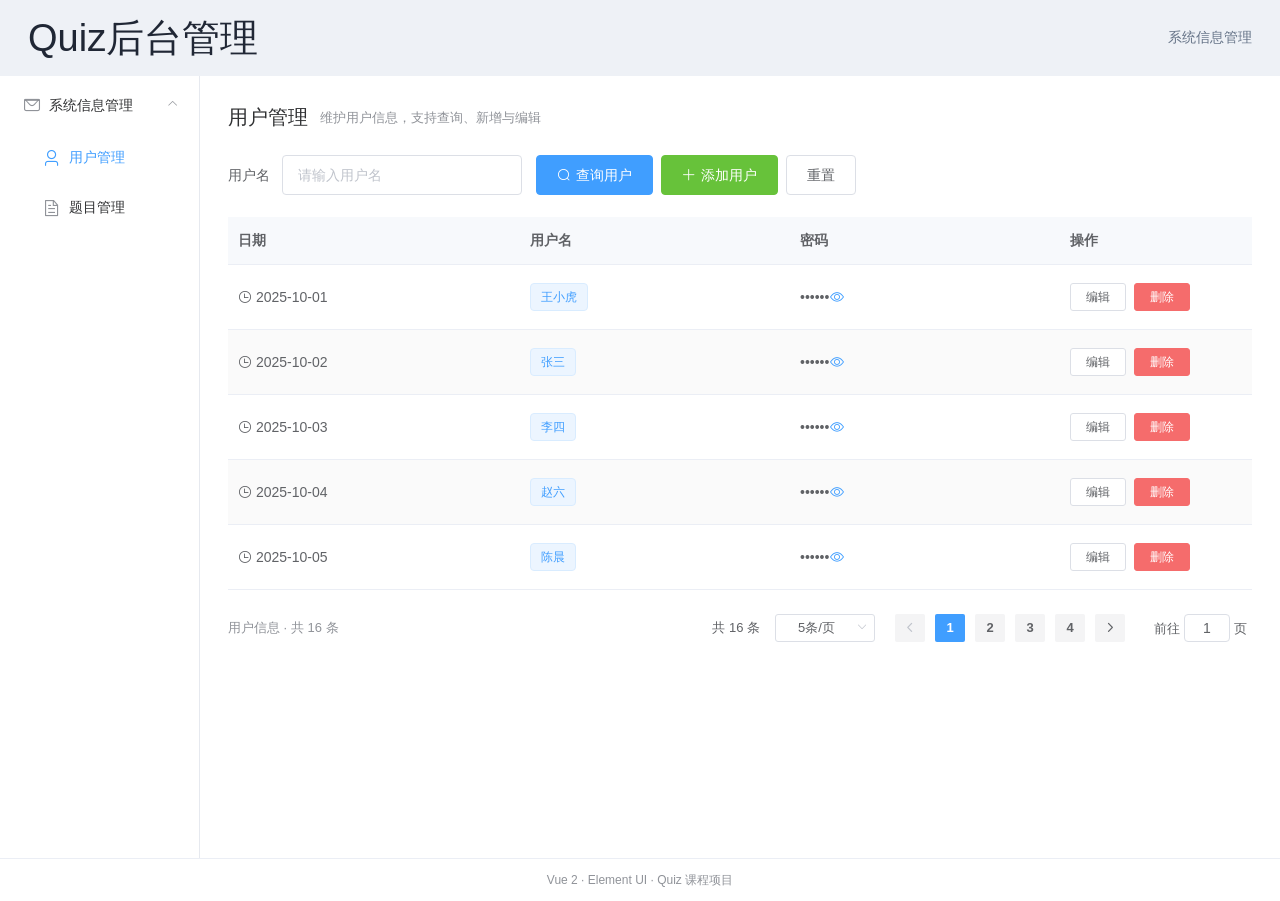
==== index.html @ 5f08a923 "Publish Quiz admin production build" ====
<!doctype html><html lang="zh-CN"><head><meta charset="utf-8"><meta name="viewport" content="width=device-width,initial-scale=1"><meta name="description" content="基于 Vue 2 与 Element UI 的 Quiz 后台管理课程项目"><title>Quiz后台管理</title><script defer="defer" src="js/chunk-vendors.cfb344a6.js"></script><script defer="defer" src="js/app.e6ddc2fd.js"></script><link href="css/chunk-vendors.77489a8d.css" rel="stylesheet"><link href="css/app.d2b51907.css" rel="stylesheet"></head><body><noscript>请开启 JavaScript 后使用 Quiz 后台管理。</noscript><div id="app"></div></body></html>
---- css/chunk-vendors.77489a8d.css ----
@font-face{font-family:element-icons;src:url(../fonts/element-icons.ff18efd1.woff) format("woff"),url(../fonts/element-icons.f1a45d74.ttf) format("truetype");font-weight:400;font-display:"auto";font-style:normal}[class*=" el-icon-"],[class^=el-icon-]{font-family:element-icons!important;speak:none;font-style:normal;font-weight:400;font-variant:normal;text-transform:none;line-height:1;vertical-align:baseline;display:inline-block;-webkit-font-smoothing:antialiased;-moz-osx-font-smoothing:grayscale}.el-icon-ice-cream-round:before{content:"\e6a0"}.el-icon-ice-cream-square:before{content:"\e6a3"}.el-icon-lollipop:before{content:"\e6a4"}.el-icon-potato-strips:before{content:"\e6a5"}.el-icon-milk-tea:before{content:"\e6a6"}.el-icon-ice-drink:before{content:"\e6a7"}.el-icon-ice-tea:before{content:"\e6a9"}.el-icon-coffee:before{content:"\e6aa"}.el-icon-orange:before{content:"\e6ab"}.el-icon-pear:before{content:"\e6ac"}.el-icon-apple:before{content:"\e6ad"}.el-icon-cherry:before{content:"\e6ae"}.el-icon-watermelon:before{content:"\e6af"}.el-icon-grape:before{content:"\e6b0"}.el-icon-refrigerator:before{content:"\e6b1"}.el-icon-goblet-square-full:before{content:"\e6b2"}.el-icon-goblet-square:before{content:"\e6b3"}.el-icon-goblet-full:before{content:"\e6b4"}.el-icon-goblet:before{content:"\e6b5"}.el-icon-cold-drink:before{content:"\e6b6"}.el-icon-coffee-cup:before{content:"\e6b8"}.el-icon-water-cup:before{content:"\e6b9"}.el-icon-hot-water:before{content:"\e6ba"}.el-icon-ice-cream:before{content:"\e6bb"}.el-icon-dessert:before{content:"\e6bc"}.el-icon-sugar:before{content:"\e6bd"}.el-icon-tableware:before{content:"\e6be"}.el-icon-burger:before{content:"\e6bf"}.el-icon-knife-fork:before{content:"\e6c1"}.el-icon-fork-spoon:before{content:"\e6c2"}.el-icon-chicken:before{content:"\e6c3"}.el-icon-food:before{content:"\e6c4"}.el-icon-dish-1:before{content:"\e6c5"}.el-icon-dish:before{content:"\e6c6"}.el-icon-moon-night:before{content:"\e6ee"}.el-icon-moon:before{content:"\e6f0"}.el-icon-cloudy-and-sunny:before{content:"\e6f1"}.el-icon-partly-cloudy:before{content:"\e6f2"}.el-icon-cloudy:before{content:"\e6f3"}.el-icon-sunny:before{content:"\e6f6"}.el-icon-sunset:before{content:"\e6f7"}.el-icon-sunrise-1:before{content:"\e6f8"}.el-icon-sunrise:before{content:"\e6f9"}.el-icon-heavy-rain:before{content:"\e6fa"}.el-icon-lightning:before{content:"\e6fb"}.el-icon-light-rain:before{content:"\e6fc"}.el-icon-wind-power:before{content:"\e6fd"}.el-icon-baseball:before{content:"\e712"}.el-icon-soccer:before{content:"\e713"}.el-icon-football:before{content:"\e715"}.el-icon-basketball:before{content:"\e716"}.el-icon-ship:before{content:"\e73f"}.el-icon-truck:before{content:"\e740"}.el-icon-bicycle:before{content:"\e741"}.el-icon-mobile-phone:before{content:"\e6d3"}.el-icon-service:before{content:"\e6d4"}.el-icon-key:before{content:"\e6e2"}.el-icon-unlock:before{content:"\e6e4"}.el-icon-lock:before{content:"\e6e5"}.el-icon-watch:before{content:"\e6fe"}.el-icon-watch-1:before{content:"\e6ff"}.el-icon-timer:before{content:"\e702"}.el-icon-alarm-clock:before{content:"\e703"}.el-icon-map-location:before{content:"\e704"}.el-icon-delete-location:before{content:"\e705"}.el-icon-add-location:before{content:"\e706"}.el-icon-location-information:before{content:"\e707"}.el-icon-location-outline:before{content:"\e708"}.el-icon-location:before{content:"\e79e"}.el-icon-place:before{content:"\e709"}.el-icon-discover:before{content:"\e70a"}.el-icon-first-aid-kit:before{content:"\e70b"}.el-icon-trophy-1:before{content:"\e70c"}.el-icon-trophy:before{content:"\e70d"}.el-icon-medal:before{content:"\e70e"}.el-icon-medal-1:before{content:"\e70f"}.el-icon-stopwatch:before{content:"\e710"}.el-icon-mic:before{content:"\e711"}.el-icon-copy-document:before{content:"\e718"}.el-icon-full-screen:before{content:"\e719"}.el-icon-switch-button:before{content:"\e71b"}.el-icon-aim:before{content:"\e71c"}.el-icon-crop:before{content:"\e71d"}.el-icon-odometer:before{content:"\e71e"}.el-icon-time:before{content:"\e71f"}.el-icon-bangzhu:before{content:"\e724"}.el-icon-close-notification:before{content:"\e726"}.el-icon-microphone:before{content:"\e727"}.el-icon-turn-off-microphone:before{content:"\e728"}.el-icon-position:before{content:"\e729"}.el-icon-postcard:before{content:"\e72a"}.el-icon-message:before{content:"\e72b"}.el-icon-chat-line-square:before{content:"\e72d"}.el-icon-chat-dot-square:before{content:"\e72e"}.el-icon-chat-dot-round:before{content:"\e72f"}.el-icon-chat-square:before{content:"\e730"}.el-icon-chat-line-round:before{content:"\e731"}.el-icon-chat-round:before{content:"\e732"}.el-icon-set-up:before{content:"\e733"}.el-icon-turn-off:before{content:"\e734"}.el-icon-open:before{content:"\e735"}.el-icon-connection:before{content:"\e736"}.el-icon-link:before{content:"\e737"}.el-icon-cpu:before{content:"\e738"}.el-icon-thumb:before{content:"\e739"}.el-icon-female:before{content:"\e73a"}.el-icon-male:before{content:"\e73b"}.el-icon-guide:before{content:"\e73c"}.el-icon-news:before{content:"\e73e"}.el-icon-price-tag:before{content:"\e744"}.el-icon-discount:before{content:"\e745"}.el-icon-wallet:before{content:"\e747"}.el-icon-coin:before{content:"\e748"}.el-icon-money:before{content:"\e749"}.el-icon-bank-card:before{content:"\e74a"}.el-icon-box:before{content:"\e74b"}.el-icon-present:before{content:"\e74c"}.el-icon-sell:before{content:"\e6d5"}.el-icon-sold-out:before{content:"\e6d6"}.el-icon-shopping-bag-2:before{content:"\e74d"}.el-icon-shopping-bag-1:before{content:"\e74e"}.el-icon-shopping-cart-2:before{content:"\e74f"}.el-icon-shopping-cart-1:before{content:"\e750"}.el-icon-shopping-cart-full:before{content:"\e751"}.el-icon-smoking:before{content:"\e752"}.el-icon-no-smoking:before{content:"\e753"}.el-icon-house:before{content:"\e754"}.el-icon-table-lamp:before{content:"\e755"}.el-icon-school:before{content:"\e756"}.el-icon-office-building:before{content:"\e757"}.el-icon-toilet-paper:before{content:"\e758"}.el-icon-notebook-2:before{content:"\e759"}.el-icon-notebook-1:before{content:"\e75a"}.el-icon-files:before{content:"\e75b"}.el-icon-collection:before{content:"\e75c"}.el-icon-receiving:before{content:"\e75d"}.el-icon-suitcase-1:before{content:"\e760"}.el-icon-suitcase:before{content:"\e761"}.el-icon-film:before{content:"\e763"}.el-icon-collection-tag:before{content:"\e765"}.el-icon-data-analysis:before{content:"\e766"}.el-icon-pie-chart:before{content:"\e767"}.el-icon-data-board:before{content:"\e768"}.el-icon-data-line:before{content:"\e76d"}.el-icon-reading:before{content:"\e769"}.el-icon-magic-stick:before{content:"\e76a"}.el-icon-coordinate:before{content:"\e76b"}.el-icon-mouse:before{content:"\e76c"}.el-icon-brush:before{content:"\e76e"}.el-icon-headset:before{content:"\e76f"}.el-icon-umbrella:before{content:"\e770"}.el-icon-scissors:before{content:"\e771"}.el-icon-mobile:before{content:"\e773"}.el-icon-attract:before{content:"\e774"}.el-icon-monitor:before{content:"\e775"}.el-icon-search:before{content:"\e778"}.el-icon-takeaway-box:before{content:"\e77a"}.el-icon-paperclip:before{content:"\e77d"}.el-icon-printer:before{content:"\e77e"}.el-icon-document-add:before{content:"\e782"}.el-icon-document:before{content:"\e785"}.el-icon-document-checked:before{content:"\e786"}.el-icon-document-copy:before{content:"\e787"}.el-icon-document-delete:before{content:"\e788"}.el-icon-document-remove:before{content:"\e789"}.el-icon-tickets:before{content:"\e78b"}.el-icon-folder-checked:before{content:"\e77f"}.el-icon-folder-delete:before{content:"\e780"}.el-icon-folder-remove:before{content:"\e781"}.el-icon-folder-add:before{content:"\e783"}.el-icon-folder-opened:before{content:"\e784"}.el-icon-folder:before{content:"\e78a"}.el-icon-edit-outline:before{content:"\e764"}.el-icon-edit:before{content:"\e78c"}.el-icon-date:before{content:"\e78e"}.el-icon-c-scale-to-original:before{content:"\e7c6"}.el-icon-view:before{content:"\e6ce"}.el-icon-loading:before{content:"\e6cf"}.el-icon-rank:before{content:"\e6d1"}.el-icon-sort-down:before{content:"\e7c4"}.el-icon-sort-up:before{content:"\e7c5"}.el-icon-sort:before{content:"\e6d2"}.el-icon-finished:before{content:"\e6cd"}.el-icon-refresh-left:before{content:"\e6c7"}.el-icon-refresh-right:before{content:"\e6c8"}.el-icon-refresh:before{content:"\e6d0"}.el-icon-video-play:before{content:"\e7c0"}.el-icon-video-pause:before{content:"\e7c1"}.el-icon-d-arrow-right:before{content:"\e6dc"}.el-icon-d-arrow-left:before{content:"\e6dd"}.el-icon-arrow-up:before{content:"\e6e1"}.el-icon-arrow-down:before{content:"\e6df"}.el-icon-arrow-right:before{content:"\e6e0"}.el-icon-arrow-left:before{content:"\e6de"}.el-icon-top-right:before{content:"\e6e7"}.el-icon-top-left:before{content:"\e6e8"}.el-icon-top:before{content:"\e6e6"}.el-icon-bottom:before{content:"\e6eb"}.el-icon-right:before{content:"\e6e9"}.el-icon-back:before{content:"\e6ea"}.el-icon-bottom-right:before{content:"\e6ec"}.el-icon-bottom-left:before{content:"\e6ed"}.el-icon-caret-top:before{content:"\e78f"}.el-icon-caret-bottom:before{content:"\e790"}.el-icon-caret-right:before{content:"\e791"}.el-icon-caret-left:before{content:"\e792"}.el-icon-d-caret:before{content:"\e79a"}.el-icon-share:before{content:"\e793"}.el-icon-menu:before{content:"\e798"}.el-icon-s-grid:before{content:"\e7a6"}.el-icon-s-check:before{content:"\e7a7"}.el-icon-s-data:before{content:"\e7a8"}.el-icon-s-opportunity:before{content:"\e7aa"}.el-icon-s-custom:before{content:"\e7ab"}.el-icon-s-claim:before{content:"\e7ad"}.el-icon-s-finance:before{content:"\e7ae"}.el-icon-s-comment:before{content:"\e7af"}.el-icon-s-flag:before{content:"\e7b0"}.el-icon-s-marketing:before{content:"\e7b1"}.el-icon-s-shop:before{content:"\e7b4"}.el-icon-s-open:before{content:"\e7b5"}.el-icon-s-management:before{content:"\e7b6"}.el-icon-s-ticket:before{content:"\e7b7"}.el-icon-s-release:before{content:"\e7b8"}.el-icon-s-home:before{content:"\e7b9"}.el-icon-s-promotion:before{content:"\e7ba"}.el-icon-s-operation:before{content:"\e7bb"}.el-icon-s-unfold:before{content:"\e7bc"}.el-icon-s-fold:before{content:"\e7a9"}.el-icon-s-platform:before{content:"\e7bd"}.el-icon-s-order:before{content:"\e7be"}.el-icon-s-cooperation:before{content:"\e7bf"}.el-icon-bell:before{content:"\e725"}.el-icon-message-solid:before{content:"\e799"}.el-icon-video-camera:before{content:"\e772"}.el-icon-video-camera-solid:before{content:"\e796"}.el-icon-camera:before{content:"\e779"}.el-icon-camera-solid:before{content:"\e79b"}.el-icon-download:before{content:"\e77c"}.el-icon-upload2:before{content:"\e77b"}.el-icon-upload:before{content:"\e7c3"}.el-icon-picture-outline-round:before{content:"\e75f"}.el-icon-picture-outline:before{content:"\e75e"}.el-icon-picture:before{content:"\e79f"}.el-icon-close:before{content:"\e6db"}.el-icon-check:before{content:"\e6da"}.el-icon-plus:before{content:"\e6d9"}.el-icon-minus:before{content:"\e6d8"}.el-icon-help:before{content:"\e73d"}.el-icon-s-help:before{content:"\e7b3"}.el-icon-circle-close:before{content:"\e78d"}.el-icon-circle-check:before{content:"\e720"}.el-icon-circle-plus-outline:before{content:"\e723"}.el-icon-remove-outline:before{content:"\e722"}.el-icon-zoom-out:before{content:"\e776"}.el-icon-zoom-in:before{content:"\e777"}.el-icon-error:before{content:"\e79d"}.el-icon-success:before{content:"\e79c"}.el-icon-circle-plus:before{content:"\e7a0"}.el-icon-remove:before{content:"\e7a2"}.el-icon-info:before{content:"\e7a1"}.el-icon-question:before{content:"\e7a4"}.el-icon-warning-outline:before{content:"\e6c9"}.el-icon-warning:before{content:"\e7a3"}.el-icon-goods:before{content:"\e7c2"}.el-icon-s-goods:before{content:"\e7b2"}.el-icon-star-off:before{content:"\e717"}.el-icon-star-on:before{content:"\e797"}.el-icon-more-outline:before{content:"\e6cc"}.el-icon-more:before{content:"\e794"}.el-icon-phone-outline:before{content:"\e6cb"}.el-icon-phone:before{content:"\e795"}.el-icon-user:before{content:"\e6e3"}.el-icon-user-solid:before{content:"\e7a5"}.el-icon-setting:before{content:"\e6ca"}.el-icon-s-tools:before{content:"\e7ac"}.el-icon-delete:before{content:"\e6d7"}.el-icon-delete-solid:before{content:"\e7c9"}.el-icon-eleme:before{content:"\e7c7"}.el-icon-platform-eleme:before{content:"\e7ca"}.el-icon-loading{animation:rotating 2s linear infinite}.el-icon--right{margin-left:5px}.el-icon--left{margin-right:5px}@keyframes rotating{0%{transform:rotate(0)}to{transform:rotate(1turn)}}.el-pagination{white-space:nowrap;padding:2px 5px;color:#303133;font-weight:700}.el-pagination:after,.el-pagination:before{display:table;content:""}.el-pagination:after{clear:both}.el-pagination button,.el-pagination span:not([class*=suffix]){display:inline-block;font-size:13px;min-width:35.5px;height:28px;line-height:28px;vertical-align:top;box-sizing:border-box}.el-pagination .el-input__inner{text-align:center;-moz-appearance:textfield;line-height:normal}.el-pagination .el-input__suffix{right:0;transform:scale(.8)}.el-pagination .el-select .el-input{width:100px;margin:0 5px}.el-pagination .el-select .el-input .el-input__inner{padding-right:25px;border-radius:3px}.el-pagination button{border:none;padding:0 6px;background:0 0}.el-pagination button:focus{outline:0}.el-pagination button:hover{color:#409eff}.el-pagination button:disabled{color:#c0c4cc;background-color:#fff;cursor:not-allowed}.el-pagination .btn-next,.el-pagination .btn-prev{background:50% no-repeat #fff;background-size:16px;cursor:pointer;margin:0;color:#303133}.el-pagination .btn-next .el-icon,.el-pagination .btn-prev .el-icon{display:block;font-size:12px;font-weight:700}.el-pagination .btn-prev{padding-right:12px}.el-pagination .btn-next{padding-left:12px}.el-pagination .el-pager li.disabled{color:#c0c4cc;cursor:not-allowed}.el-pager li,.el-pager li.btn-quicknext:hover,.el-pager li.btn-quickprev:hover{cursor:pointer}.el-pagination--small .btn-next,.el-pagination--small .btn-prev,.el-pagination--small .el-pager li,.el-pagination--small .el-pager li.btn-quicknext,.el-pagination--small .el-pager li.btn-quickprev,.el-pagination--small .el-pager li:last-child{border-color:transparent;font-size:12px;line-height:22px;height:22px;min-width:22px}.el-pagination--small .arrow.disabled{visibility:hidden}.el-pagination--small .more:before,.el-pagination--small li.more:before{line-height:24px}.el-pagination--small button,.el-pagination--small span:not([class*=suffix]){height:22px;line-height:22px}.el-pagination--small .el-pagination__editor,.el-pagination--small .el-pagination__editor.el-input .el-input__inner{height:22px}.el-pagination__sizes{margin:0 10px 0 0;font-weight:400;color:#606266}.el-pagination__sizes .el-input .el-input__inner{font-size:13px;padding-left:8px}.el-pagination__sizes .el-input .el-input__inner:hover{border-color:#409eff}.el-pagination__total{margin-right:10px;font-weight:400;color:#606266}.el-pagination__jump{margin-left:24px;font-weight:400;color:#606266}.el-pagination__jump .el-input__inner{padding:0 3px}.el-pagination__rightwrapper{float:right}.el-pagination__editor{line-height:18px;padding:0 2px;height:28px;text-align:center;margin:0 2px;box-sizing:border-box;border-radius:3px}.el-pager,.el-pagination.is-background .btn-next,.el-pagination.is-background .btn-prev{padding:0}.el-dialog,.el-pager li{-webkit-box-sizing:border-box}.el-pagination__editor.el-input{width:50px}.el-pagination__editor.el-input .el-input__inner{height:28px}.el-pagination__editor .el-input__inner::-webkit-inner-spin-button,.el-pagination__editor .el-input__inner::-webkit-outer-spin-button{-webkit-appearance:none;margin:0}.el-pagination.is-background .btn-next,.el-pagination.is-background .btn-prev,.el-pagination.is-background .el-pager li{margin:0 5px;background-color:#f4f4f5;color:#606266;min-width:30px;border-radius:2px}.el-pagination.is-background .btn-next.disabled,.el-pagination.is-background .btn-next:disabled,.el-pagination.is-background .btn-prev.disabled,.el-pagination.is-background .btn-prev:disabled,.el-pagination.is-background .el-pager li.disabled{color:#c0c4cc}.el-pagination.is-background .el-pager li:not(.disabled):hover{color:#409eff}.el-pagination.is-background .el-pager li:not(.disabled).active{background-color:#409eff;color:#fff}.el-pagination.is-background.el-pagination--small .btn-next,.el-pagination.is-background.el-pagination--small .btn-prev,.el-pagination.is-background.el-pagination--small .el-pager li{margin:0 3px;min-width:22px}.el-pager,.el-pager li{vertical-align:top;margin:0;display:inline-block}.el-pager{-webkit-user-select:none;-moz-user-select:none;user-select:none;list-style:none;font-size:0}.el-pager .more:before{line-height:30px}.el-pager li{padding:0 4px;background:#fff;font-size:13px;min-width:35.5px;height:28px;line-height:28px;box-sizing:border-box;text-align:center}.el-pager li.btn-quicknext,.el-pager li.btn-quickprev{line-height:28px;color:#303133}.el-pager li.btn-quicknext.disabled,.el-pager li.btn-quickprev.disabled{color:#c0c4cc}.el-pager li.active+li{border-left:0}.el-pager li:hover{color:#409eff}.el-pager li.active{color:#409eff;cursor:default}.el-dialog{position:relative;margin:0 auto 50px;background:#fff;border-radius:2px;box-shadow:0 1px 3px rgba(0,0,0,.3);box-sizing:border-box;width:50%}.el-dialog.is-fullscreen{width:100%;margin-top:0;margin-bottom:0;height:100%;overflow:auto}.el-dialog__wrapper{position:fixed;top:0;right:0;bottom:0;left:0;overflow:auto;margin:0}.el-dialog__header{padding:20px 20px 10px}.el-dialog__headerbtn{position:absolute;top:20px;right:20px;padding:0;background:0 0;border:none;outline:0;cursor:pointer;font-size:16px}.el-dialog__headerbtn .el-dialog__close{color:#909399}.el-dialog__headerbtn:focus .el-dialog__close,.el-dialog__headerbtn:hover .el-dialog__close{color:#409eff}.el-dialog__title{line-height:24px;font-size:18px;color:#303133}.el-dialog__body{padding:30px 20px;color:#606266;font-size:14px;word-break:break-all}.el-dialog__footer{padding:10px 20px 20px;text-align:right;box-sizing:border-box}.el-dialog--center{text-align:center}.el-dialog--center .el-dialog__body{text-align:initial;padding:25px 25px 30px}.el-dialog--center .el-dialog__footer{text-align:inherit}.dialog-fade-enter-active{animation:dialog-fade-in .3s}.dialog-fade-leave-active{animation:dialog-fade-out .3s}@keyframes dialog-fade-in{0%{transform:translate3d(0,-20px,0);opacity:0}to{transform:translateZ(0);opacity:1}}@keyframes dialog-fade-out{0%{transform:translateZ(0);opacity:1}to{transform:translate3d(0,-20px,0);opacity:0}}.el-autocomplete{position:relative;display:inline-block}.el-autocomplete-suggestion{margin:5px 0;box-shadow:0 2px 12px 0 rgba(0,0,0,.1);border-radius:4px;border:1px solid #e4e7ed;box-sizing:border-box;background-color:#fff}.el-autocomplete-suggestion__wrap{max-height:280px;padding:10px 0;box-sizing:border-box}.el-autocomplete-suggestion__list{margin:0;padding:0}.el-autocomplete-suggestion li{padding:0 20px;margin:0;line-height:34px;cursor:pointer;color:#606266;font-size:14px;list-style:none;white-space:nowrap;overflow:hidden;text-overflow:ellipsis}.el-autocomplete-suggestion li.highlighted,.el-autocomplete-suggestion li:hover{background-color:#f5f7fa}.el-autocomplete-suggestion li.divider{margin-top:6px;border-top:1px solid #000}.el-autocomplete-suggestion li.divider:last-child{margin-bottom:-6px}.el-autocomplete-suggestion.is-loading li{text-align:center;height:100px;line-height:100px;font-size:20px;color:#999}.el-autocomplete-suggestion.is-loading li:after{display:inline-block;content:"";height:100%;vertical-align:middle}.el-autocomplete-suggestion.is-loading li:hover{background-color:#fff}.el-autocomplete-suggestion.is-loading .el-icon-loading{vertical-align:middle}.el-dropdown{display:inline-block;position:relative;color:#606266;font-size:14px}.el-dropdown .el-button-group{display:block}.el-dropdown .el-button-group .el-button{float:none}.el-dropdown .el-dropdown__caret-button{padding-left:5px;padding-right:5px;position:relative;border-left:none}.el-dropdown .el-dropdown__caret-button:before{content:"";position:absolute;display:block;width:1px;top:5px;bottom:5px;left:0;background:hsla(0,0%,100%,.5)}.el-dropdown .el-dropdown__caret-button.el-button--default:before{background:rgba(220,223,230,.5)}.el-dropdown .el-dropdown__caret-button:hover:not(.is-disabled):before{top:0;bottom:0}.el-dropdown .el-dropdown__caret-button .el-dropdown__icon{padding-left:0}.el-dropdown__icon{font-size:12px;margin:0 3px}.el-dropdown .el-dropdown-selfdefine:focus:active,.el-dropdown .el-dropdown-selfdefine:focus:not(.focusing){outline-width:0}.el-dropdown [disabled]{cursor:not-allowed;color:#bbb}.el-dropdown-menu{position:absolute;top:0;left:0;z-index:10;padding:10px 0;margin:5px 0;background-color:#fff;border:1px solid #ebeef5;border-radius:4px;box-shadow:0 2px 12px 0 rgba(0,0,0,.1)}.el-dropdown-menu__item,.el-menu-item{font-size:14px;padding:0 20px;cursor:pointer}.el-dropdown-menu__item{list-style:none;line-height:36px;margin:0;color:#606266;outline:0}.el-dropdown-menu__item:focus,.el-dropdown-menu__item:not(.is-disabled):hover{background-color:#ecf5ff;color:#66b1ff}.el-dropdown-menu__item i{margin-right:5px}.el-dropdown-menu__item--divided{position:relative;margin-top:6px;border-top:1px solid #ebeef5}.el-dropdown-menu__item--divided:before{content:"";height:6px;display:block;margin:0 -20px;background-color:#fff}.el-dropdown-menu__item.is-disabled{cursor:default;color:#bbb;pointer-events:none}.el-dropdown-menu--medium{padding:6px 0}.el-dropdown-menu--medium .el-dropdown-menu__item{line-height:30px;padding:0 17px;font-size:14px}.el-dropdown-menu--medium .el-dropdown-menu__item.el-dropdown-menu__item--divided{margin-top:6px}.el-dropdown-menu--medium .el-dropdown-menu__item.el-dropdown-menu__item--divided:before{height:6px;margin:0 -17px}.el-dropdown-menu--small{padding:6px 0}.el-dropdown-menu--small .el-dropdown-menu__item{line-height:27px;padding:0 15px;font-size:13px}.el-dropdown-menu--small .el-dropdown-menu__item.el-dropdown-menu__item--divided{margin-top:4px}.el-dropdown-menu--small .el-dropdown-menu__item.el-dropdown-menu__item--divided:before{height:4px;margin:0 -15px}.el-dropdown-menu--mini{padding:3px 0}.el-dropdown-menu--mini .el-dropdown-menu__item{line-height:24px;padding:0 10px;font-size:12px}.el-dropdown-menu--mini .el-dropdown-menu__item.el-dropdown-menu__item--divided{margin-top:3px}.el-dropdown-menu--mini .el-dropdown-menu__item.el-dropdown-menu__item--divided:before{height:3px;margin:0 -10px}.el-menu{border-right:1px solid #e6e6e6;list-style:none;position:relative;margin:0;padding-left:0}.el-menu,.el-menu--horizontal>.el-menu-item:not(.is-disabled):focus,.el-menu--horizontal>.el-menu-item:not(.is-disabled):hover,.el-menu--horizontal>.el-submenu .el-submenu__title:hover{background-color:#fff}.el-menu:after,.el-menu:before{display:table;content:""}.el-breadcrumb__item:last-child .el-breadcrumb__separator,.el-menu--collapse>.el-menu-item .el-submenu__icon-arrow,.el-menu--collapse>.el-submenu>.el-submenu__title .el-submenu__icon-arrow{display:none}.el-menu:after{clear:both}.el-menu.el-menu--horizontal{border-bottom:1px solid #e6e6e6}.el-menu--horizontal{border-right:none}.el-menu--horizontal>.el-menu-item{float:left;height:60px;line-height:60px;margin:0;border-bottom:2px solid transparent;color:#909399}.el-menu--horizontal>.el-menu-item a,.el-menu--horizontal>.el-menu-item a:hover{color:inherit}.el-menu--horizontal>.el-submenu{float:left}.el-menu--horizontal>.el-submenu:focus,.el-menu--horizontal>.el-submenu:hover{outline:0}.el-menu--horizontal>.el-submenu:focus .el-submenu__title,.el-menu--horizontal>.el-submenu:hover .el-submenu__title{color:#303133}.el-menu--horizontal>.el-submenu.is-active .el-submenu__title{border-bottom:2px solid #409eff;color:#303133}.el-menu--horizontal>.el-submenu .el-submenu__title{height:60px;line-height:60px;border-bottom:2px solid transparent;color:#909399}.el-menu--horizontal>.el-submenu .el-submenu__icon-arrow{position:static;vertical-align:middle;margin-left:8px;margin-top:-3px}.el-menu--collapse .el-submenu,.el-menu-item{position:relative}.el-menu--horizontal .el-menu .el-menu-item,.el-menu--horizontal .el-menu .el-submenu__title{background-color:#fff;float:none;height:36px;line-height:36px;padding:0 10px;color:#909399}.el-menu--horizontal .el-menu .el-menu-item.is-active,.el-menu--horizontal .el-menu .el-submenu.is-active>.el-submenu__title{color:#303133}.el-menu--horizontal .el-menu-item:not(.is-disabled):focus,.el-menu--horizontal .el-menu-item:not(.is-disabled):hover{outline:0;color:#303133}.el-menu--horizontal>.el-menu-item.is-active{border-bottom:2px solid #409eff;color:#303133}.el-menu--collapse{width:64px}.el-menu--collapse>.el-menu-item [class^=el-icon-],.el-menu--collapse>.el-submenu>.el-submenu__title [class^=el-icon-]{margin:0;vertical-align:middle;width:24px;text-align:center}.el-menu--collapse>.el-menu-item span,.el-menu--collapse>.el-submenu>.el-submenu__title span{height:0;width:0;overflow:hidden;visibility:hidden;display:inline-block}.el-menu-item,.el-submenu__title{height:56px;line-height:56px;list-style:none}.el-menu--collapse>.el-menu-item.is-active i{color:inherit}.el-menu--collapse .el-menu .el-submenu{min-width:200px}.el-menu--collapse .el-submenu .el-menu{position:absolute;margin-left:5px;top:0;left:100%;z-index:10;border:1px solid #e4e7ed;border-radius:2px;box-shadow:0 2px 12px 0 rgba(0,0,0,.1)}.el-menu--collapse .el-submenu.is-opened>.el-submenu__title .el-submenu__icon-arrow{transform:none}.el-menu--popup{z-index:100;min-width:200px;border:none;padding:5px 0;border-radius:2px;box-shadow:0 2px 12px 0 rgba(0,0,0,.1)}.el-menu--popup-bottom-start{margin-top:5px}.el-menu--popup-right-start{margin-left:5px;margin-right:5px}.el-menu-item{color:#303133;transition:border-color .3s,background-color .3s,color .3s;box-sizing:border-box;white-space:nowrap}.el-radio-button__inner,.el-submenu__title{-webkit-box-sizing:border-box;position:relative;white-space:nowrap}.el-menu-item *{vertical-align:middle}.el-menu-item i{color:#909399}.el-menu-item:focus,.el-menu-item:hover{outline:0;background-color:#ecf5ff}.el-menu-item.is-disabled{opacity:.25;cursor:not-allowed;background:0 0!important}.el-menu-item [class^=el-icon-]{margin-right:5px;width:24px;text-align:center;font-size:18px;vertical-align:middle}.el-menu-item.is-active{color:#409eff}.el-menu-item.is-active i{color:inherit}.el-submenu{list-style:none;margin:0;padding-left:0}.el-submenu__title{font-size:14px;color:#303133;padding:0 20px;cursor:pointer;transition:border-color .3s,background-color .3s,color .3s;box-sizing:border-box}.el-submenu__title *{vertical-align:middle}.el-submenu__title i{color:#909399}.el-submenu__title:focus,.el-submenu__title:hover{outline:0;background-color:#ecf5ff}.el-submenu__title.is-disabled{opacity:.25;cursor:not-allowed;background:0 0!important}.el-submenu__title:hover{background-color:#ecf5ff}.el-submenu .el-menu{border:none}.el-submenu .el-menu-item{height:50px;line-height:50px;padding:0 45px;min-width:200px}.el-submenu__icon-arrow{position:absolute;top:50%;right:20px;margin-top:-7px;transition:transform .3s;font-size:12px}.el-submenu.is-active .el-submenu__title{border-bottom-color:#409eff}.el-submenu.is-opened>.el-submenu__title .el-submenu__icon-arrow{transform:rotate(180deg)}.el-submenu.is-disabled .el-menu-item,.el-submenu.is-disabled .el-submenu__title{opacity:.25;cursor:not-allowed;background:0 0!important}.el-submenu [class^=el-icon-]{vertical-align:middle;margin-right:5px;width:24px;text-align:center;font-size:18px}.el-menu-item-group>ul{padding:0}.el-menu-item-group__title{padding:7px 0 7px 20px;line-height:normal;font-size:12px;color:#909399}.el-radio-button__inner,.el-radio-group{display:inline-block;line-height:1;vertical-align:middle}.horizontal-collapse-transition .el-submenu__title .el-submenu__icon-arrow{transition:.2s;opacity:0}.el-radio-group{font-size:0}.el-radio-button{position:relative;display:inline-block;outline:0}.el-radio-button__inner{background:#fff;border:1px solid #dcdfe6;font-weight:500;border-left:0;color:#606266;-webkit-appearance:none;text-align:center;box-sizing:border-box;outline:0;margin:0;cursor:pointer;transition:all .3s cubic-bezier(.645,.045,.355,1);padding:12px 20px;font-size:14px;border-radius:0}.el-radio-button__inner.is-round{padding:12px 20px}.el-radio-button__inner:hover{color:#409eff}.el-radio-button__inner [class*=el-icon-]{line-height:.9}.el-radio-button__inner [class*=el-icon-]+span{margin-left:5px}.el-radio-button:first-child .el-radio-button__inner{border-left:1px solid #dcdfe6;border-radius:4px 0 0 4px;box-shadow:none!important}.el-radio-button__orig-radio{opacity:0;outline:0;position:absolute;z-index:-1}.el-radio-button__orig-radio:checked+.el-radio-button__inner{color:#fff;background-color:#409eff;border-color:#409eff;box-shadow:-1px 0 0 0 #409eff}.el-radio-button__orig-radio:disabled+.el-radio-button__inner{color:#c0c4cc;cursor:not-allowed;background-image:none;background-color:#fff;border-color:#ebeef5;box-shadow:none}.el-radio-button__orig-radio:disabled:checked+.el-radio-button__inner{background-color:#f2f6fc}.el-radio-button:last-child .el-radio-button__inner{border-radius:0 4px 4px 0}.el-radio-button:first-child:last-child .el-radio-button__inner{border-radius:4px}.el-radio-button--medium .el-radio-button__inner{padding:10px 20px;font-size:14px;border-radius:0}.el-radio-button--medium .el-radio-button__inner.is-round{padding:10px 20px}.el-radio-button--small .el-radio-button__inner{padding:9px 15px;font-size:12px;border-radius:0}.el-radio-button--small .el-radio-button__inner.is-round{padding:9px 15px}.el-radio-button--mini .el-radio-button__inner{padding:7px 15px;font-size:12px;border-radius:0}.el-radio-button--mini .el-radio-button__inner.is-round{padding:7px 15px}.el-radio-button:focus:not(.is-focus):not(:active):not(.is-disabled){box-shadow:0 0 2px 2px #409eff}.el-picker-panel,.el-popover,.el-select-dropdown,.el-table-filter,.el-time-panel{-webkit-box-shadow:0 2px 12px 0 rgba(0,0,0,.1)}.el-switch{display:inline-flex;align-items:center;position:relative;font-size:14px;line-height:20px;height:20px;vertical-align:middle}.el-switch__core,.el-switch__label{display:inline-block;cursor:pointer}.el-switch.is-disabled .el-switch__core,.el-switch.is-disabled .el-switch__label{cursor:not-allowed}.el-switch__label{transition:.2s;height:20px;font-size:14px;font-weight:500;vertical-align:middle;color:#303133}.el-switch__label.is-active{color:#409eff}.el-switch__label--left{margin-right:10px}.el-switch__label--right{margin-left:10px}.el-switch__label *{line-height:1;font-size:14px;display:inline-block}.el-switch__input{position:absolute;width:0;height:0;opacity:0;margin:0}.el-switch__core{margin:0;position:relative;width:40px;height:20px;border:1px solid #dcdfe6;outline:0;border-radius:10px;box-sizing:border-box;background:#dcdfe6;transition:border-color .3s,background-color .3s;vertical-align:middle}.el-input__prefix,.el-input__suffix{-webkit-transition:all .3s;color:#c0c4cc}.el-switch__core:after{content:"";position:absolute;top:1px;left:1px;border-radius:100%;transition:all .3s;width:16px;height:16px;background-color:#fff}.el-switch.is-checked .el-switch__core{border-color:#409eff;background-color:#409eff}.el-switch.is-checked .el-switch__core:after{left:100%;margin-left:-17px}.el-switch.is-disabled{opacity:.6}.el-switch--wide .el-switch__label.el-switch__label--left span{left:10px}.el-switch--wide .el-switch__label.el-switch__label--right span{right:10px}.el-switch .label-fade-enter,.el-switch .label-fade-leave-active{opacity:0}.el-select-dropdown{position:absolute;z-index:1001;border:1px solid #e4e7ed;border-radius:4px;background-color:#fff;box-shadow:0 2px 12px 0 rgba(0,0,0,.1);box-sizing:border-box;margin:5px 0}.el-select-dropdown.is-multiple .el-select-dropdown__item{padding-right:40px}.el-select-dropdown.is-multiple .el-select-dropdown__item.selected{color:#409eff;background-color:#fff}.el-select-dropdown.is-multiple .el-select-dropdown__item.selected.hover{background-color:#f5f7fa}.el-select-dropdown.is-multiple .el-select-dropdown__item.selected:after{position:absolute;right:20px;font-family:element-icons;content:"\e6da";font-size:12px;font-weight:700;-webkit-font-smoothing:antialiased;-moz-osx-font-smoothing:grayscale}.el-select-dropdown .el-scrollbar.is-empty .el-select-dropdown__list{padding:0}.el-select-dropdown__empty{padding:10px 0;margin:0;text-align:center;color:#999;font-size:14px}.el-select-dropdown__wrap{max-height:274px}.el-select-dropdown__list{list-style:none;padding:6px 0;margin:0;box-sizing:border-box}.el-select-dropdown__item{font-size:14px;padding:0 20px;position:relative;white-space:nowrap;overflow:hidden;text-overflow:ellipsis;color:#606266;height:34px;line-height:34px;box-sizing:border-box;cursor:pointer}.el-select-dropdown__item.is-disabled{color:#c0c4cc;cursor:not-allowed}.el-select-dropdown__item.is-disabled:hover{background-color:#fff}.el-select-dropdown__item.hover,.el-select-dropdown__item:hover{background-color:#f5f7fa}.el-select-dropdown__item.selected{color:#409eff;font-weight:700}.el-select-group{margin:0;padding:0}.el-select-group__wrap{position:relative;list-style:none;margin:0;padding:0}.el-select-group__wrap:not(:last-of-type){padding-bottom:24px}.el-select-group__wrap:not(:last-of-type):after{content:"";position:absolute;display:block;left:20px;right:20px;bottom:12px;height:1px;background:#e4e7ed}.el-select-group__title{padding-left:20px;font-size:12px;color:#909399;line-height:30px}.el-select-group .el-select-dropdown__item{padding-left:20px}.el-select{display:inline-block;position:relative}.el-select .el-select__tags>span{display:contents}.el-select:hover .el-input__inner{border-color:#c0c4cc}.el-select .el-input__inner{cursor:pointer;padding-right:35px}.el-select .el-input__inner:focus{border-color:#409eff}.el-select .el-input .el-select__caret{color:#c0c4cc;font-size:14px;transition:transform .3s;transform:rotate(180deg);cursor:pointer}.el-select .el-input .el-select__caret.is-reverse{transform:rotate(0)}.el-select .el-input .el-select__caret.is-show-close{font-size:14px;text-align:center;transform:rotate(180deg);border-radius:100%;color:#c0c4cc;transition:color .2s cubic-bezier(.645,.045,.355,1)}.el-select .el-input .el-select__caret.is-show-close:hover{color:#909399}.el-select .el-input.is-disabled .el-input__inner{cursor:not-allowed}.el-select .el-input.is-disabled .el-input__inner:hover{border-color:#e4e7ed}.el-range-editor.is-active,.el-range-editor.is-active:hover,.el-select .el-input.is-focus .el-input__inner{border-color:#409eff}.el-select>.el-input{display:block}.el-select__input{border:none;outline:0;padding:0;margin-left:15px;color:#666;font-size:14px;-webkit-appearance:none;-moz-appearance:none;appearance:none;height:28px;background-color:transparent}.el-select__input.is-mini{height:14px}.el-select__close{cursor:pointer;position:absolute;top:8px;z-index:1000;right:25px;color:#c0c4cc;line-height:18px;font-size:14px}.el-select__close:hover{color:#909399}.el-select__tags{position:absolute;line-height:normal;white-space:normal;z-index:1;top:50%;transform:translateY(-50%);display:flex;align-items:center;flex-wrap:wrap}.el-select__tags-text{overflow:hidden;text-overflow:ellipsis}.el-select .el-tag{box-sizing:border-box;border-color:transparent;margin:2px 0 2px 6px;background-color:#f0f2f5;display:flex;max-width:100%;align-items:center}.el-select .el-tag__close.el-icon-close{background-color:#c0c4cc;top:0;color:#fff;flex-shrink:0}.el-select .el-tag__close.el-icon-close:hover{background-color:#909399}.el-table,.el-table__expanded-cell{background-color:#fff}.el-select .el-tag__close.el-icon-close:before{display:block;transform:translateY(.5px)}.el-table{position:relative;overflow:hidden;box-sizing:border-box;flex:1;width:100%;max-width:100%;font-size:14px;color:#606266}.el-table__empty-block{min-height:60px;text-align:center;width:100%;display:flex;justify-content:center;align-items:center}.el-table__empty-text{line-height:60px;width:50%;color:#909399}.el-table__expand-column .cell{padding:0;text-align:center}.el-table__expand-icon{position:relative;cursor:pointer;color:#666;font-size:12px;transition:transform .2s ease-in-out;height:20px}.el-table__expand-icon--expanded{transform:rotate(90deg)}.el-table__expand-icon>.el-icon{position:absolute;left:50%;top:50%;margin-left:-5px;margin-top:-5px}.el-table__expanded-cell[class*=cell]{padding:20px 50px}.el-table__expanded-cell:hover{background-color:transparent!important}.el-table__placeholder{display:inline-block;width:20px}.el-table__append-wrapper{overflow:hidden}.el-table--fit{border-right:0;border-bottom:0}.el-table--fit .el-table__cell.gutter{border-right-width:1px}.el-table--scrollable-x .el-table__body-wrapper{overflow-x:auto}.el-table--scrollable-y .el-table__body-wrapper{overflow-y:auto}.el-table thead{color:#909399;font-weight:500}.el-table thead.is-group th.el-table__cell{background:#f5f7fa}.el-table .el-table__cell{padding:12px 0;min-width:0;box-sizing:border-box;text-overflow:ellipsis;vertical-align:middle;position:relative;text-align:left}.el-table .el-table__cell.is-center{text-align:center}.el-table .el-table__cell.is-right{text-align:right}.el-table .el-table__cell.gutter{width:15px;border-right-width:0;border-bottom-width:0;padding:0}.el-table .el-table__cell.is-hidden>*{visibility:hidden}.el-table--medium .el-table__cell{padding:10px 0}.el-table--small{font-size:12px}.el-table--small .el-table__cell{padding:8px 0}.el-table--mini{font-size:12px}.el-table--mini .el-table__cell{padding:6px 0}.el-table tr{background-color:#fff}.el-table tr input[type=checkbox]{margin:0}.el-table td.el-table__cell,.el-table th.el-table__cell.is-leaf{border-bottom:1px solid #ebeef5}.el-table th.el-table__cell.is-sortable{cursor:pointer}.el-table th.el-table__cell{overflow:hidden;-webkit-user-select:none;-moz-user-select:none;user-select:none;background-color:#fff}.el-table th.el-table__cell>.cell{display:inline-block;box-sizing:border-box;position:relative;vertical-align:middle;padding-left:10px;padding-right:10px;width:100%}.el-table th.el-table__cell>.cell.highlight{color:#409eff}.el-table th.el-table__cell.required>div:before{display:inline-block;content:"";width:8px;height:8px;border-radius:50%;background:#ff4d51;margin-right:5px;vertical-align:middle}.el-table td.el-table__cell div{box-sizing:border-box}.el-date-table td,.el-table .cell,.el-table-filter{-webkit-box-sizing:border-box}.el-table td.el-table__cell.gutter{width:0}.el-table .cell{box-sizing:border-box;overflow:hidden;text-overflow:ellipsis;white-space:normal;word-break:break-all;line-height:23px;padding-left:10px;padding-right:10px}.el-table .cell.el-tooltip{white-space:nowrap;min-width:50px}.el-table--border,.el-table--group{border:1px solid #ebeef5}.el-table--border:after,.el-table--group:after,.el-table:before{content:"";position:absolute;background-color:#ebeef5;z-index:1}.el-table--border:after,.el-table--group:after{top:0;right:0;width:1px;height:100%}.el-table:before{left:0;bottom:0;width:100%;height:1px}.el-table--border{border-right:none;border-bottom:none}.el-table--border.el-loading-parent--relative{border-color:transparent}.el-table--border .el-table__cell,.el-table__body-wrapper .el-table--border.is-scrolling-left~.el-table__fixed{border-right:1px solid #ebeef5}.el-table--border .el-table__cell:first-child .cell{padding-left:10px}.el-table--border th.el-table__cell.gutter:last-of-type{border-bottom:1px solid #ebeef5;border-bottom-width:1px}.el-table--border th.el-table__cell,.el-table__fixed-right-patch{border-bottom:1px solid #ebeef5}.el-table--hidden{visibility:hidden}.el-table__fixed,.el-table__fixed-right{position:absolute;top:0;left:0;overflow-x:hidden;overflow-y:hidden;box-shadow:0 0 10px rgba(0,0,0,.12)}.el-table__fixed-right:before,.el-table__fixed:before{content:"";position:absolute;left:0;bottom:0;width:100%;height:1px;background-color:#ebeef5;z-index:4}.el-table__fixed-right-patch{position:absolute;top:-1px;right:0;background-color:#fff}.el-table__fixed-right{top:0;left:auto;right:0}.el-table__fixed-right .el-table__fixed-body-wrapper,.el-table__fixed-right .el-table__fixed-footer-wrapper,.el-table__fixed-right .el-table__fixed-header-wrapper{left:auto;right:0}.el-table__fixed-header-wrapper{position:absolute;left:0;top:0;z-index:3}.el-table__fixed-footer-wrapper{position:absolute;left:0;bottom:0;z-index:3}.el-table__fixed-footer-wrapper tbody td.el-table__cell{border-top:1px solid #ebeef5;background-color:#f5f7fa;color:#606266}.el-table__fixed-body-wrapper{position:absolute;left:0;top:37px;overflow:hidden;z-index:3}.el-table__body-wrapper,.el-table__footer-wrapper,.el-table__header-wrapper{width:100%}.el-table__footer-wrapper{margin-top:-1px}.el-table__footer-wrapper td.el-table__cell{border-top:1px solid #ebeef5}.el-table__body,.el-table__footer,.el-table__header{table-layout:fixed;border-collapse:separate}.el-table__footer-wrapper,.el-table__header-wrapper{overflow:hidden}.el-table__footer-wrapper tbody td.el-table__cell,.el-table__header-wrapper tbody td.el-table__cell{background-color:#f5f7fa;color:#606266}.el-table__body-wrapper{overflow:hidden;position:relative}.el-table__body-wrapper.is-scrolling-left~.el-table__fixed,.el-table__body-wrapper.is-scrolling-none~.el-table__fixed,.el-table__body-wrapper.is-scrolling-none~.el-table__fixed-right,.el-table__body-wrapper.is-scrolling-right~.el-table__fixed-right{box-shadow:none}.el-table__body-wrapper .el-table--border.is-scrolling-right~.el-table__fixed-right{border-left:1px solid #ebeef5}.el-table .caret-wrapper{display:inline-flex;flex-direction:column;align-items:center;height:34px;width:24px;vertical-align:middle;cursor:pointer;overflow:initial;position:relative}.el-table .sort-caret{width:0;height:0;border:5px solid transparent;position:absolute;left:7px}.el-table .sort-caret.ascending{border-bottom-color:#c0c4cc;top:5px}.el-table .sort-caret.descending{border-top-color:#c0c4cc;bottom:7px}.el-table .ascending .sort-caret.ascending{border-bottom-color:#409eff}.el-table .descending .sort-caret.descending{border-top-color:#409eff}.el-table .hidden-columns{visibility:hidden;position:absolute;z-index:-1}.el-table--striped .el-table__body tr.el-table__row--striped td.el-table__cell{background:#fafafa}.el-table--striped .el-table__body tr.el-table__row--striped.current-row td.el-table__cell,.el-table--striped .el-table__body tr.el-table__row--striped.selection-row td.el-table__cell{background-color:#ecf5ff}.el-table__body tr.hover-row.current-row>td.el-table__cell,.el-table__body tr.hover-row.el-table__row--striped.current-row>td.el-table__cell,.el-table__body tr.hover-row.el-table__row--striped.selection-row>td.el-table__cell,.el-table__body tr.hover-row.el-table__row--striped>td.el-table__cell,.el-table__body tr.hover-row.selection-row>td.el-table__cell,.el-table__body tr.hover-row>td.el-table__cell{background-color:#f5f7fa}.el-table__body tr.current-row>td.el-table__cell,.el-table__body tr.selection-row>td.el-table__cell{background-color:#ecf5ff}.el-table__column-resize-proxy{position:absolute;left:200px;top:0;bottom:0;width:0;border-left:1px solid #ebeef5;z-index:10}.el-table__column-filter-trigger{display:inline-block;line-height:34px;cursor:pointer}.el-table__column-filter-trigger i{color:#909399;font-size:12px;transform:scale(.75)}.el-table--enable-row-transition .el-table__body td.el-table__cell{transition:background-color .25s ease}.el-table--enable-row-hover .el-table__body tr:hover>td.el-table__cell{background-color:#f5f7fa}.el-table--fluid-height .el-table__fixed,.el-table--fluid-height .el-table__fixed-right{bottom:0;overflow:hidden}.el-table [class*=el-table__row--level] .el-table__expand-icon{display:inline-block;width:20px;line-height:20px;height:20px;text-align:center;margin-right:3px}.el-table-column--selection .cell{padding-left:14px;padding-right:14px}.el-table-filter{border:1px solid #ebeef5;border-radius:2px;background-color:#fff;box-shadow:0 2px 12px 0 rgba(0,0,0,.1);box-sizing:border-box;margin:2px 0}.el-table-filter__list{padding:5px 0;margin:0;list-style:none;min-width:100px}.el-table-filter__list-item{line-height:36px;padding:0 10px;cursor:pointer;font-size:14px}.el-table-filter__list-item:hover{background-color:#ecf5ff;color:#66b1ff}.el-table-filter__list-item.is-active{background-color:#409eff;color:#fff}.el-table-filter__content{min-width:100px}.el-table-filter__bottom{border-top:1px solid #ebeef5;padding:8px}.el-table-filter__bottom button{background:0 0;border:none;color:#606266;cursor:pointer;font-size:13px;padding:0 3px}.el-date-table td.in-range div,.el-date-table td.in-range div:hover,.el-date-table.is-week-mode .el-date-table__row.current div,.el-date-table.is-week-mode .el-date-table__row:hover div{background-color:#f2f6fc}.el-table-filter__bottom button:hover{color:#409eff}.el-table-filter__bottom button:focus{outline:0}.el-table-filter__bottom button.is-disabled{color:#c0c4cc;cursor:not-allowed}.el-table-filter__wrap{max-height:280px}.el-table-filter__checkbox-group{padding:10px}.el-table-filter__checkbox-group label.el-checkbox{display:block;margin-right:5px;margin-bottom:8px;margin-left:5px}.el-table-filter__checkbox-group .el-checkbox:last-child{margin-bottom:0}.el-date-table{font-size:12px;-webkit-user-select:none;-moz-user-select:none;user-select:none}.el-date-table.is-week-mode .el-date-table__row:hover td.available:hover{color:#606266}.el-date-table.is-week-mode .el-date-table__row:hover td:first-child div{margin-left:5px;border-top-left-radius:15px;border-bottom-left-radius:15px}.el-date-table.is-week-mode .el-date-table__row:hover td:last-child div{margin-right:5px;border-top-right-radius:15px;border-bottom-right-radius:15px}.el-date-table td{width:32px;height:30px;padding:4px 0;box-sizing:border-box;text-align:center;cursor:pointer;position:relative}.el-date-table td div{height:30px;padding:3px 0;box-sizing:border-box}.el-date-table td span{width:24px;height:24px;display:block;margin:0 auto;line-height:24px;position:absolute;left:50%;transform:translateX(-50%);border-radius:50%}.el-date-table td.next-month,.el-date-table td.prev-month{color:#c0c4cc}.el-date-table td.today{position:relative}.el-date-table td.today span{color:#409eff;font-weight:700}.el-date-table td.today.end-date span,.el-date-table td.today.start-date span{color:#fff}.el-date-table td.available:hover{color:#409eff}.el-date-table td.current:not(.disabled) span{color:#fff;background-color:#409eff}.el-date-table td.end-date div,.el-date-table td.start-date div{color:#fff}.el-date-table td.end-date span,.el-date-table td.start-date span{background-color:#409eff}.el-date-table td.start-date div{margin-left:5px;border-top-left-radius:15px;border-bottom-left-radius:15px}.el-date-table td.end-date div{margin-right:5px;border-top-right-radius:15px;border-bottom-right-radius:15px}.el-date-table td.disabled div{background-color:#f5f7fa;opacity:1;cursor:not-allowed;color:#c0c4cc}.el-date-table td.selected div{margin-left:5px;margin-right:5px;background-color:#f2f6fc;border-radius:15px}.el-date-table td.selected div:hover{background-color:#f2f6fc}.el-date-table td.selected span{background-color:#409eff;color:#fff;border-radius:15px}.el-date-table td.week{font-size:80%;color:#606266}.el-month-table,.el-year-table{font-size:12px;border-collapse:collapse}.el-date-table th{padding:5px;color:#606266;font-weight:400;border-bottom:1px solid #ebeef5}.el-month-table{margin:-1px}.el-month-table td{text-align:center;padding:8px 0;cursor:pointer}.el-month-table td div{height:48px;padding:6px 0;box-sizing:border-box}.el-month-table td.today .cell{color:#409eff;font-weight:700}.el-month-table td.today.end-date .cell,.el-month-table td.today.start-date .cell{color:#fff}.el-month-table td.disabled .cell{background-color:#f5f7fa;cursor:not-allowed;color:#c0c4cc}.el-month-table td.disabled .cell:hover{color:#c0c4cc}.el-month-table td .cell{width:60px;height:36px;display:block;line-height:36px;color:#606266;margin:0 auto;border-radius:18px}.el-month-table td .cell:hover{color:#409eff}.el-month-table td.in-range div,.el-month-table td.in-range div:hover{background-color:#f2f6fc}.el-month-table td.end-date div,.el-month-table td.start-date div{color:#fff}.el-month-table td.end-date .cell,.el-month-table td.start-date .cell{color:#fff;background-color:#409eff}.el-month-table td.start-date div{border-top-left-radius:24px;border-bottom-left-radius:24px}.el-month-table td.end-date div{border-top-right-radius:24px;border-bottom-right-radius:24px}.el-month-table td.current:not(.disabled) .cell{color:#409eff}.el-year-table{margin:-1px}.el-year-table .el-icon{color:#303133}.el-year-table td{text-align:center;padding:20px 3px;cursor:pointer}.el-year-table td.today .cell{color:#409eff;font-weight:700}.el-year-table td.disabled .cell{background-color:#f5f7fa;cursor:not-allowed;color:#c0c4cc}.el-year-table td.disabled .cell:hover{color:#c0c4cc}.el-year-table td .cell{width:48px;height:32px;display:block;line-height:32px;color:#606266;margin:0 auto}.el-year-table td .cell:hover,.el-year-table td.current:not(.disabled) .cell{color:#409eff}.el-date-range-picker{width:646px}.el-date-range-picker.has-sidebar{width:756px}.el-date-range-picker table{table-layout:fixed;width:100%}.el-date-range-picker .el-picker-panel__body{min-width:513px}.el-date-range-picker .el-picker-panel__content{margin:0}.el-date-range-picker__header{position:relative;text-align:center;height:28px}.el-date-range-picker__header [class*=arrow-left]{float:left}.el-date-range-picker__header [class*=arrow-right]{float:right}.el-date-range-picker__header div{font-size:16px;font-weight:500;margin-right:50px}.el-date-range-picker__content{float:left;width:50%;box-sizing:border-box;margin:0;padding:16px}.el-date-range-picker__content.is-left{border-right:1px solid #e4e4e4}.el-date-range-picker__content .el-date-range-picker__header div{margin-left:50px;margin-right:50px}.el-date-range-picker__editors-wrap{box-sizing:border-box;display:table-cell}.el-date-range-picker__editors-wrap.is-right{text-align:right}.el-date-range-picker__time-header{position:relative;border-bottom:1px solid #e4e4e4;font-size:12px;padding:8px 5px 5px;display:table;width:100%;box-sizing:border-box}.el-date-range-picker__time-header>.el-icon-arrow-right{font-size:20px;vertical-align:middle;display:table-cell;color:#303133}.el-date-range-picker__time-picker-wrap{position:relative;display:table-cell;padding:0 5px}.el-date-range-picker__time-picker-wrap .el-picker-panel{position:absolute;top:13px;right:0;z-index:1;background:#fff}.el-date-picker{width:322px}.el-date-picker.has-sidebar.has-time{width:434px}.el-date-picker.has-sidebar{width:438px}.el-date-picker.has-time .el-picker-panel__body-wrapper{position:relative}.el-date-picker .el-picker-panel__content{width:292px}.el-date-picker table{table-layout:fixed;width:100%}.el-date-picker__editor-wrap{position:relative;display:table-cell;padding:0 5px}.el-date-picker__time-header{position:relative;border-bottom:1px solid #e4e4e4;font-size:12px;padding:8px 5px 5px;display:table;width:100%;box-sizing:border-box}.el-date-picker__header{margin:12px;text-align:center}.el-date-picker__header--bordered{margin-bottom:0;padding-bottom:12px;border-bottom:1px solid #ebeef5}.el-date-picker__header--bordered+.el-picker-panel__content{margin-top:0}.el-date-picker__header-label{font-size:16px;font-weight:500;padding:0 5px;line-height:22px;text-align:center;cursor:pointer;color:#606266}.el-date-picker__header-label.active,.el-date-picker__header-label:hover{color:#409eff}.el-date-picker__prev-btn{float:left}.el-date-picker__next-btn{float:right}.el-date-picker__time-wrap{padding:10px;text-align:center}.el-date-picker__time-label{float:left;cursor:pointer;line-height:30px;margin-left:10px}.time-select{margin:5px 0;min-width:0}.time-select .el-picker-panel__content{max-height:200px;margin:0}.time-select-item{padding:8px 10px;font-size:14px;line-height:20px}.time-select-item.selected:not(.disabled){color:#409eff;font-weight:700}.time-select-item.disabled{color:#e4e7ed;cursor:not-allowed}.time-select-item:hover{background-color:#f5f7fa;font-weight:700;cursor:pointer}.el-date-editor{position:relative;display:inline-block;text-align:left}.el-date-editor.el-input,.el-date-editor.el-input__inner{width:220px}.el-date-editor--monthrange.el-input,.el-date-editor--monthrange.el-input__inner{width:300px}.el-date-editor--daterange.el-input,.el-date-editor--daterange.el-input__inner,.el-date-editor--timerange.el-input,.el-date-editor--timerange.el-input__inner{width:350px}.el-date-editor--datetimerange.el-input,.el-date-editor--datetimerange.el-input__inner{width:400px}.el-date-editor--dates .el-input__inner{text-overflow:ellipsis;white-space:nowrap}.el-date-editor .el-icon-circle-close{cursor:pointer}.el-date-editor .el-range__icon{font-size:14px;margin-left:-5px;color:#c0c4cc;float:left;line-height:32px}.el-date-editor .el-range-input{-webkit-appearance:none;-moz-appearance:none;appearance:none;border:none;outline:0;display:inline-block;height:100%;margin:0;padding:0;width:39%;text-align:center;font-size:14px;color:#606266}.el-date-editor .el-range-input::-moz-placeholder{color:#c0c4cc}.el-date-editor .el-range-input::placeholder{color:#c0c4cc}.el-date-editor .el-range-separator{display:inline-block;height:100%;padding:0 5px;margin:0;text-align:center;line-height:32px;font-size:14px;width:5%;color:#303133}.el-date-editor .el-range__close-icon{font-size:14px;color:#c0c4cc;width:25px;display:inline-block;float:right;line-height:32px}.el-range-editor.el-input__inner{display:inline-flex;align-items:center;padding:3px 10px}.el-range-editor .el-range-input{line-height:1}.el-range-editor--medium.el-input__inner{height:36px}.el-range-editor--medium .el-range-separator{line-height:28px;font-size:14px}.el-range-editor--medium .el-range-input{font-size:14px}.el-range-editor--medium .el-range__close-icon,.el-range-editor--medium .el-range__icon{line-height:28px}.el-range-editor--small.el-input__inner{height:32px}.el-range-editor--small .el-range-separator{line-height:24px;font-size:13px}.el-range-editor--small .el-range-input{font-size:13px}.el-range-editor--small .el-range__close-icon,.el-range-editor--small .el-range__icon{line-height:24px}.el-range-editor--mini.el-input__inner{height:28px}.el-range-editor--mini .el-range-separator{line-height:20px;font-size:12px}.el-range-editor--mini .el-range-input{font-size:12px}.el-range-editor--mini .el-range__close-icon,.el-range-editor--mini .el-range__icon{line-height:20px}.el-range-editor.is-disabled{background-color:#f5f7fa;border-color:#e4e7ed;color:#c0c4cc;cursor:not-allowed}.el-range-editor.is-disabled:focus,.el-range-editor.is-disabled:hover{border-color:#e4e7ed}.el-range-editor.is-disabled input{background-color:#f5f7fa;color:#c0c4cc;cursor:not-allowed}.el-range-editor.is-disabled input::-moz-placeholder{color:#c0c4cc}.el-range-editor.is-disabled input::placeholder{color:#c0c4cc}.el-range-editor.is-disabled .el-range-separator{color:#c0c4cc}.el-picker-panel{color:#606266;border:1px solid #e4e7ed;box-shadow:0 2px 12px 0 rgba(0,0,0,.1);background:#fff;border-radius:4px;line-height:30px;margin:5px 0}.el-picker-panel__body-wrapper:after,.el-picker-panel__body:after{content:"";display:table;clear:both}.el-picker-panel__content{position:relative;margin:15px}.el-picker-panel__footer{border-top:1px solid #e4e4e4;padding:4px;text-align:right;background-color:#fff;position:relative;font-size:0}.el-picker-panel__shortcut{display:block;width:100%;border:0;background-color:transparent;line-height:28px;font-size:14px;color:#606266;padding-left:12px;text-align:left;outline:0;cursor:pointer}.el-picker-panel__shortcut:hover{color:#409eff}.el-picker-panel__shortcut.active{background-color:#e6f1fe;color:#409eff}.el-picker-panel__btn{border:1px solid #dcdcdc;color:#333;line-height:24px;border-radius:2px;padding:0 20px;cursor:pointer;background-color:transparent;outline:0;font-size:12px}.el-picker-panel__btn[disabled]{color:#ccc;cursor:not-allowed}.el-picker-panel__icon-btn{font-size:12px;color:#303133;border:0;background:0 0;cursor:pointer;outline:0;margin-top:8px}.el-picker-panel__icon-btn:hover{color:#409eff}.el-picker-panel__icon-btn.is-disabled{color:#bbb}.el-picker-panel__icon-btn.is-disabled:hover{cursor:not-allowed}.el-picker-panel__link-btn{vertical-align:middle}.el-picker-panel [slot=sidebar],.el-picker-panel__sidebar{position:absolute;top:0;bottom:0;width:110px;border-right:1px solid #e4e4e4;box-sizing:border-box;padding-top:6px;background-color:#fff;overflow:auto}.el-picker-panel [slot=sidebar]+.el-picker-panel__body,.el-picker-panel__sidebar+.el-picker-panel__body{margin-left:110px}.el-time-spinner.has-seconds .el-time-spinner__wrapper{width:33.3%}.el-time-spinner__wrapper{max-height:190px;overflow:auto;display:inline-block;width:50%;vertical-align:top;position:relative}.el-time-spinner__wrapper .el-scrollbar__wrap:not(.el-scrollbar__wrap--hidden-default){padding-bottom:15px}.el-time-spinner__input.el-input .el-input__inner,.el-time-spinner__list{padding:0;text-align:center}.el-time-spinner__wrapper.is-arrow{box-sizing:border-box;text-align:center;overflow:hidden}.el-time-spinner__wrapper.is-arrow .el-time-spinner__list{transform:translateY(-32px)}.el-time-spinner__wrapper.is-arrow .el-time-spinner__item:hover:not(.disabled):not(.active){background:#fff;cursor:default}.el-time-spinner__arrow{font-size:12px;color:#909399;position:absolute;left:0;width:100%;z-index:1;text-align:center;height:30px;line-height:30px;cursor:pointer}.el-time-spinner__arrow:hover{color:#409eff}.el-time-spinner__arrow.el-icon-arrow-up{top:10px}.el-time-spinner__arrow.el-icon-arrow-down{bottom:10px}.el-time-spinner__input.el-input{width:70%}.el-time-spinner__list{margin:0;list-style:none}.el-time-spinner__list:after,.el-time-spinner__list:before{content:"";display:block;width:100%;height:80px}.el-time-spinner__item{height:32px;line-height:32px;font-size:12px;color:#606266}.el-time-spinner__item:hover:not(.disabled):not(.active){background:#f5f7fa;cursor:pointer}.el-time-spinner__item.active:not(.disabled){color:#303133;font-weight:700}.el-time-spinner__item.disabled{color:#c0c4cc;cursor:not-allowed}.el-time-panel{margin:5px 0;border:1px solid #e4e7ed;background-color:#fff;box-shadow:0 2px 12px 0 rgba(0,0,0,.1);border-radius:2px;position:absolute;width:180px;left:0;z-index:1000;-webkit-user-select:none;-moz-user-select:none;user-select:none;box-sizing:content-box}.el-time-panel__content{font-size:0;position:relative;overflow:hidden}.el-time-panel__content:after,.el-time-panel__content:before{content:"";top:50%;position:absolute;margin-top:-15px;height:32px;z-index:-1;left:0;right:0;box-sizing:border-box;padding-top:6px;text-align:left;border-top:1px solid #e4e7ed;border-bottom:1px solid #e4e7ed}.el-time-panel__content:after{left:50%;margin-left:12%;margin-right:12%}.el-time-panel__content:before{padding-left:50%;margin-right:12%;margin-left:12%}.el-time-panel__content.has-seconds:after{left:66.66667%}.el-time-panel__content.has-seconds:before{padding-left:33.33333%}.el-time-panel__footer{border-top:1px solid #e4e4e4;padding:4px;height:36px;line-height:25px;text-align:right;box-sizing:border-box}.el-time-panel__btn{border:none;line-height:28px;padding:0 5px;margin:0 5px;cursor:pointer;background-color:transparent;outline:0;font-size:12px;color:#303133}.el-time-panel__btn.confirm{font-weight:800;color:#409eff}.el-time-range-picker{width:354px;overflow:visible}.el-time-range-picker__content{position:relative;text-align:center;padding:10px}.el-time-range-picker__cell{box-sizing:border-box;margin:0;padding:4px 7px 7px;width:50%;display:inline-block}.el-time-range-picker__header{margin-bottom:5px;text-align:center;font-size:14px}.el-time-range-picker__body{border-radius:2px;border:1px solid #e4e7ed}.el-popover{position:absolute;background:#fff;min-width:150px;border-radius:4px;border:1px solid #ebeef5;padding:12px;z-index:2000;color:#606266;line-height:1.4;text-align:justify;font-size:14px;box-shadow:0 2px 12px 0 rgba(0,0,0,.1);word-break:break-all}.el-card.is-always-shadow,.el-card.is-hover-shadow:focus,.el-card.is-hover-shadow:hover,.el-cascader__dropdown,.el-color-picker__panel,.el-message-box,.el-notification{-webkit-box-shadow:0 2px 12px 0 rgba(0,0,0,.1)}.el-popover--plain{padding:18px 20px}.el-popover__title{color:#303133;font-size:16px;line-height:1;margin-bottom:12px}.el-popover:focus,.el-popover:focus:active,.el-popover__reference:focus:hover,.el-popover__reference:focus:not(.focusing){outline-width:0}.v-modal-enter{animation:v-modal-in .2s ease}.v-modal-leave{animation:v-modal-out .2s ease forwards}@keyframes v-modal-in{0%{opacity:0}}@keyframes v-modal-out{to{opacity:0}}.v-modal{position:fixed;left:0;top:0;width:100%;height:100%;opacity:.5;background:#000}.el-popup-parent--hidden{overflow:hidden}.el-message-box{display:inline-block;width:420px;padding-bottom:10px;vertical-align:middle;background-color:#fff;border-radius:4px;border:1px solid #ebeef5;font-size:18px;box-shadow:0 2px 12px 0 rgba(0,0,0,.1);text-align:left;overflow:hidden;backface-visibility:hidden}.el-message-box__wrapper{position:fixed;top:0;bottom:0;left:0;right:0;text-align:center}.el-message-box__wrapper:after{content:"";display:inline-block;height:100%;width:0;vertical-align:middle}.el-message-box__header{position:relative;padding:15px 15px 10px}.el-message-box__title{padding-left:0;margin-bottom:0;font-size:18px;line-height:1;color:#303133}.el-message-box__headerbtn{position:absolute;top:15px;right:15px;padding:0;border:none;outline:0;background:0 0;font-size:16px;cursor:pointer}.el-form-item.is-error .el-input__inner,.el-form-item.is-error .el-input__inner:focus,.el-form-item.is-error .el-textarea__inner,.el-form-item.is-error .el-textarea__inner:focus,.el-message-box__input input.invalid,.el-message-box__input input.invalid:focus{border-color:#f56c6c}.el-message-box__headerbtn .el-message-box__close{color:#909399}.el-message-box__headerbtn:focus .el-message-box__close,.el-message-box__headerbtn:hover .el-message-box__close{color:#409eff}.el-message-box__content{padding:10px 15px;color:#606266;font-size:14px}.el-message-box__container{position:relative}.el-message-box__input{padding-top:15px}.el-message-box__status{position:absolute;top:50%;transform:translateY(-50%);font-size:24px!important}.el-message-box__status:before{padding-left:1px}.el-message-box__status+.el-message-box__message{padding-left:36px;padding-right:12px}.el-message-box__status.el-icon-success{color:#67c23a}.el-message-box__status.el-icon-info{color:#909399}.el-message-box__status.el-icon-warning{color:#e6a23c}.el-message-box__status.el-icon-error{color:#f56c6c}.el-message-box__message{margin:0}.el-message-box__message p{margin:0;line-height:24px}.el-message-box__errormsg{color:#f56c6c;font-size:12px;min-height:18px;margin-top:2px}.el-message-box__btns{padding:5px 15px 0;text-align:right}.el-message-box__btns button:nth-child(2){margin-left:10px}.el-message-box__btns-reverse{flex-direction:row-reverse}.el-message-box--center{padding-bottom:30px}.el-message-box--center .el-message-box__header{padding-top:30px}.el-message-box--center .el-message-box__title{position:relative;display:flex;align-items:center;justify-content:center}.el-message-box--center .el-message-box__status{position:relative;top:auto;padding-right:5px;text-align:center;transform:translateY(-1px)}.el-message-box--center .el-message-box__message{margin-left:0}.el-message-box--center .el-message-box__btns,.el-message-box--center .el-message-box__content{text-align:center}.el-message-box--center .el-message-box__content{padding-left:27px;padding-right:27px}.msgbox-fade-enter-active{animation:msgbox-fade-in .3s}.msgbox-fade-leave-active{animation:msgbox-fade-out .3s}@keyframes msgbox-fade-in{0%{transform:translate3d(0,-20px,0);opacity:0}to{transform:translateZ(0);opacity:1}}@keyframes msgbox-fade-out{0%{transform:translateZ(0);opacity:1}to{transform:translate3d(0,-20px,0);opacity:0}}.el-breadcrumb{font-size:14px;line-height:1}.el-breadcrumb:after,.el-breadcrumb:before{display:table;content:""}.el-breadcrumb:after{clear:both}.el-breadcrumb__separator{margin:0 9px;font-weight:700;color:#c0c4cc}.el-breadcrumb__separator[class*=icon]{margin:0 6px;font-weight:400}.el-breadcrumb__item{float:left}.el-breadcrumb__inner{color:#606266}.el-breadcrumb__inner a,.el-breadcrumb__inner.is-link{font-weight:700;text-decoration:none;transition:color .2s cubic-bezier(.645,.045,.355,1);color:#303133}.el-breadcrumb__inner a:hover,.el-breadcrumb__inner.is-link:hover{color:#409eff;cursor:pointer}.el-breadcrumb__item:last-child .el-breadcrumb__inner,.el-breadcrumb__item:last-child .el-breadcrumb__inner a,.el-breadcrumb__item:last-child .el-breadcrumb__inner a:hover,.el-breadcrumb__item:last-child .el-breadcrumb__inner:hover{font-weight:400;color:#606266;cursor:text}.el-form--label-left .el-form-item__label{text-align:left}.el-form--label-top .el-form-item__label{float:none;display:inline-block;text-align:left;padding:0 0 10px}.el-form--inline .el-form-item{display:inline-block;margin-right:10px;vertical-align:top}.el-form--inline .el-form-item__label{float:none;display:inline-block}.el-form--inline .el-form-item__content{display:inline-block;vertical-align:top}.el-form--inline.el-form--label-top .el-form-item__content{display:block}.el-form-item{margin-bottom:22px}.el-form-item:after,.el-form-item:before{display:table;content:""}.el-form-item:after{clear:both}.el-form-item .el-form-item{margin-bottom:0}.el-form-item--mini.el-form-item,.el-form-item--small.el-form-item{margin-bottom:18px}.el-form-item .el-input__validateIcon{display:none}.el-form-item--medium .el-form-item__content,.el-form-item--medium .el-form-item__label{line-height:36px}.el-form-item--small .el-form-item__content,.el-form-item--small .el-form-item__label{line-height:32px}.el-form-item--small .el-form-item__error{padding-top:2px}.el-form-item--mini .el-form-item__content,.el-form-item--mini .el-form-item__label{line-height:28px}.el-form-item--mini .el-form-item__error{padding-top:1px}.el-form-item__label-wrap{float:left}.el-form-item__label-wrap .el-form-item__label{display:inline-block;float:none}.el-form-item__label{text-align:right;vertical-align:middle;float:left;font-size:14px;color:#606266;line-height:40px;padding:0 12px 0 0;box-sizing:border-box}.el-form-item__content{line-height:40px;position:relative;font-size:14px}.el-form-item__content:after,.el-form-item__content:before{display:table;content:""}.el-form-item__content:after{clear:both}.el-form-item__content .el-input-group{vertical-align:top}.el-form-item__error{color:#f56c6c;font-size:12px;line-height:1;padding-top:4px;position:absolute;top:100%;left:0}.el-form-item__error--inline{position:relative;top:auto;left:auto;display:inline-block;margin-left:10px}.el-form-item.is-required:not(.is-no-asterisk) .el-form-item__label-wrap>.el-form-item__label:before,.el-form-item.is-required:not(.is-no-asterisk)>.el-form-item__label:before{content:"*";color:#f56c6c;margin-right:4px}.el-form-item.is-error .el-input-group__append .el-input__inner,.el-form-item.is-error .el-input-group__prepend .el-input__inner{border-color:transparent}.el-form-item.is-error .el-input__validateIcon{color:#f56c6c}.el-form-item--feedback .el-input__validateIcon{display:inline-block}.el-tabs__header{padding:0;position:relative;margin:0 0 15px}.el-tabs__active-bar{position:absolute;bottom:0;left:0;height:2px;background-color:#409eff;z-index:1;transition:transform .3s cubic-bezier(.645,.045,.355,1);list-style:none}.el-tabs__new-tab{float:right;border:1px solid #d3dce6;height:18px;width:18px;line-height:18px;margin:12px 0 9px 10px;border-radius:3px;text-align:center;font-size:12px;color:#d3dce6;cursor:pointer;transition:all .15s}.el-tabs__new-tab .el-icon-plus{transform:scale(.8)}.el-tabs__new-tab:hover{color:#409eff}.el-tabs__nav-wrap{overflow:hidden;margin-bottom:-1px;position:relative}.el-tabs__nav-wrap:after{content:"";position:absolute;left:0;bottom:0;width:100%;height:2px;background-color:#e4e7ed;z-index:1}.el-tabs__nav-wrap.is-scrollable{padding:0 20px;box-sizing:border-box}.el-tabs__nav-scroll{overflow:hidden}.el-tabs__nav-next,.el-tabs__nav-prev{position:absolute;cursor:pointer;line-height:44px;font-size:12px;color:#909399}.el-tabs__nav-next{right:0}.el-tabs__nav-prev{left:0}.el-tabs__nav{white-space:nowrap;position:relative;transition:transform .3s;float:left;z-index:2}.el-tabs__nav.is-stretch{min-width:100%;display:flex}.el-tabs__nav.is-stretch>*{flex:1;text-align:center}.el-tabs__item{padding:0 20px;height:40px;box-sizing:border-box;line-height:40px;display:inline-block;list-style:none;font-size:14px;font-weight:500;color:#303133;position:relative}.el-tabs__item:focus,.el-tabs__item:focus:active{outline:0}.el-tabs__item:focus.is-active.is-focus:not(:active){box-shadow:inset 0 0 2px 2px #409eff;border-radius:3px}.el-tabs__item .el-icon-close{border-radius:50%;text-align:center;transition:all .3s cubic-bezier(.645,.045,.355,1);margin-left:5px}.el-tabs__item .el-icon-close:before{transform:scale(.9);display:inline-block}.el-tabs--card>.el-tabs__header .el-tabs__active-bar,.el-tabs--left.el-tabs--card .el-tabs__active-bar.is-left,.el-tabs--right.el-tabs--card .el-tabs__active-bar.is-right{display:none}.el-tabs__item .el-icon-close:hover{background-color:#c0c4cc;color:#fff}.el-tabs__item.is-active{color:#409eff}.el-tabs__item:hover{color:#409eff;cursor:pointer}.el-tabs__item.is-disabled{color:#c0c4cc;cursor:default}.el-tabs__content{overflow:hidden;position:relative}.el-tabs--card>.el-tabs__header{border-bottom:1px solid #e4e7ed}.el-tabs--card>.el-tabs__header .el-tabs__nav-wrap:after{content:none}.el-tabs--card>.el-tabs__header .el-tabs__nav{border:1px solid #e4e7ed;border-bottom:none;border-radius:4px 4px 0 0;box-sizing:border-box}.el-tabs--card>.el-tabs__header .el-tabs__item .el-icon-close{position:relative;font-size:12px;width:0;height:14px;vertical-align:middle;line-height:15px;overflow:hidden;top:-1px;right:-2px;transform-origin:100% 50%}.el-tabs--card>.el-tabs__header .el-tabs__item{border-bottom:1px solid transparent;border-left:1px solid #e4e7ed;transition:color .3s cubic-bezier(.645,.045,.355,1),padding .3s cubic-bezier(.645,.045,.355,1)}.el-tabs--card>.el-tabs__header .el-tabs__item:first-child{border-left:none}.el-tabs--card>.el-tabs__header .el-tabs__item.is-closable:hover{padding-left:13px;padding-right:13px}.el-tabs--card>.el-tabs__header .el-tabs__item.is-closable:hover .el-icon-close{width:14px}.el-tabs--card>.el-tabs__header .el-tabs__item.is-active{border-bottom-color:#fff}.el-tabs--card>.el-tabs__header .el-tabs__item.is-active.is-closable{padding-left:20px;padding-right:20px}.el-tabs--card>.el-tabs__header .el-tabs__item.is-active.is-closable .el-icon-close{width:14px}.el-tabs--border-card{background:#fff;border:1px solid #dcdfe6;box-shadow:0 2px 4px 0 rgba(0,0,0,.12),0 0 6px 0 rgba(0,0,0,.04)}.el-tabs--border-card>.el-tabs__content{padding:15px}.el-tabs--border-card>.el-tabs__header{background-color:#f5f7fa;border-bottom:1px solid #e4e7ed;margin:0}.el-tabs--border-card>.el-tabs__header .el-tabs__nav-wrap:after{content:none}.el-tabs--border-card>.el-tabs__header .el-tabs__item{transition:all .3s cubic-bezier(.645,.045,.355,1);border:1px solid transparent;margin-top:-1px;color:#909399}.el-tabs--border-card>.el-tabs__header .el-tabs__item+.el-tabs__item,.el-tabs--border-card>.el-tabs__header .el-tabs__item:first-child{margin-left:-1px}.el-col-offset-0,.el-tabs--border-card>.el-tabs__header .is-scrollable .el-tabs__item:first-child{margin-left:0}.el-tabs--border-card>.el-tabs__header .el-tabs__item.is-active{color:#409eff;background-color:#fff;border-right-color:#dcdfe6;border-left-color:#dcdfe6}.el-tabs--border-card>.el-tabs__header .el-tabs__item:not(.is-disabled):hover{color:#409eff}.el-tabs--border-card>.el-tabs__header .el-tabs__item.is-disabled{color:#c0c4cc}.el-tabs--bottom .el-tabs__item.is-bottom:nth-child(2),.el-tabs--bottom .el-tabs__item.is-top:nth-child(2),.el-tabs--top .el-tabs__item.is-bottom:nth-child(2),.el-tabs--top .el-tabs__item.is-top:nth-child(2){padding-left:0}.el-tabs--bottom .el-tabs__item.is-bottom:last-child,.el-tabs--bottom .el-tabs__item.is-top:last-child,.el-tabs--top .el-tabs__item.is-bottom:last-child,.el-tabs--top .el-tabs__item.is-top:last-child{padding-right:0}.el-cascader-menu:last-child .el-cascader-node,.el-tabs--bottom .el-tabs--left>.el-tabs__header .el-tabs__item:last-child,.el-tabs--bottom .el-tabs--right>.el-tabs__header .el-tabs__item:last-child,.el-tabs--bottom.el-tabs--border-card>.el-tabs__header .el-tabs__item:last-child,.el-tabs--bottom.el-tabs--card>.el-tabs__header .el-tabs__item:last-child,.el-tabs--top .el-tabs--left>.el-tabs__header .el-tabs__item:last-child,.el-tabs--top .el-tabs--right>.el-tabs__header .el-tabs__item:last-child,.el-tabs--top.el-tabs--border-card>.el-tabs__header .el-tabs__item:last-child,.el-tabs--top.el-tabs--card>.el-tabs__header .el-tabs__item:last-child{padding-right:20px}.el-tabs--bottom .el-tabs--left>.el-tabs__header .el-tabs__item:nth-child(2),.el-tabs--bottom .el-tabs--right>.el-tabs__header .el-tabs__item:nth-child(2),.el-tabs--bottom.el-tabs--border-card>.el-tabs__header .el-tabs__item:nth-child(2),.el-tabs--bottom.el-tabs--card>.el-tabs__header .el-tabs__item:nth-child(2),.el-tabs--top .el-tabs--left>.el-tabs__header .el-tabs__item:nth-child(2),.el-tabs--top .el-tabs--right>.el-tabs__header .el-tabs__item:nth-child(2),.el-tabs--top.el-tabs--border-card>.el-tabs__header .el-tabs__item:nth-child(2),.el-tabs--top.el-tabs--card>.el-tabs__header .el-tabs__item:nth-child(2){padding-left:20px}.el-tabs--bottom .el-tabs__header.is-bottom{margin-bottom:0;margin-top:10px}.el-tabs--bottom.el-tabs--border-card .el-tabs__header.is-bottom{border-bottom:0;border-top:1px solid #dcdfe6}.el-tabs--bottom.el-tabs--border-card .el-tabs__nav-wrap.is-bottom{margin-top:-1px;margin-bottom:0}.el-tabs--bottom.el-tabs--border-card .el-tabs__item.is-bottom:not(.is-active){border:1px solid transparent}.el-tabs--bottom.el-tabs--border-card .el-tabs__item.is-bottom{margin:0 -1px -1px}.el-tabs--left,.el-tabs--right{overflow:hidden}.el-tabs--left .el-tabs__header.is-left,.el-tabs--left .el-tabs__header.is-right,.el-tabs--left .el-tabs__nav-scroll,.el-tabs--left .el-tabs__nav-wrap.is-left,.el-tabs--left .el-tabs__nav-wrap.is-right,.el-tabs--right .el-tabs__header.is-left,.el-tabs--right .el-tabs__header.is-right,.el-tabs--right .el-tabs__nav-scroll,.el-tabs--right .el-tabs__nav-wrap.is-left,.el-tabs--right .el-tabs__nav-wrap.is-right{height:100%}.el-tabs--left .el-tabs__active-bar.is-left,.el-tabs--left .el-tabs__active-bar.is-right,.el-tabs--right .el-tabs__active-bar.is-left,.el-tabs--right .el-tabs__active-bar.is-right{top:0;bottom:auto;width:2px;height:auto}.el-tabs--left .el-tabs__nav-wrap.is-left,.el-tabs--left .el-tabs__nav-wrap.is-right,.el-tabs--right .el-tabs__nav-wrap.is-left,.el-tabs--right .el-tabs__nav-wrap.is-right{margin-bottom:0}.el-tabs--left .el-tabs__nav-wrap.is-left>.el-tabs__nav-next,.el-tabs--left .el-tabs__nav-wrap.is-left>.el-tabs__nav-prev,.el-tabs--left .el-tabs__nav-wrap.is-right>.el-tabs__nav-next,.el-tabs--left .el-tabs__nav-wrap.is-right>.el-tabs__nav-prev,.el-tabs--right .el-tabs__nav-wrap.is-left>.el-tabs__nav-next,.el-tabs--right .el-tabs__nav-wrap.is-left>.el-tabs__nav-prev,.el-tabs--right .el-tabs__nav-wrap.is-right>.el-tabs__nav-next,.el-tabs--right .el-tabs__nav-wrap.is-right>.el-tabs__nav-prev{height:30px;line-height:30px;width:100%;text-align:center;cursor:pointer}.el-tabs--left .el-tabs__nav-wrap.is-left>.el-tabs__nav-next i,.el-tabs--left .el-tabs__nav-wrap.is-left>.el-tabs__nav-prev i,.el-tabs--left .el-tabs__nav-wrap.is-right>.el-tabs__nav-next i,.el-tabs--left .el-tabs__nav-wrap.is-right>.el-tabs__nav-prev i,.el-tabs--right .el-tabs__nav-wrap.is-left>.el-tabs__nav-next i,.el-tabs--right .el-tabs__nav-wrap.is-left>.el-tabs__nav-prev i,.el-tabs--right .el-tabs__nav-wrap.is-right>.el-tabs__nav-next i,.el-tabs--right .el-tabs__nav-wrap.is-right>.el-tabs__nav-prev i{transform:rotate(90deg)}.el-tabs--left .el-tabs__nav-wrap.is-left>.el-tabs__nav-prev,.el-tabs--left .el-tabs__nav-wrap.is-right>.el-tabs__nav-prev,.el-tabs--right .el-tabs__nav-wrap.is-left>.el-tabs__nav-prev,.el-tabs--right .el-tabs__nav-wrap.is-right>.el-tabs__nav-prev{left:auto;top:0}.el-tabs--left .el-tabs__nav-wrap.is-left>.el-tabs__nav-next,.el-tabs--left .el-tabs__nav-wrap.is-right>.el-tabs__nav-next,.el-tabs--right .el-tabs__nav-wrap.is-left>.el-tabs__nav-next,.el-tabs--right .el-tabs__nav-wrap.is-right>.el-tabs__nav-next{right:auto;bottom:0}.el-tabs--left .el-tabs__active-bar.is-left,.el-tabs--left .el-tabs__nav-wrap.is-left:after{right:0;left:auto}.el-tabs--left .el-tabs__nav-wrap.is-left.is-scrollable,.el-tabs--left .el-tabs__nav-wrap.is-right.is-scrollable,.el-tabs--right .el-tabs__nav-wrap.is-left.is-scrollable,.el-tabs--right .el-tabs__nav-wrap.is-right.is-scrollable{padding:30px 0}.el-tabs--left .el-tabs__nav-wrap.is-left:after,.el-tabs--left .el-tabs__nav-wrap.is-right:after,.el-tabs--right .el-tabs__nav-wrap.is-left:after,.el-tabs--right .el-tabs__nav-wrap.is-right:after{height:100%;width:2px;bottom:auto;top:0}.el-tabs--left .el-tabs__nav.is-left,.el-tabs--left .el-tabs__nav.is-right,.el-tabs--right .el-tabs__nav.is-left,.el-tabs--right .el-tabs__nav.is-right{float:none}.el-tabs--left .el-tabs__item.is-left,.el-tabs--left .el-tabs__item.is-right,.el-tabs--right .el-tabs__item.is-left,.el-tabs--right .el-tabs__item.is-right{display:block}.el-tabs--left .el-tabs__header.is-left{float:left;margin-bottom:0;margin-right:10px}.el-button-group>.el-button:not(:last-child),.el-tabs--left .el-tabs__nav-wrap.is-left{margin-right:-1px}.el-tabs--left .el-tabs__item.is-left{text-align:right}.el-tabs--left.el-tabs--card .el-tabs__item.is-left{border-left:none;border-right:1px solid #e4e7ed;border-bottom:none;border-top:1px solid #e4e7ed;text-align:left}.el-tabs--left.el-tabs--card .el-tabs__item.is-left:first-child{border-right:1px solid #e4e7ed;border-top:none}.el-tabs--left.el-tabs--card .el-tabs__item.is-left.is-active{border:1px solid #e4e7ed;border-right-color:#fff;border-left:none;border-bottom:none}.el-tabs--left.el-tabs--card .el-tabs__item.is-left.is-active:first-child{border-top:none}.el-tabs--left.el-tabs--card .el-tabs__item.is-left.is-active:last-child{border-bottom:none}.el-tabs--left.el-tabs--card .el-tabs__nav{border-radius:4px 0 0 4px;border-bottom:1px solid #e4e7ed;border-right:none}.el-tabs--left.el-tabs--card .el-tabs__new-tab{float:none}.el-tabs--left.el-tabs--border-card .el-tabs__header.is-left{border-right:1px solid #dfe4ed}.el-tabs--left.el-tabs--border-card .el-tabs__item.is-left{border:1px solid transparent;margin:-1px 0 -1px -1px}.el-tabs--left.el-tabs--border-card .el-tabs__item.is-left.is-active{border-color:#d1dbe5 transparent}.el-tabs--right .el-tabs__header.is-right{float:right;margin-bottom:0;margin-left:10px}.el-tabs--right .el-tabs__nav-wrap.is-right{margin-left:-1px}.el-tabs--right .el-tabs__nav-wrap.is-right:after{left:0;right:auto}.el-tabs--right .el-tabs__active-bar.is-right{left:0}.el-tabs--right.el-tabs--card .el-tabs__item.is-right{border-bottom:none;border-top:1px solid #e4e7ed}.el-tabs--right.el-tabs--card .el-tabs__item.is-right:first-child{border-left:1px solid #e4e7ed;border-top:none}.el-tabs--right.el-tabs--card .el-tabs__item.is-right.is-active{border:1px solid #e4e7ed;border-left-color:#fff;border-right:none;border-bottom:none}.el-tabs--right.el-tabs--card .el-tabs__item.is-right.is-active:first-child{border-top:none}.el-tabs--right.el-tabs--card .el-tabs__item.is-right.is-active:last-child{border-bottom:none}.el-tabs--right.el-tabs--card .el-tabs__nav{border-radius:0 4px 4px 0;border-bottom:1px solid #e4e7ed;border-left:none}.el-tabs--right.el-tabs--border-card .el-tabs__header.is-right{border-left:1px solid #dfe4ed}.el-tabs--right.el-tabs--border-card .el-tabs__item.is-right{border:1px solid transparent;margin:-1px -1px -1px 0}.el-tabs--right.el-tabs--border-card .el-tabs__item.is-right.is-active{border-color:#d1dbe5 transparent}.slideInLeft-transition,.slideInRight-transition{display:inline-block}.slideInRight-enter{animation:slideInRight-enter .3s}.slideInRight-leave{position:absolute;left:0;right:0;animation:slideInRight-leave .3s}.slideInLeft-enter{animation:slideInLeft-enter .3s}.slideInLeft-leave{position:absolute;left:0;right:0;animation:slideInLeft-leave .3s}@keyframes slideInRight-enter{0%{opacity:0;transform-origin:0 0;transform:translateX(100%)}to{opacity:1;transform-origin:0 0;transform:translateX(0)}}@keyframes slideInRight-leave{0%{transform-origin:0 0;transform:translateX(0);opacity:1}to{transform-origin:0 0;transform:translateX(100%);opacity:0}}@keyframes slideInLeft-enter{0%{opacity:0;transform-origin:0 0;transform:translateX(-100%)}to{opacity:1;transform-origin:0 0;transform:translateX(0)}}@keyframes slideInLeft-leave{0%{transform-origin:0 0;transform:translateX(0);opacity:1}to{transform-origin:0 0;transform:translateX(-100%);opacity:0}}.el-tree{position:relative;cursor:default;background:#fff;color:#606266}.el-tree__empty-block{position:relative;min-height:60px;text-align:center;width:100%;height:100%}.el-tree__empty-text{position:absolute;left:50%;top:50%;transform:translate(-50%,-50%);color:#909399;font-size:14px}.el-tree__drop-indicator{position:absolute;left:0;right:0;height:1px;background-color:#409eff}.el-tree-node{white-space:nowrap;outline:0}.el-tree-node:focus>.el-tree-node__content{background-color:#f5f7fa}.el-tree-node.is-drop-inner>.el-tree-node__content .el-tree-node__label{background-color:#409eff;color:#fff}.el-tree-node__content:hover,.el-upload-list__item:hover{background-color:#f5f7fa}.el-tree-node__content{display:flex;align-items:center;height:26px;cursor:pointer}.el-tree-node__content>.el-tree-node__expand-icon{padding:6px}.el-tree-node__content>label.el-checkbox{margin-right:8px}.el-tree.is-dragging .el-tree-node__content{cursor:move}.el-tree.is-dragging .el-tree-node__content *{pointer-events:none}.el-tree.is-dragging.is-drop-not-allow .el-tree-node__content{cursor:not-allowed}.el-tree-node__expand-icon{cursor:pointer;color:#c0c4cc;font-size:12px;transform:rotate(0);transition:transform .3s ease-in-out}.el-tree-node__expand-icon.expanded{transform:rotate(90deg)}.el-tree-node__expand-icon.is-leaf{color:transparent;cursor:default}.el-tree-node__label{font-size:14px}.el-tree-node__loading-icon{margin-right:8px;font-size:14px;color:#c0c4cc}.el-tree-node>.el-tree-node__children{overflow:hidden;background-color:transparent}.el-tree-node.is-expanded>.el-tree-node__children{display:block}.el-tree--highlight-current .el-tree-node.is-current>.el-tree-node__content{background-color:#f0f7ff}.el-alert{width:100%;padding:8px 16px;margin:0;box-sizing:border-box;border-radius:4px;position:relative;background-color:#fff;overflow:hidden;opacity:1;display:flex;align-items:center;transition:opacity .2s}.el-alert.is-light .el-alert__closebtn{color:#c0c4cc}.el-alert.is-dark .el-alert__closebtn,.el-alert.is-dark .el-alert__description{color:#fff}.el-alert.is-center{justify-content:center}.el-alert--success.is-light{background-color:#f0f9eb;color:#67c23a}.el-alert--success.is-light .el-alert__description{color:#67c23a}.el-alert--success.is-dark{background-color:#67c23a;color:#fff}.el-alert--info.is-light{background-color:#f4f4f5;color:#909399}.el-alert--info.is-dark{background-color:#909399;color:#fff}.el-alert--info .el-alert__description{color:#909399}.el-alert--warning.is-light{background-color:#fdf6ec;color:#e6a23c}.el-alert--warning.is-light .el-alert__description{color:#e6a23c}.el-alert--warning.is-dark{background-color:#e6a23c;color:#fff}.el-alert--error.is-light{background-color:#fef0f0;color:#f56c6c}.el-alert--error.is-light .el-alert__description{color:#f56c6c}.el-alert--error.is-dark{background-color:#f56c6c;color:#fff}.el-alert__content{display:table-cell;padding:0 8px}.el-alert__icon{font-size:16px;width:16px}.el-alert__icon.is-big{font-size:28px;width:28px}.el-alert__title{font-size:13px;line-height:18px}.el-alert__title.is-bold{font-weight:700}.el-alert .el-alert__description{font-size:12px;margin:5px 0 0}.el-alert__closebtn{font-size:12px;opacity:1;position:absolute;top:12px;right:15px;cursor:pointer}.el-alert-fade-enter,.el-alert-fade-leave-active,.el-loading-fade-enter,.el-loading-fade-leave-active,.el-notification-fade-leave-active,.el-upload iframe{opacity:0}.el-carousel__arrow--right,.el-notification.right{right:16px}.el-alert__closebtn.is-customed{font-style:normal;font-size:13px;top:9px}.el-notification{display:flex;width:330px;padding:14px 26px 14px 13px;border-radius:8px;box-sizing:border-box;border:1px solid #ebeef5;position:fixed;background-color:#fff;box-shadow:0 2px 12px 0 rgba(0,0,0,.1);transition:opacity .3s,transform .3s,left .3s,right .3s,top .4s,bottom .3s;overflow:hidden}.el-notification.left{left:16px}.el-notification__group{margin-left:13px;margin-right:8px}.el-notification__title{font-weight:700;font-size:16px;color:#303133;margin:0}.el-notification__content{font-size:14px;line-height:21px;margin:6px 0 0;color:#606266;text-align:justify}.el-notification__content p{margin:0}.el-notification__icon{height:24px;width:24px;font-size:24px}.el-notification__closeBtn{position:absolute;top:18px;right:15px;cursor:pointer;color:#909399;font-size:16px}.el-notification__closeBtn:hover{color:#606266}.el-notification .el-icon-success{color:#67c23a}.el-notification .el-icon-error{color:#f56c6c}.el-notification .el-icon-info{color:#909399}.el-notification .el-icon-warning{color:#e6a23c}.el-notification-fade-enter.right{right:0;transform:translateX(100%)}.el-notification-fade-enter.left{left:0;transform:translateX(-100%)}.el-input-number{position:relative;display:inline-block;width:180px;line-height:38px}.el-input-number .el-input{display:block}.el-input-number .el-input__inner{-webkit-appearance:none;padding-left:50px;padding-right:50px;text-align:center}.el-input-number__decrease,.el-input-number__increase{position:absolute;z-index:1;top:1px;width:40px;height:auto;text-align:center;background:#f5f7fa;color:#606266;cursor:pointer;font-size:13px}.el-input-number__decrease:hover,.el-input-number__increase:hover{color:#409eff}.el-input-number__decrease:hover:not(.is-disabled)~.el-input .el-input__inner:not(.is-disabled),.el-input-number__increase:hover:not(.is-disabled)~.el-input .el-input__inner:not(.is-disabled){border-color:#409eff}.el-input-number__decrease.is-disabled,.el-input-number__increase.is-disabled{color:#c0c4cc;cursor:not-allowed}.el-input-number__increase{right:1px;border-radius:0 4px 4px 0;border-left:1px solid #dcdfe6}.el-input-number__decrease{left:1px;border-radius:4px 0 0 4px;border-right:1px solid #dcdfe6}.el-input-number.is-disabled .el-input-number__decrease,.el-input-number.is-disabled .el-input-number__increase{border-color:#e4e7ed;color:#e4e7ed}.el-input-number.is-disabled .el-input-number__decrease:hover,.el-input-number.is-disabled .el-input-number__increase:hover{color:#e4e7ed;cursor:not-allowed}.el-input-number--medium{width:200px;line-height:34px}.el-input-number--medium .el-input-number__decrease,.el-input-number--medium .el-input-number__increase{width:36px;font-size:14px}.el-input-number--medium .el-input__inner{padding-left:43px;padding-right:43px}.el-input-number--small{width:130px;line-height:30px}.el-input-number--small .el-input-number__decrease,.el-input-number--small .el-input-number__increase{width:32px;font-size:13px}.el-input-number--small .el-input-number__decrease [class*=el-icon],.el-input-number--small .el-input-number__increase [class*=el-icon]{transform:scale(.9)}.el-input-number--small .el-input__inner{padding-left:39px;padding-right:39px}.el-input-number--mini{width:130px;line-height:26px}.el-input-number--mini .el-input-number__decrease,.el-input-number--mini .el-input-number__increase{width:28px;font-size:12px}.el-input-number--mini .el-input-number__decrease [class*=el-icon],.el-input-number--mini .el-input-number__increase [class*=el-icon]{transform:scale(.8)}.el-input-number--mini .el-input__inner{padding-left:35px;padding-right:35px}.el-input-number.is-without-controls .el-input__inner{padding-left:15px;padding-right:15px}.el-input-number.is-controls-right .el-input__inner{padding-left:15px;padding-right:50px}.el-input-number.is-controls-right .el-input-number__decrease,.el-input-number.is-controls-right .el-input-number__increase{height:auto;line-height:19px}.el-input-number.is-controls-right .el-input-number__decrease [class*=el-icon],.el-input-number.is-controls-right .el-input-number__increase [class*=el-icon]{transform:scale(.8)}.el-input-number.is-controls-right .el-input-number__increase{border-radius:0 4px 0 0;border-bottom:1px solid #dcdfe6}.el-input-number.is-controls-right .el-input-number__decrease{right:1px;bottom:1px;top:auto;left:auto;border-right:none;border-left:1px solid #dcdfe6;border-radius:0 0 4px}.el-input-number.is-controls-right[class*=medium] [class*=decrease],.el-input-number.is-controls-right[class*=medium] [class*=increase]{line-height:17px}.el-input-number.is-controls-right[class*=small] [class*=decrease],.el-input-number.is-controls-right[class*=small] [class*=increase]{line-height:15px}.el-input-number.is-controls-right[class*=mini] [class*=decrease],.el-input-number.is-controls-right[class*=mini] [class*=increase]{line-height:13px}.el-tooltip:focus:hover,.el-tooltip:focus:not(.focusing){outline-width:0}.el-tooltip__popper{position:absolute;border-radius:4px;padding:10px;z-index:2000;font-size:12px;line-height:1.2;min-width:10px;word-wrap:break-word}.el-tooltip__popper .popper__arrow,.el-tooltip__popper .popper__arrow:after{position:absolute;display:block;width:0;height:0;border-color:transparent;border-style:solid}.el-tooltip__popper .popper__arrow{border-width:6px}.el-tooltip__popper .popper__arrow:after{content:" ";border-width:5px}.el-button-group:after,.el-button-group:before,.el-color-dropdown__main-wrapper:after,.el-link.is-underline:hover:after,.el-page-header__left:after,.el-progress-bar__inner:after,.el-row:after,.el-row:before,.el-slider:after,.el-slider:before,.el-slider__button-wrapper:after,.el-transfer-panel .el-transfer-panel__footer:after,.el-upload-cover:after,.el-upload-list--picture-card .el-upload-list__item-actions:after{content:""}.el-tooltip__popper[x-placement^=top]{margin-bottom:12px}.el-tooltip__popper[x-placement^=top] .popper__arrow{bottom:-6px;border-top-color:#303133;border-bottom-width:0}.el-tooltip__popper[x-placement^=top] .popper__arrow:after{bottom:1px;margin-left:-5px;border-top-color:#303133;border-bottom-width:0}.el-tooltip__popper[x-placement^=bottom]{margin-top:12px}.el-tooltip__popper[x-placement^=bottom] .popper__arrow{top:-6px;border-top-width:0;border-bottom-color:#303133}.el-tooltip__popper[x-placement^=bottom] .popper__arrow:after{top:1px;margin-left:-5px;border-top-width:0;border-bottom-color:#303133}.el-tooltip__popper[x-placement^=right]{margin-left:12px}.el-tooltip__popper[x-placement^=right] .popper__arrow{left:-6px;border-right-color:#303133;border-left-width:0}.el-tooltip__popper[x-placement^=right] .popper__arrow:after{bottom:-5px;left:1px;border-right-color:#303133;border-left-width:0}.el-tooltip__popper[x-placement^=left]{margin-right:12px}.el-tooltip__popper[x-placement^=left] .popper__arrow{right:-6px;border-right-width:0;border-left-color:#303133}.el-tooltip__popper[x-placement^=left] .popper__arrow:after{right:1px;bottom:-5px;margin-left:-5px;border-right-width:0;border-left-color:#303133}.el-tooltip__popper.is-dark{background:#303133;color:#fff}.el-tooltip__popper.is-light{background:#fff;border:1px solid #303133}.el-tooltip__popper.is-light[x-placement^=top] .popper__arrow{border-top-color:#303133}.el-tooltip__popper.is-light[x-placement^=top] .popper__arrow:after{border-top-color:#fff}.el-tooltip__popper.is-light[x-placement^=bottom] .popper__arrow{border-bottom-color:#303133}.el-tooltip__popper.is-light[x-placement^=bottom] .popper__arrow:after{border-bottom-color:#fff}.el-tooltip__popper.is-light[x-placement^=left] .popper__arrow{border-left-color:#303133}.el-tooltip__popper.is-light[x-placement^=left] .popper__arrow:after{border-left-color:#fff}.el-tooltip__popper.is-light[x-placement^=right] .popper__arrow{border-right-color:#303133}.el-tooltip__popper.is-light[x-placement^=right] .popper__arrow:after{border-right-color:#fff}.el-slider:after,.el-slider:before{display:table}.el-slider__button-wrapper .el-tooltip,.el-slider__button-wrapper:after{display:inline-block;vertical-align:middle}.el-slider:after{clear:both}.el-slider__runway{width:100%;height:6px;margin:16px 0;background-color:#e4e7ed;border-radius:3px;position:relative;cursor:pointer;vertical-align:middle}.el-slider__runway.show-input{margin-right:160px;width:auto}.el-slider__runway.disabled{cursor:default}.el-slider__runway.disabled .el-slider__bar{background-color:#c0c4cc}.el-slider__runway.disabled .el-slider__button{border-color:#c0c4cc}.el-slider__runway.disabled .el-slider__button-wrapper.dragging,.el-slider__runway.disabled .el-slider__button-wrapper.hover,.el-slider__runway.disabled .el-slider__button-wrapper:hover{cursor:not-allowed}.el-slider__runway.disabled .el-slider__button.dragging,.el-slider__runway.disabled .el-slider__button.hover,.el-slider__runway.disabled .el-slider__button:hover{transform:scale(1);cursor:not-allowed}.el-slider__button-wrapper,.el-slider__stop{-webkit-transform:translateX(-50%);position:absolute}.el-slider__input{float:right;margin-top:3px;width:130px}.el-slider__input.el-input-number--mini{margin-top:5px}.el-slider__input.el-input-number--medium{margin-top:0}.el-slider__input.el-input-number--large{margin-top:-2px}.el-slider__bar{height:6px;background-color:#409eff;border-top-left-radius:3px;border-bottom-left-radius:3px;position:absolute}.el-slider__button-wrapper{height:36px;width:36px;z-index:1001;top:-15px;transform:translateX(-50%);background-color:transparent;text-align:center;-webkit-user-select:none;-moz-user-select:none;user-select:none;line-height:normal}.el-image-viewer__btn,.el-slider__button,.el-step__icon-inner{-moz-user-select:none;-ms-user-select:none}.el-slider__button-wrapper:after{height:100%}.el-slider__button-wrapper.hover,.el-slider__button-wrapper:hover{cursor:grab}.el-slider__button-wrapper.dragging{cursor:grabbing}.el-slider__button{width:16px;height:16px;border:2px solid #409eff;background-color:#fff;border-radius:50%;transition:.2s;-webkit-user-select:none;-moz-user-select:none;user-select:none}.el-slider__button.dragging,.el-slider__button.hover,.el-slider__button:hover{transform:scale(1.2)}.el-slider__button.hover,.el-slider__button:hover{cursor:grab}.el-slider__button.dragging{cursor:grabbing}.el-slider__stop{height:6px;width:6px;border-radius:100%;background-color:#fff;transform:translateX(-50%)}.el-slider__marks{top:0;left:12px;width:18px;height:100%}.el-slider__marks-text{position:absolute;transform:translateX(-50%);font-size:14px;color:#909399;margin-top:15px}.el-slider.is-vertical{position:relative}.el-slider.is-vertical .el-slider__runway{width:6px;height:100%;margin:0 16px}.el-slider.is-vertical .el-slider__bar{width:6px;height:auto;border-radius:0 0 3px 3px}.el-slider.is-vertical .el-slider__button-wrapper{top:auto;left:-15px;transform:translateY(50%)}.el-slider.is-vertical .el-slider__stop{transform:translateY(50%)}.el-slider.is-vertical.el-slider--with-input{padding-bottom:58px}.el-slider.is-vertical.el-slider--with-input .el-slider__input{overflow:visible;float:none;position:absolute;bottom:22px;width:36px;margin-top:15px}.el-slider.is-vertical.el-slider--with-input .el-slider__input .el-input__inner{text-align:center;padding-left:5px;padding-right:5px}.el-slider.is-vertical.el-slider--with-input .el-slider__input .el-input-number__decrease,.el-slider.is-vertical.el-slider--with-input .el-slider__input .el-input-number__increase{top:32px;margin-top:-1px;border:1px solid #dcdfe6;line-height:20px;box-sizing:border-box;transition:border-color .2s cubic-bezier(.645,.045,.355,1)}.el-slider.is-vertical.el-slider--with-input .el-slider__input .el-input-number__decrease{width:18px;right:18px;border-bottom-left-radius:4px}.el-slider.is-vertical.el-slider--with-input .el-slider__input .el-input-number__increase{width:19px;border-bottom-right-radius:4px}.el-slider.is-vertical.el-slider--with-input .el-slider__input .el-input-number__increase~.el-input .el-input__inner{border-bottom-left-radius:0;border-bottom-right-radius:0}.el-slider.is-vertical.el-slider--with-input .el-slider__input:hover .el-input-number__decrease,.el-slider.is-vertical.el-slider--with-input .el-slider__input:hover .el-input-number__increase{border-color:#c0c4cc}.el-slider.is-vertical.el-slider--with-input .el-slider__input:active .el-input-number__decrease,.el-slider.is-vertical.el-slider--with-input .el-slider__input:active .el-input-number__increase{border-color:#409eff}.el-slider.is-vertical .el-slider__marks-text{margin-top:0;left:15px;transform:translateY(50%)}.el-loading-parent--relative{position:relative!important}.el-loading-parent--hidden{overflow:hidden!important}.el-loading-mask{position:absolute;z-index:2000;background-color:hsla(0,0%,100%,.9);margin:0;top:0;right:0;bottom:0;left:0;transition:opacity .3s}.el-loading-mask.is-fullscreen{position:fixed}.el-loading-mask.is-fullscreen .el-loading-spinner{margin-top:-25px}.el-loading-mask.is-fullscreen .el-loading-spinner .circular{height:50px;width:50px}.el-loading-spinner{top:50%;margin-top:-21px;width:100%;text-align:center;position:absolute}.el-col-pull-0,.el-col-pull-1,.el-col-pull-10,.el-col-pull-11,.el-col-pull-12,.el-col-pull-13,.el-col-pull-14,.el-col-pull-15,.el-col-pull-16,.el-col-pull-17,.el-col-pull-18,.el-col-pull-19,.el-col-pull-2,.el-col-pull-20,.el-col-pull-21,.el-col-pull-22,.el-col-pull-23,.el-col-pull-24,.el-col-pull-3,.el-col-pull-4,.el-col-pull-5,.el-col-pull-6,.el-col-pull-7,.el-col-pull-8,.el-col-pull-9,.el-col-push-0,.el-col-push-1,.el-col-push-10,.el-col-push-11,.el-col-push-12,.el-col-push-13,.el-col-push-14,.el-col-push-15,.el-col-push-16,.el-col-push-17,.el-col-push-18,.el-col-push-19,.el-col-push-2,.el-col-push-20,.el-col-push-21,.el-col-push-22,.el-col-push-23,.el-col-push-24,.el-col-push-3,.el-col-push-4,.el-col-push-5,.el-col-push-6,.el-col-push-7,.el-col-push-8,.el-col-push-9,.el-row,.el-upload-dragger,.el-upload-list__item{position:relative}.el-loading-spinner .el-loading-text{color:#409eff;margin:3px 0;font-size:14px}.el-loading-spinner .circular{height:42px;width:42px;animation:loading-rotate 2s linear infinite}.el-loading-spinner .path{animation:loading-dash 1.5s ease-in-out infinite;stroke-dasharray:90,150;stroke-dashoffset:0;stroke-width:2;stroke:#409eff;stroke-linecap:round}.el-loading-spinner i{color:#409eff}@keyframes loading-rotate{to{transform:rotate(1turn)}}@keyframes loading-dash{0%{stroke-dasharray:1,200;stroke-dashoffset:0}50%{stroke-dasharray:90,150;stroke-dashoffset:-40px}to{stroke-dasharray:90,150;stroke-dashoffset:-120px}}.el-row{box-sizing:border-box}.el-row:after,.el-row:before{display:table}.el-row:after{clear:both}.el-row--flex{display:flex}.el-col-0,.el-row--flex:after,.el-row--flex:before{display:none}.el-row--flex.is-justify-center{justify-content:center}.el-row--flex.is-justify-end{justify-content:flex-end}.el-row--flex.is-justify-space-between{justify-content:space-between}.el-row--flex.is-justify-space-around{justify-content:space-around}.el-row--flex.is-align-top{align-items:flex-start}.el-row--flex.is-align-middle{align-items:center}.el-row--flex.is-align-bottom{align-items:flex-end}[class*=el-col-]{float:left;box-sizing:border-box}.el-col-0{width:0}.el-col-pull-0{right:0}.el-col-push-0{left:0}.el-col-1{width:4.16667%}.el-col-offset-1{margin-left:4.16667%}.el-col-pull-1{right:4.16667%}.el-col-push-1{left:4.16667%}.el-col-2{width:8.33333%}.el-col-offset-2{margin-left:8.33333%}.el-col-pull-2{right:8.33333%}.el-col-push-2{left:8.33333%}.el-col-3{width:12.5%}.el-col-offset-3{margin-left:12.5%}.el-col-pull-3{right:12.5%}.el-col-push-3{left:12.5%}.el-col-4{width:16.66667%}.el-col-offset-4{margin-left:16.66667%}.el-col-pull-4{right:16.66667%}.el-col-push-4{left:16.66667%}.el-col-5{width:20.83333%}.el-col-offset-5{margin-left:20.83333%}.el-col-pull-5{right:20.83333%}.el-col-push-5{left:20.83333%}.el-col-6{width:25%}.el-col-offset-6{margin-left:25%}.el-col-pull-6{right:25%}.el-col-push-6{left:25%}.el-col-7{width:29.16667%}.el-col-offset-7{margin-left:29.16667%}.el-col-pull-7{right:29.16667%}.el-col-push-7{left:29.16667%}.el-col-8{width:33.33333%}.el-col-offset-8{margin-left:33.33333%}.el-col-pull-8{right:33.33333%}.el-col-push-8{left:33.33333%}.el-col-9{width:37.5%}.el-col-offset-9{margin-left:37.5%}.el-col-pull-9{right:37.5%}.el-col-push-9{left:37.5%}.el-col-10{width:41.66667%}.el-col-offset-10{margin-left:41.66667%}.el-col-pull-10{right:41.66667%}.el-col-push-10{left:41.66667%}.el-col-11{width:45.83333%}.el-col-offset-11{margin-left:45.83333%}.el-col-pull-11{right:45.83333%}.el-col-push-11{left:45.83333%}.el-col-12{width:50%}.el-col-offset-12{margin-left:50%}.el-col-pull-12{right:50%}.el-col-push-12{left:50%}.el-col-13{width:54.16667%}.el-col-offset-13{margin-left:54.16667%}.el-col-pull-13{right:54.16667%}.el-col-push-13{left:54.16667%}.el-col-14{width:58.33333%}.el-col-offset-14{margin-left:58.33333%}.el-col-pull-14{right:58.33333%}.el-col-push-14{left:58.33333%}.el-col-15{width:62.5%}.el-col-offset-15{margin-left:62.5%}.el-col-pull-15{right:62.5%}.el-col-push-15{left:62.5%}.el-col-16{width:66.66667%}.el-col-offset-16{margin-left:66.66667%}.el-col-pull-16{right:66.66667%}.el-col-push-16{left:66.66667%}.el-col-17{width:70.83333%}.el-col-offset-17{margin-left:70.83333%}.el-col-pull-17{right:70.83333%}.el-col-push-17{left:70.83333%}.el-col-18{width:75%}.el-col-offset-18{margin-left:75%}.el-col-pull-18{right:75%}.el-col-push-18{left:75%}.el-col-19{width:79.16667%}.el-col-offset-19{margin-left:79.16667%}.el-col-pull-19{right:79.16667%}.el-col-push-19{left:79.16667%}.el-col-20{width:83.33333%}.el-col-offset-20{margin-left:83.33333%}.el-col-pull-20{right:83.33333%}.el-col-push-20{left:83.33333%}.el-col-21{width:87.5%}.el-col-offset-21{margin-left:87.5%}.el-col-pull-21{right:87.5%}.el-col-push-21{left:87.5%}.el-col-22{width:91.66667%}.el-col-offset-22{margin-left:91.66667%}.el-col-pull-22{right:91.66667%}.el-col-push-22{left:91.66667%}.el-col-23{width:95.83333%}.el-col-offset-23{margin-left:95.83333%}.el-col-pull-23{right:95.83333%}.el-col-push-23{left:95.83333%}.el-col-24{width:100%}.el-col-offset-24{margin-left:100%}.el-col-pull-24{right:100%}.el-col-push-24{left:100%}@media only screen and (max-width:767px){.el-col-xs-0{display:none;width:0}.el-col-xs-offset-0{margin-left:0}.el-col-xs-pull-0{position:relative;right:0}.el-col-xs-push-0{position:relative;left:0}.el-col-xs-1{width:4.16667%}.el-col-xs-offset-1{margin-left:4.16667%}.el-col-xs-pull-1{position:relative;right:4.16667%}.el-col-xs-push-1{position:relative;left:4.16667%}.el-col-xs-2{width:8.33333%}.el-col-xs-offset-2{margin-left:8.33333%}.el-col-xs-pull-2{position:relative;right:8.33333%}.el-col-xs-push-2{position:relative;left:8.33333%}.el-col-xs-3{width:12.5%}.el-col-xs-offset-3{margin-left:12.5%}.el-col-xs-pull-3{position:relative;right:12.5%}.el-col-xs-push-3{position:relative;left:12.5%}.el-col-xs-4{width:16.66667%}.el-col-xs-offset-4{margin-left:16.66667%}.el-col-xs-pull-4{position:relative;right:16.66667%}.el-col-xs-push-4{position:relative;left:16.66667%}.el-col-xs-5{width:20.83333%}.el-col-xs-offset-5{margin-left:20.83333%}.el-col-xs-pull-5{position:relative;right:20.83333%}.el-col-xs-push-5{position:relative;left:20.83333%}.el-col-xs-6{width:25%}.el-col-xs-offset-6{margin-left:25%}.el-col-xs-pull-6{position:relative;right:25%}.el-col-xs-push-6{position:relative;left:25%}.el-col-xs-7{width:29.16667%}.el-col-xs-offset-7{margin-left:29.16667%}.el-col-xs-pull-7{position:relative;right:29.16667%}.el-col-xs-push-7{position:relative;left:29.16667%}.el-col-xs-8{width:33.33333%}.el-col-xs-offset-8{margin-left:33.33333%}.el-col-xs-pull-8{position:relative;right:33.33333%}.el-col-xs-push-8{position:relative;left:33.33333%}.el-col-xs-9{width:37.5%}.el-col-xs-offset-9{margin-left:37.5%}.el-col-xs-pull-9{position:relative;right:37.5%}.el-col-xs-push-9{position:relative;left:37.5%}.el-col-xs-10{width:41.66667%}.el-col-xs-offset-10{margin-left:41.66667%}.el-col-xs-pull-10{position:relative;right:41.66667%}.el-col-xs-push-10{position:relative;left:41.66667%}.el-col-xs-11{width:45.83333%}.el-col-xs-offset-11{margin-left:45.83333%}.el-col-xs-pull-11{position:relative;right:45.83333%}.el-col-xs-push-11{position:relative;left:45.83333%}.el-col-xs-12{width:50%}.el-col-xs-offset-12{margin-left:50%}.el-col-xs-pull-12{position:relative;right:50%}.el-col-xs-push-12{position:relative;left:50%}.el-col-xs-13{width:54.16667%}.el-col-xs-offset-13{margin-left:54.16667%}.el-col-xs-pull-13{position:relative;right:54.16667%}.el-col-xs-push-13{position:relative;left:54.16667%}.el-col-xs-14{width:58.33333%}.el-col-xs-offset-14{margin-left:58.33333%}.el-col-xs-pull-14{position:relative;right:58.33333%}.el-col-xs-push-14{position:relative;left:58.33333%}.el-col-xs-15{width:62.5%}.el-col-xs-offset-15{margin-left:62.5%}.el-col-xs-pull-15{position:relative;right:62.5%}.el-col-xs-push-15{position:relative;left:62.5%}.el-col-xs-16{width:66.66667%}.el-col-xs-offset-16{margin-left:66.66667%}.el-col-xs-pull-16{position:relative;right:66.66667%}.el-col-xs-push-16{position:relative;left:66.66667%}.el-col-xs-17{width:70.83333%}.el-col-xs-offset-17{margin-left:70.83333%}.el-col-xs-pull-17{position:relative;right:70.83333%}.el-col-xs-push-17{position:relative;left:70.83333%}.el-col-xs-18{width:75%}.el-col-xs-offset-18{margin-left:75%}.el-col-xs-pull-18{position:relative;right:75%}.el-col-xs-push-18{position:relative;left:75%}.el-col-xs-19{width:79.16667%}.el-col-xs-offset-19{margin-left:79.16667%}.el-col-xs-pull-19{position:relative;right:79.16667%}.el-col-xs-push-19{position:relative;left:79.16667%}.el-col-xs-20{width:83.33333%}.el-col-xs-offset-20{margin-left:83.33333%}.el-col-xs-pull-20{position:relative;right:83.33333%}.el-col-xs-push-20{position:relative;left:83.33333%}.el-col-xs-21{width:87.5%}.el-col-xs-offset-21{margin-left:87.5%}.el-col-xs-pull-21{position:relative;right:87.5%}.el-col-xs-push-21{position:relative;left:87.5%}.el-col-xs-22{width:91.66667%}.el-col-xs-offset-22{margin-left:91.66667%}.el-col-xs-pull-22{position:relative;right:91.66667%}.el-col-xs-push-22{position:relative;left:91.66667%}.el-col-xs-23{width:95.83333%}.el-col-xs-offset-23{margin-left:95.83333%}.el-col-xs-pull-23{position:relative;right:95.83333%}.el-col-xs-push-23{position:relative;left:95.83333%}.el-col-xs-24{width:100%}.el-col-xs-offset-24{margin-left:100%}.el-col-xs-pull-24{position:relative;right:100%}.el-col-xs-push-24{position:relative;left:100%}}@media only screen and (min-width:768px){.el-col-sm-0{display:none;width:0}.el-col-sm-offset-0{margin-left:0}.el-col-sm-pull-0{position:relative;right:0}.el-col-sm-push-0{position:relative;left:0}.el-col-sm-1{width:4.16667%}.el-col-sm-offset-1{margin-left:4.16667%}.el-col-sm-pull-1{position:relative;right:4.16667%}.el-col-sm-push-1{position:relative;left:4.16667%}.el-col-sm-2{width:8.33333%}.el-col-sm-offset-2{margin-left:8.33333%}.el-col-sm-pull-2{position:relative;right:8.33333%}.el-col-sm-push-2{position:relative;left:8.33333%}.el-col-sm-3{width:12.5%}.el-col-sm-offset-3{margin-left:12.5%}.el-col-sm-pull-3{position:relative;right:12.5%}.el-col-sm-push-3{position:relative;left:12.5%}.el-col-sm-4{width:16.66667%}.el-col-sm-offset-4{margin-left:16.66667%}.el-col-sm-pull-4{position:relative;right:16.66667%}.el-col-sm-push-4{position:relative;left:16.66667%}.el-col-sm-5{width:20.83333%}.el-col-sm-offset-5{margin-left:20.83333%}.el-col-sm-pull-5{position:relative;right:20.83333%}.el-col-sm-push-5{position:relative;left:20.83333%}.el-col-sm-6{width:25%}.el-col-sm-offset-6{margin-left:25%}.el-col-sm-pull-6{position:relative;right:25%}.el-col-sm-push-6{position:relative;left:25%}.el-col-sm-7{width:29.16667%}.el-col-sm-offset-7{margin-left:29.16667%}.el-col-sm-pull-7{position:relative;right:29.16667%}.el-col-sm-push-7{position:relative;left:29.16667%}.el-col-sm-8{width:33.33333%}.el-col-sm-offset-8{margin-left:33.33333%}.el-col-sm-pull-8{position:relative;right:33.33333%}.el-col-sm-push-8{position:relative;left:33.33333%}.el-col-sm-9{width:37.5%}.el-col-sm-offset-9{margin-left:37.5%}.el-col-sm-pull-9{position:relative;right:37.5%}.el-col-sm-push-9{position:relative;left:37.5%}.el-col-sm-10{width:41.66667%}.el-col-sm-offset-10{margin-left:41.66667%}.el-col-sm-pull-10{position:relative;right:41.66667%}.el-col-sm-push-10{position:relative;left:41.66667%}.el-col-sm-11{width:45.83333%}.el-col-sm-offset-11{margin-left:45.83333%}.el-col-sm-pull-11{position:relative;right:45.83333%}.el-col-sm-push-11{position:relative;left:45.83333%}.el-col-sm-12{width:50%}.el-col-sm-offset-12{margin-left:50%}.el-col-sm-pull-12{position:relative;right:50%}.el-col-sm-push-12{position:relative;left:50%}.el-col-sm-13{width:54.16667%}.el-col-sm-offset-13{margin-left:54.16667%}.el-col-sm-pull-13{position:relative;right:54.16667%}.el-col-sm-push-13{position:relative;left:54.16667%}.el-col-sm-14{width:58.33333%}.el-col-sm-offset-14{margin-left:58.33333%}.el-col-sm-pull-14{position:relative;right:58.33333%}.el-col-sm-push-14{position:relative;left:58.33333%}.el-col-sm-15{width:62.5%}.el-col-sm-offset-15{margin-left:62.5%}.el-col-sm-pull-15{position:relative;right:62.5%}.el-col-sm-push-15{position:relative;left:62.5%}.el-col-sm-16{width:66.66667%}.el-col-sm-offset-16{margin-left:66.66667%}.el-col-sm-pull-16{position:relative;right:66.66667%}.el-col-sm-push-16{position:relative;left:66.66667%}.el-col-sm-17{width:70.83333%}.el-col-sm-offset-17{margin-left:70.83333%}.el-col-sm-pull-17{position:relative;right:70.83333%}.el-col-sm-push-17{position:relative;left:70.83333%}.el-col-sm-18{width:75%}.el-col-sm-offset-18{margin-left:75%}.el-col-sm-pull-18{position:relative;right:75%}.el-col-sm-push-18{position:relative;left:75%}.el-col-sm-19{width:79.16667%}.el-col-sm-offset-19{margin-left:79.16667%}.el-col-sm-pull-19{position:relative;right:79.16667%}.el-col-sm-push-19{position:relative;left:79.16667%}.el-col-sm-20{width:83.33333%}.el-col-sm-offset-20{margin-left:83.33333%}.el-col-sm-pull-20{position:relative;right:83.33333%}.el-col-sm-push-20{position:relative;left:83.33333%}.el-col-sm-21{width:87.5%}.el-col-sm-offset-21{margin-left:87.5%}.el-col-sm-pull-21{position:relative;right:87.5%}.el-col-sm-push-21{position:relative;left:87.5%}.el-col-sm-22{width:91.66667%}.el-col-sm-offset-22{margin-left:91.66667%}.el-col-sm-pull-22{position:relative;right:91.66667%}.el-col-sm-push-22{position:relative;left:91.66667%}.el-col-sm-23{width:95.83333%}.el-col-sm-offset-23{margin-left:95.83333%}.el-col-sm-pull-23{position:relative;right:95.83333%}.el-col-sm-push-23{position:relative;left:95.83333%}.el-col-sm-24{width:100%}.el-col-sm-offset-24{margin-left:100%}.el-col-sm-pull-24{position:relative;right:100%}.el-col-sm-push-24{position:relative;left:100%}}@media only screen and (min-width:992px){.el-col-md-0{display:none;width:0}.el-col-md-offset-0{margin-left:0}.el-col-md-pull-0{position:relative;right:0}.el-col-md-push-0{position:relative;left:0}.el-col-md-1{width:4.16667%}.el-col-md-offset-1{margin-left:4.16667%}.el-col-md-pull-1{position:relative;right:4.16667%}.el-col-md-push-1{position:relative;left:4.16667%}.el-col-md-2{width:8.33333%}.el-col-md-offset-2{margin-left:8.33333%}.el-col-md-pull-2{position:relative;right:8.33333%}.el-col-md-push-2{position:relative;left:8.33333%}.el-col-md-3{width:12.5%}.el-col-md-offset-3{margin-left:12.5%}.el-col-md-pull-3{position:relative;right:12.5%}.el-col-md-push-3{position:relative;left:12.5%}.el-col-md-4{width:16.66667%}.el-col-md-offset-4{margin-left:16.66667%}.el-col-md-pull-4{position:relative;right:16.66667%}.el-col-md-push-4{position:relative;left:16.66667%}.el-col-md-5{width:20.83333%}.el-col-md-offset-5{margin-left:20.83333%}.el-col-md-pull-5{position:relative;right:20.83333%}.el-col-md-push-5{position:relative;left:20.83333%}.el-col-md-6{width:25%}.el-col-md-offset-6{margin-left:25%}.el-col-md-pull-6{position:relative;right:25%}.el-col-md-push-6{position:relative;left:25%}.el-col-md-7{width:29.16667%}.el-col-md-offset-7{margin-left:29.16667%}.el-col-md-pull-7{position:relative;right:29.16667%}.el-col-md-push-7{position:relative;left:29.16667%}.el-col-md-8{width:33.33333%}.el-col-md-offset-8{margin-left:33.33333%}.el-col-md-pull-8{position:relative;right:33.33333%}.el-col-md-push-8{position:relative;left:33.33333%}.el-col-md-9{width:37.5%}.el-col-md-offset-9{margin-left:37.5%}.el-col-md-pull-9{position:relative;right:37.5%}.el-col-md-push-9{position:relative;left:37.5%}.el-col-md-10{width:41.66667%}.el-col-md-offset-10{margin-left:41.66667%}.el-col-md-pull-10{position:relative;right:41.66667%}.el-col-md-push-10{position:relative;left:41.66667%}.el-col-md-11{width:45.83333%}.el-col-md-offset-11{margin-left:45.83333%}.el-col-md-pull-11{position:relative;right:45.83333%}.el-col-md-push-11{position:relative;left:45.83333%}.el-col-md-12{width:50%}.el-col-md-offset-12{margin-left:50%}.el-col-md-pull-12{position:relative;right:50%}.el-col-md-push-12{position:relative;left:50%}.el-col-md-13{width:54.16667%}.el-col-md-offset-13{margin-left:54.16667%}.el-col-md-pull-13{position:relative;right:54.16667%}.el-col-md-push-13{position:relative;left:54.16667%}.el-col-md-14{width:58.33333%}.el-col-md-offset-14{margin-left:58.33333%}.el-col-md-pull-14{position:relative;right:58.33333%}.el-col-md-push-14{position:relative;left:58.33333%}.el-col-md-15{width:62.5%}.el-col-md-offset-15{margin-left:62.5%}.el-col-md-pull-15{position:relative;right:62.5%}.el-col-md-push-15{position:relative;left:62.5%}.el-col-md-16{width:66.66667%}.el-col-md-offset-16{margin-left:66.66667%}.el-col-md-pull-16{position:relative;right:66.66667%}.el-col-md-push-16{position:relative;left:66.66667%}.el-col-md-17{width:70.83333%}.el-col-md-offset-17{margin-left:70.83333%}.el-col-md-pull-17{position:relative;right:70.83333%}.el-col-md-push-17{position:relative;left:70.83333%}.el-col-md-18{width:75%}.el-col-md-offset-18{margin-left:75%}.el-col-md-pull-18{position:relative;right:75%}.el-col-md-push-18{position:relative;left:75%}.el-col-md-19{width:79.16667%}.el-col-md-offset-19{margin-left:79.16667%}.el-col-md-pull-19{position:relative;right:79.16667%}.el-col-md-push-19{position:relative;left:79.16667%}.el-col-md-20{width:83.33333%}.el-col-md-offset-20{margin-left:83.33333%}.el-col-md-pull-20{position:relative;right:83.33333%}.el-col-md-push-20{position:relative;left:83.33333%}.el-col-md-21{width:87.5%}.el-col-md-offset-21{margin-left:87.5%}.el-col-md-pull-21{position:relative;right:87.5%}.el-col-md-push-21{position:relative;left:87.5%}.el-col-md-22{width:91.66667%}.el-col-md-offset-22{margin-left:91.66667%}.el-col-md-pull-22{position:relative;right:91.66667%}.el-col-md-push-22{position:relative;left:91.66667%}.el-col-md-23{width:95.83333%}.el-col-md-offset-23{margin-left:95.83333%}.el-col-md-pull-23{position:relative;right:95.83333%}.el-col-md-push-23{position:relative;left:95.83333%}.el-col-md-24{width:100%}.el-col-md-offset-24{margin-left:100%}.el-col-md-pull-24{position:relative;right:100%}.el-col-md-push-24{position:relative;left:100%}}@media only screen and (min-width:1200px){.el-col-lg-0{display:none;width:0}.el-col-lg-offset-0{margin-left:0}.el-col-lg-pull-0{position:relative;right:0}.el-col-lg-push-0{position:relative;left:0}.el-col-lg-1{width:4.16667%}.el-col-lg-offset-1{margin-left:4.16667%}.el-col-lg-pull-1{position:relative;right:4.16667%}.el-col-lg-push-1{position:relative;left:4.16667%}.el-col-lg-2{width:8.33333%}.el-col-lg-offset-2{margin-left:8.33333%}.el-col-lg-pull-2{position:relative;right:8.33333%}.el-col-lg-push-2{position:relative;left:8.33333%}.el-col-lg-3{width:12.5%}.el-col-lg-offset-3{margin-left:12.5%}.el-col-lg-pull-3{position:relative;right:12.5%}.el-col-lg-push-3{position:relative;left:12.5%}.el-col-lg-4{width:16.66667%}.el-col-lg-offset-4{margin-left:16.66667%}.el-col-lg-pull-4{position:relative;right:16.66667%}.el-col-lg-push-4{position:relative;left:16.66667%}.el-col-lg-5{width:20.83333%}.el-col-lg-offset-5{margin-left:20.83333%}.el-col-lg-pull-5{position:relative;right:20.83333%}.el-col-lg-push-5{position:relative;left:20.83333%}.el-col-lg-6{width:25%}.el-col-lg-offset-6{margin-left:25%}.el-col-lg-pull-6{position:relative;right:25%}.el-col-lg-push-6{position:relative;left:25%}.el-col-lg-7{width:29.16667%}.el-col-lg-offset-7{margin-left:29.16667%}.el-col-lg-pull-7{position:relative;right:29.16667%}.el-col-lg-push-7{position:relative;left:29.16667%}.el-col-lg-8{width:33.33333%}.el-col-lg-offset-8{margin-left:33.33333%}.el-col-lg-pull-8{position:relative;right:33.33333%}.el-col-lg-push-8{position:relative;left:33.33333%}.el-col-lg-9{width:37.5%}.el-col-lg-offset-9{margin-left:37.5%}.el-col-lg-pull-9{position:relative;right:37.5%}.el-col-lg-push-9{position:relative;left:37.5%}.el-col-lg-10{width:41.66667%}.el-col-lg-offset-10{margin-left:41.66667%}.el-col-lg-pull-10{position:relative;right:41.66667%}.el-col-lg-push-10{position:relative;left:41.66667%}.el-col-lg-11{width:45.83333%}.el-col-lg-offset-11{margin-left:45.83333%}.el-col-lg-pull-11{position:relative;right:45.83333%}.el-col-lg-push-11{position:relative;left:45.83333%}.el-col-lg-12{width:50%}.el-col-lg-offset-12{margin-left:50%}.el-col-lg-pull-12{position:relative;right:50%}.el-col-lg-push-12{position:relative;left:50%}.el-col-lg-13{width:54.16667%}.el-col-lg-offset-13{margin-left:54.16667%}.el-col-lg-pull-13{position:relative;right:54.16667%}.el-col-lg-push-13{position:relative;left:54.16667%}.el-col-lg-14{width:58.33333%}.el-col-lg-offset-14{margin-left:58.33333%}.el-col-lg-pull-14{position:relative;right:58.33333%}.el-col-lg-push-14{position:relative;left:58.33333%}.el-col-lg-15{width:62.5%}.el-col-lg-offset-15{margin-left:62.5%}.el-col-lg-pull-15{position:relative;right:62.5%}.el-col-lg-push-15{position:relative;left:62.5%}.el-col-lg-16{width:66.66667%}.el-col-lg-offset-16{margin-left:66.66667%}.el-col-lg-pull-16{position:relative;right:66.66667%}.el-col-lg-push-16{position:relative;left:66.66667%}.el-col-lg-17{width:70.83333%}.el-col-lg-offset-17{margin-left:70.83333%}.el-col-lg-pull-17{position:relative;right:70.83333%}.el-col-lg-push-17{position:relative;left:70.83333%}.el-col-lg-18{width:75%}.el-col-lg-offset-18{margin-left:75%}.el-col-lg-pull-18{position:relative;right:75%}.el-col-lg-push-18{position:relative;left:75%}.el-col-lg-19{width:79.16667%}.el-col-lg-offset-19{margin-left:79.16667%}.el-col-lg-pull-19{position:relative;right:79.16667%}.el-col-lg-push-19{position:relative;left:79.16667%}.el-col-lg-20{width:83.33333%}.el-col-lg-offset-20{margin-left:83.33333%}.el-col-lg-pull-20{position:relative;right:83.33333%}.el-col-lg-push-20{position:relative;left:83.33333%}.el-col-lg-21{width:87.5%}.el-col-lg-offset-21{margin-left:87.5%}.el-col-lg-pull-21{position:relative;right:87.5%}.el-col-lg-push-21{position:relative;left:87.5%}.el-col-lg-22{width:91.66667%}.el-col-lg-offset-22{margin-left:91.66667%}.el-col-lg-pull-22{position:relative;right:91.66667%}.el-col-lg-push-22{position:relative;left:91.66667%}.el-col-lg-23{width:95.83333%}.el-col-lg-offset-23{margin-left:95.83333%}.el-col-lg-pull-23{position:relative;right:95.83333%}.el-col-lg-push-23{position:relative;left:95.83333%}.el-col-lg-24{width:100%}.el-col-lg-offset-24{margin-left:100%}.el-col-lg-pull-24{position:relative;right:100%}.el-col-lg-push-24{position:relative;left:100%}}@media only screen and (min-width:1920px){.el-col-xl-0{display:none;width:0}.el-col-xl-offset-0{margin-left:0}.el-col-xl-pull-0{position:relative;right:0}.el-col-xl-push-0{position:relative;left:0}.el-col-xl-1{width:4.16667%}.el-col-xl-offset-1{margin-left:4.16667%}.el-col-xl-pull-1{position:relative;right:4.16667%}.el-col-xl-push-1{position:relative;left:4.16667%}.el-col-xl-2{width:8.33333%}.el-col-xl-offset-2{margin-left:8.33333%}.el-col-xl-pull-2{position:relative;right:8.33333%}.el-col-xl-push-2{position:relative;left:8.33333%}.el-col-xl-3{width:12.5%}.el-col-xl-offset-3{margin-left:12.5%}.el-col-xl-pull-3{position:relative;right:12.5%}.el-col-xl-push-3{position:relative;left:12.5%}.el-col-xl-4{width:16.66667%}.el-col-xl-offset-4{margin-left:16.66667%}.el-col-xl-pull-4{position:relative;right:16.66667%}.el-col-xl-push-4{position:relative;left:16.66667%}.el-col-xl-5{width:20.83333%}.el-col-xl-offset-5{margin-left:20.83333%}.el-col-xl-pull-5{position:relative;right:20.83333%}.el-col-xl-push-5{position:relative;left:20.83333%}.el-col-xl-6{width:25%}.el-col-xl-offset-6{margin-left:25%}.el-col-xl-pull-6{position:relative;right:25%}.el-col-xl-push-6{position:relative;left:25%}.el-col-xl-7{width:29.16667%}.el-col-xl-offset-7{margin-left:29.16667%}.el-col-xl-pull-7{position:relative;right:29.16667%}.el-col-xl-push-7{position:relative;left:29.16667%}.el-col-xl-8{width:33.33333%}.el-col-xl-offset-8{margin-left:33.33333%}.el-col-xl-pull-8{position:relative;right:33.33333%}.el-col-xl-push-8{position:relative;left:33.33333%}.el-col-xl-9{width:37.5%}.el-col-xl-offset-9{margin-left:37.5%}.el-col-xl-pull-9{position:relative;right:37.5%}.el-col-xl-push-9{position:relative;left:37.5%}.el-col-xl-10{width:41.66667%}.el-col-xl-offset-10{margin-left:41.66667%}.el-col-xl-pull-10{position:relative;right:41.66667%}.el-col-xl-push-10{position:relative;left:41.66667%}.el-col-xl-11{width:45.83333%}.el-col-xl-offset-11{margin-left:45.83333%}.el-col-xl-pull-11{position:relative;right:45.83333%}.el-col-xl-push-11{position:relative;left:45.83333%}.el-col-xl-12{width:50%}.el-col-xl-offset-12{margin-left:50%}.el-col-xl-pull-12{position:relative;right:50%}.el-col-xl-push-12{position:relative;left:50%}.el-col-xl-13{width:54.16667%}.el-col-xl-offset-13{margin-left:54.16667%}.el-col-xl-pull-13{position:relative;right:54.16667%}.el-col-xl-push-13{position:relative;left:54.16667%}.el-col-xl-14{width:58.33333%}.el-col-xl-offset-14{margin-left:58.33333%}.el-col-xl-pull-14{position:relative;right:58.33333%}.el-col-xl-push-14{position:relative;left:58.33333%}.el-col-xl-15{width:62.5%}.el-col-xl-offset-15{margin-left:62.5%}.el-col-xl-pull-15{position:relative;right:62.5%}.el-col-xl-push-15{position:relative;left:62.5%}.el-col-xl-16{width:66.66667%}.el-col-xl-offset-16{margin-left:66.66667%}.el-col-xl-pull-16{position:relative;right:66.66667%}.el-col-xl-push-16{position:relative;left:66.66667%}.el-col-xl-17{width:70.83333%}.el-col-xl-offset-17{margin-left:70.83333%}.el-col-xl-pull-17{position:relative;right:70.83333%}.el-col-xl-push-17{position:relative;left:70.83333%}.el-col-xl-18{width:75%}.el-col-xl-offset-18{margin-left:75%}.el-col-xl-pull-18{position:relative;right:75%}.el-col-xl-push-18{position:relative;left:75%}.el-col-xl-19{width:79.16667%}.el-col-xl-offset-19{margin-left:79.16667%}.el-col-xl-pull-19{position:relative;right:79.16667%}.el-col-xl-push-19{position:relative;left:79.16667%}.el-col-xl-20{width:83.33333%}.el-col-xl-offset-20{margin-left:83.33333%}.el-col-xl-pull-20{position:relative;right:83.33333%}.el-col-xl-push-20{position:relative;left:83.33333%}.el-col-xl-21{width:87.5%}.el-col-xl-offset-21{margin-left:87.5%}.el-col-xl-pull-21{position:relative;right:87.5%}.el-col-xl-push-21{position:relative;left:87.5%}.el-col-xl-22{width:91.66667%}.el-col-xl-offset-22{margin-left:91.66667%}.el-col-xl-pull-22{position:relative;right:91.66667%}.el-col-xl-push-22{position:relative;left:91.66667%}.el-col-xl-23{width:95.83333%}.el-col-xl-offset-23{margin-left:95.83333%}.el-col-xl-pull-23{position:relative;right:95.83333%}.el-col-xl-push-23{position:relative;left:95.83333%}.el-col-xl-24{width:100%}.el-col-xl-offset-24{margin-left:100%}.el-col-xl-pull-24{position:relative;right:100%}.el-col-xl-push-24{position:relative;left:100%}}.el-upload{display:inline-block;text-align:center;cursor:pointer;outline:0}.el-upload__input{display:none}.el-upload__tip{font-size:12px;color:#606266;margin-top:7px}.el-upload iframe{position:absolute;z-index:-1;top:0;left:0;filter:alpha(opacity=0)}.el-upload--picture-card{background-color:#fbfdff;border:1px dashed #c0ccda;border-radius:6px;box-sizing:border-box;width:148px;height:148px;cursor:pointer;line-height:146px;vertical-align:top}.el-upload--picture-card i{font-size:28px;color:#8c939d}.el-upload--picture-card:hover,.el-upload:focus{border-color:#409eff;color:#409eff}.el-upload:focus .el-upload-dragger{border-color:#409eff}.el-upload-dragger{background-color:#fff;border:1px dashed #d9d9d9;border-radius:6px;box-sizing:border-box;width:360px;height:180px;text-align:center;cursor:pointer;overflow:hidden}.el-upload-dragger .el-icon-upload{font-size:67px;color:#c0c4cc;margin:40px 0 16px;line-height:50px}.el-upload-dragger+.el-upload__tip{text-align:center}.el-upload-dragger~.el-upload__files{border-top:1px solid #dcdfe6;margin-top:7px;padding-top:5px}.el-upload-dragger .el-upload__text{color:#606266;font-size:14px;text-align:center}.el-upload-dragger .el-upload__text em{color:#409eff;font-style:normal}.el-upload-dragger:hover{border-color:#409eff}.el-upload-dragger.is-dragover{background-color:rgba(32,159,255,.06);border:2px dashed #409eff}.el-upload-list{margin:0;padding:0;list-style:none}.el-upload-list__item{transition:all .5s cubic-bezier(.55,0,.1,1);font-size:14px;color:#606266;line-height:1.8;margin-top:5px;box-sizing:border-box;border-radius:4px;width:100%}.el-upload-list__item .el-progress{position:absolute;top:20px;width:100%}.el-upload-list__item .el-progress__text{position:absolute;right:0;top:-13px}.el-upload-list__item .el-progress-bar{margin-right:0;padding-right:0}.el-upload-list__item:first-child{margin-top:10px}.el-upload-list__item .el-icon-upload-success{color:#67c23a}.el-upload-list__item .el-icon-close{display:none;position:absolute;top:5px;right:5px;cursor:pointer;opacity:.75;color:#606266}.el-upload-list__item .el-icon-close:hover{opacity:1}.el-upload-list__item .el-icon-close-tip{display:none;position:absolute;top:5px;right:5px;font-size:12px;cursor:pointer;opacity:1;color:#409eff}.el-upload-list__item:hover .el-icon-close{display:inline-block}.el-upload-list__item:hover .el-progress__text{display:none}.el-upload-list__item.is-success .el-upload-list__item-status-label{display:block}.el-upload-list__item.is-success .el-upload-list__item-name:focus,.el-upload-list__item.is-success .el-upload-list__item-name:hover{color:#409eff;cursor:pointer}.el-upload-list__item.is-success:focus:not(:hover) .el-icon-close-tip{display:inline-block}.el-upload-list__item.is-success:active,.el-upload-list__item.is-success:not(.focusing):focus{outline-width:0}.el-upload-list__item.is-success:active .el-icon-close-tip,.el-upload-list__item.is-success:focus .el-upload-list__item-status-label,.el-upload-list__item.is-success:hover .el-upload-list__item-status-label,.el-upload-list__item.is-success:not(.focusing):focus .el-icon-close-tip{display:none}.el-upload-list.is-disabled .el-upload-list__item:hover .el-upload-list__item-status-label{display:block}.el-upload-list__item-name{color:#606266;display:block;margin-right:40px;overflow:hidden;padding-left:4px;text-overflow:ellipsis;transition:color .3s;white-space:nowrap}.el-upload-list__item-name [class^=el-icon]{height:100%;margin-right:7px;color:#909399;line-height:inherit}.el-upload-list__item-status-label{position:absolute;right:5px;top:0;line-height:inherit;display:none}.el-upload-list__item-delete{position:absolute;right:10px;top:0;font-size:12px;color:#606266;display:none}.el-upload-list__item-delete:hover{color:#409eff}.el-upload-list--picture-card{margin:0;display:inline;vertical-align:top}.el-upload-list--picture-card .el-upload-list__item{overflow:hidden;background-color:#fff;border:1px solid #c0ccda;border-radius:6px;box-sizing:border-box;width:148px;height:148px;margin:0 8px 8px 0;display:inline-block}.el-upload-list--picture-card .el-upload-list__item .el-icon-check,.el-upload-list--picture-card .el-upload-list__item .el-icon-circle-check{color:#fff}.el-upload-list--picture-card .el-upload-list__item .el-icon-close,.el-upload-list--picture-card .el-upload-list__item:hover .el-upload-list__item-status-label{display:none}.el-upload-list--picture-card .el-upload-list__item:hover .el-progress__text{display:block}.el-upload-list--picture-card .el-upload-list__item-name{display:none}.el-upload-list--picture-card .el-upload-list__item-thumbnail{width:100%;height:100%}.el-upload-list--picture-card .el-upload-list__item-status-label{position:absolute;right:-15px;top:-6px;width:40px;height:24px;background:#13ce66;text-align:center;transform:rotate(45deg);box-shadow:0 0 1pc 1px rgba(0,0,0,.2)}.el-upload-list--picture-card .el-upload-list__item-status-label i{font-size:12px;margin-top:11px;transform:rotate(-45deg)}.el-upload-list--picture-card .el-upload-list__item-actions{position:absolute;width:100%;height:100%;left:0;top:0;cursor:default;text-align:center;color:#fff;opacity:0;font-size:20px;background-color:rgba(0,0,0,.5);transition:opacity .3s}.el-upload-list--picture-card .el-upload-list__item-actions:after{display:inline-block;height:100%;vertical-align:middle}.el-upload-list--picture-card .el-upload-list__item-actions span{display:none;cursor:pointer}.el-upload-list--picture-card .el-upload-list__item-actions span+span{margin-left:15px}.el-upload-list--picture-card .el-upload-list__item-actions .el-upload-list__item-delete{position:static;font-size:inherit;color:inherit}.el-upload-list--picture-card .el-upload-list__item-actions:hover{opacity:1}.el-upload-list--picture-card .el-upload-list__item-actions:hover span{display:inline-block}.el-upload-list--picture-card .el-progress{top:50%;left:50%;transform:translate(-50%,-50%);bottom:auto;width:126px}.el-upload-list--picture-card .el-progress .el-progress__text{top:50%}.el-upload-list--picture .el-upload-list__item{overflow:hidden;z-index:0;background-color:#fff;border:1px solid #c0ccda;border-radius:6px;box-sizing:border-box;margin-top:10px;padding:10px 10px 10px 90px;height:92px}.el-upload-list--picture .el-upload-list__item .el-icon-check,.el-upload-list--picture .el-upload-list__item .el-icon-circle-check{color:#fff}.el-upload-list--picture .el-upload-list__item:hover .el-upload-list__item-status-label{background:0 0;box-shadow:none;top:-2px;right:-12px}.el-upload-list--picture .el-upload-list__item:hover .el-progress__text{display:block}.el-upload-list--picture .el-upload-list__item.is-success .el-upload-list__item-name{line-height:70px;margin-top:0}.el-upload-list--picture .el-upload-list__item.is-success .el-upload-list__item-name i{display:none}.el-upload-list--picture .el-upload-list__item-thumbnail{vertical-align:middle;display:inline-block;width:70px;height:70px;float:left;position:relative;z-index:1;margin-left:-80px;background-color:#fff}.el-upload-list--picture .el-upload-list__item-name{display:block;margin-top:20px}.el-upload-list--picture .el-upload-list__item-name i{font-size:70px;line-height:1;position:absolute;left:9px;top:10px}.el-upload-list--picture .el-upload-list__item-status-label{position:absolute;right:-17px;top:-7px;width:46px;height:26px;background:#13ce66;text-align:center;transform:rotate(45deg);box-shadow:0 1px 1px #ccc}.el-upload-list--picture .el-upload-list__item-status-label i{font-size:12px;margin-top:12px;transform:rotate(-45deg)}.el-upload-list--picture .el-progress{position:relative;top:-7px}.el-upload-cover{position:absolute;left:0;top:0;width:100%;height:100%;overflow:hidden;z-index:10;cursor:default}.el-upload-cover:after{display:inline-block;height:100%;vertical-align:middle}.el-upload-cover img{display:block;width:100%;height:100%}.el-upload-cover__label{position:absolute;right:-15px;top:-6px;width:40px;height:24px;background:#13ce66;text-align:center;transform:rotate(45deg);box-shadow:0 0 1pc 1px rgba(0,0,0,.2)}.el-upload-cover__label i{font-size:12px;margin-top:11px;transform:rotate(-45deg);color:#fff}.el-upload-cover__progress{display:inline-block;vertical-align:middle;position:static;width:243px}.el-upload-cover__progress+.el-upload__inner{opacity:0}.el-upload-cover__content{position:absolute;top:0;left:0;width:100%;height:100%}.el-upload-cover__interact{position:absolute;bottom:0;left:0;width:100%;height:100%;background-color:rgba(0,0,0,.72);text-align:center}.el-upload-cover__interact .btn{display:inline-block;color:#fff;font-size:14px;cursor:pointer;vertical-align:middle;transition:transform .3s cubic-bezier(.23,1,.32,1),opacity .3s cubic-bezier(.23,1,.32,1);margin-top:60px}.el-upload-cover__interact .btn span{opacity:0;transition:opacity .15s linear}.el-upload-cover__interact .btn:not(:first-child){margin-left:35px}.el-upload-cover__interact .btn:hover{transform:translateY(-13px)}.el-upload-cover__interact .btn:hover span{opacity:1}.el-upload-cover__interact .btn i{color:#fff;display:block;font-size:24px;line-height:inherit;margin:0 auto 5px}.el-upload-cover__title{position:absolute;bottom:0;left:0;background-color:#fff;height:36px;width:100%;overflow:hidden;text-overflow:ellipsis;white-space:nowrap;font-weight:400;text-align:left;padding:0 10px;margin:0;line-height:36px;font-size:14px;color:#303133}.el-upload-cover+.el-upload__inner{opacity:0;position:relative;z-index:1}.el-progress{position:relative;line-height:1}.el-progress__text{font-size:14px;color:#606266;display:inline-block;vertical-align:middle;margin-left:10px;line-height:1}.el-progress__text i{vertical-align:middle;display:block}.el-progress--circle,.el-progress--dashboard{display:inline-block}.el-progress--circle .el-progress__text,.el-progress--dashboard .el-progress__text{position:absolute;top:50%;left:0;width:100%;text-align:center;margin:0;transform:translateY(-50%)}.el-progress--circle .el-progress__text i,.el-progress--dashboard .el-progress__text i{vertical-align:middle;display:inline-block}.el-progress--without-text .el-progress__text{display:none}.el-progress--without-text .el-progress-bar{padding-right:0;margin-right:0;display:block}.el-progress--text-inside .el-progress-bar{padding-right:0;margin-right:0}.el-progress.is-success .el-progress-bar__inner{background-color:#67c23a}.el-progress.is-success .el-progress__text{color:#67c23a}.el-progress.is-warning .el-progress-bar__inner{background-color:#e6a23c}.el-badge__content,.el-progress.is-exception .el-progress-bar__inner{background-color:#f56c6c}.el-progress.is-warning .el-progress__text{color:#e6a23c}.el-progress.is-exception .el-progress__text{color:#f56c6c}.el-progress-bar{padding-right:50px;display:inline-block;vertical-align:middle;width:100%;margin-right:-55px;box-sizing:border-box}.el-card__header,.el-message,.el-step__icon{-webkit-box-sizing:border-box}.el-progress-bar__outer{height:6px;border-radius:100px;background-color:#ebeef5;overflow:hidden;position:relative;vertical-align:middle}.el-progress-bar__inner{position:absolute;left:0;top:0;height:100%;background-color:#409eff;text-align:right;border-radius:100px;line-height:1;white-space:nowrap;transition:width .6s ease}.el-progress-bar__inner:after{display:inline-block;height:100%;vertical-align:middle}.el-progress-bar__innerText{display:inline-block;vertical-align:middle;color:#fff;font-size:12px;margin:0 5px}@keyframes progress{0%{background-position:0 0}to{background-position:32px 0}}.el-time-spinner{width:100%;white-space:nowrap}.el-spinner{display:inline-block;vertical-align:middle}.el-spinner-inner{animation:rotate 2s linear infinite;width:50px;height:50px}.el-spinner-inner .path{stroke:#ececec;stroke-linecap:round;animation:dash 1.5s ease-in-out infinite}@keyframes rotate{to{transform:rotate(1turn)}}@keyframes dash{0%{stroke-dasharray:1,150;stroke-dashoffset:0}50%{stroke-dasharray:90,150;stroke-dashoffset:-35}to{stroke-dasharray:90,150;stroke-dashoffset:-124}}.el-message{min-width:380px;box-sizing:border-box;border-radius:4px;border-width:1px;border-style:solid;border-color:#ebeef5;position:fixed;left:50%;top:20px;transform:translateX(-50%);background-color:#edf2fc;transition:opacity .3s,transform .4s,top .4s;overflow:hidden;padding:15px 15px 15px 20px;display:flex;align-items:center}.el-message.is-center{justify-content:center}.el-message.is-closable .el-message__content{padding-right:16px}.el-message p{margin:0}.el-message--info .el-message__content{color:#909399}.el-message--success{background-color:#f0f9eb;border-color:#e1f3d8}.el-message--success .el-message__content{color:#67c23a}.el-message--warning{background-color:#fdf6ec;border-color:#faecd8}.el-message--warning .el-message__content{color:#e6a23c}.el-message--error{background-color:#fef0f0;border-color:#fde2e2}.el-message--error .el-message__content{color:#f56c6c}.el-message__icon{margin-right:10px}.el-message__content{padding:0;font-size:14px;line-height:1}.el-message__content:focus{outline-width:0}.el-message__closeBtn{position:absolute;top:50%;right:15px;transform:translateY(-50%);cursor:pointer;color:#c0c4cc;font-size:16px}.el-message__closeBtn:focus{outline-width:0}.el-message__closeBtn:hover{color:#909399}.el-message .el-icon-success{color:#67c23a}.el-message .el-icon-error{color:#f56c6c}.el-message .el-icon-info{color:#909399}.el-message .el-icon-warning{color:#e6a23c}.el-message-fade-enter,.el-message-fade-leave-active{opacity:0;transform:translate(-50%,-100%)}.el-badge{position:relative;vertical-align:middle;display:inline-block}.el-badge__content{border-radius:10px;color:#fff;display:inline-block;font-size:12px;height:18px;line-height:18px;padding:0 6px;text-align:center;white-space:nowrap;border:1px solid #fff}.el-badge__content.is-fixed{position:absolute;top:0;right:10px;transform:translateY(-50%) translateX(100%)}.el-rate__icon,.el-rate__item{position:relative;display:inline-block}.el-badge__content.is-fixed.is-dot{right:5px}.el-badge__content.is-dot{height:8px;width:8px;padding:0;right:0;border-radius:50%}.el-badge__content--primary{background-color:#409eff}.el-badge__content--success{background-color:#67c23a}.el-badge__content--warning{background-color:#e6a23c}.el-badge__content--info{background-color:#909399}.el-badge__content--danger{background-color:#f56c6c}.el-card{border-radius:4px;border:1px solid #ebeef5;background-color:#fff;overflow:hidden;color:#303133;transition:.3s}.el-card.is-always-shadow,.el-card.is-hover-shadow:focus,.el-card.is-hover-shadow:hover{box-shadow:0 2px 12px 0 rgba(0,0,0,.1)}.el-card__header{padding:18px 20px;border-bottom:1px solid #ebeef5;box-sizing:border-box}.el-card__body,.el-main{padding:20px}.el-rate{height:20px;line-height:1}.el-rate:active,.el-rate:focus{outline-width:0}.el-rate__item{font-size:0;vertical-align:middle}.el-rate__icon{font-size:18px;margin-right:6px;color:#c0c4cc;transition:.3s}.el-rate__decimal,.el-rate__icon .path2{position:absolute;top:0;left:0}.el-rate__icon.hover{transform:scale(1.15)}.el-rate__decimal{display:inline-block;overflow:hidden}.el-step.is-vertical,.el-steps{display:-ms-flexbox}.el-rate__text{font-size:14px;vertical-align:middle}.el-steps{display:flex}.el-steps--simple{padding:13px 8%;border-radius:4px;background:#f5f7fa}.el-steps--horizontal{white-space:nowrap}.el-steps--vertical{height:100%;flex-flow:column}.el-step{position:relative;flex-shrink:1}.el-step:last-of-type .el-step__line{display:none}.el-step:last-of-type.is-flex{flex-basis:auto!important;flex-shrink:0;flex-grow:0}.el-step:last-of-type .el-step__description,.el-step:last-of-type .el-step__main{padding-right:0}.el-step__head{position:relative;width:100%}.el-step__head.is-process{color:#303133;border-color:#303133}.el-step__head.is-wait{color:#c0c4cc;border-color:#c0c4cc}.el-step__head.is-success{color:#67c23a;border-color:#67c23a}.el-step__head.is-error{color:#f56c6c;border-color:#f56c6c}.el-step__head.is-finish{color:#409eff;border-color:#409eff}.el-step__icon{position:relative;z-index:1;display:inline-flex;justify-content:center;align-items:center;width:24px;height:24px;font-size:14px;box-sizing:border-box;background:#fff;transition:.15s ease-out}.el-step.is-horizontal,.el-step__icon-inner{display:inline-block}.el-step__icon.is-text{border-radius:50%;border:2px solid;border-color:inherit}.el-step__icon.is-icon{width:40px}.el-step__icon-inner{-webkit-user-select:none;-moz-user-select:none;user-select:none;text-align:center;font-weight:700;line-height:1;color:inherit}.el-step__icon-inner[class*=el-icon]:not(.is-status){font-size:25px;font-weight:400}.el-step__icon-inner.is-status{transform:translateY(1px)}.el-step__line{position:absolute;border-color:inherit;background-color:#c0c4cc}.el-step__line-inner{display:block;border-width:1px;border-style:solid;border-color:inherit;transition:.15s ease-out;box-sizing:border-box;width:0;height:0}.el-step__main{white-space:normal;text-align:left}.el-step__title{font-size:16px;line-height:38px}.el-step__title.is-process{font-weight:700;color:#303133}.el-step__title.is-wait{color:#c0c4cc}.el-step__title.is-success{color:#67c23a}.el-step__title.is-error{color:#f56c6c}.el-step__title.is-finish{color:#409eff}.el-step__description{padding-right:10%;margin-top:-5px;font-size:12px;line-height:20px;font-weight:400}.el-step__description.is-process{color:#303133}.el-step__description.is-wait{color:#c0c4cc}.el-step__description.is-success{color:#67c23a}.el-step__description.is-error{color:#f56c6c}.el-step__description.is-finish{color:#409eff}.el-step.is-horizontal .el-step__line{height:2px;top:11px;left:0;right:0}.el-step.is-vertical{display:flex}.el-step.is-vertical .el-step__head{flex-grow:0;width:24px}.el-step.is-vertical .el-step__main{padding-left:10px;flex-grow:1}.el-step.is-vertical .el-step__title{line-height:24px;padding-bottom:8px}.el-step.is-vertical .el-step__line{width:2px;top:0;bottom:0;left:11px}.el-step.is-vertical .el-step__icon.is-icon{width:24px}.el-step.is-center .el-step__head,.el-step.is-center .el-step__main{text-align:center}.el-step.is-center .el-step__description{padding-left:20%;padding-right:20%}.el-step.is-center .el-step__line{left:50%;right:-50%}.el-step.is-simple{display:flex;align-items:center}.el-step.is-simple .el-step__head{width:auto;font-size:0;padding-right:10px}.el-step.is-simple .el-step__icon{background:0 0;width:16px;height:16px;font-size:12px}.el-step.is-simple .el-step__icon-inner[class*=el-icon]:not(.is-status){font-size:18px}.el-step.is-simple .el-step__icon-inner.is-status{transform:scale(.8) translateY(1px)}.el-step.is-simple .el-step__main{position:relative;display:flex;align-items:stretch;flex-grow:1}.el-step.is-simple .el-step__title{font-size:16px;line-height:20px}.el-step.is-simple:not(:last-of-type) .el-step__title{max-width:50%;word-break:break-all}.el-step.is-simple .el-step__arrow{flex-grow:1;display:flex;align-items:center;justify-content:center}.el-step.is-simple .el-step__arrow:after,.el-step.is-simple .el-step__arrow:before{content:"";display:inline-block;position:absolute;height:15px;width:1px;background:#c0c4cc}.el-step.is-simple .el-step__arrow:before{transform:rotate(-45deg) translateY(-4px);transform-origin:0 0}.el-step.is-simple .el-step__arrow:after{transform:rotate(45deg) translateY(4px);transform-origin:100% 100%}.el-step.is-simple:last-of-type .el-step__arrow{display:none}.el-carousel{position:relative}.el-carousel--horizontal{overflow-x:hidden}.el-carousel--vertical{overflow-y:hidden}.el-carousel__container{position:relative;height:300px}.el-carousel__arrow{border:none;outline:0;padding:0;margin:0;height:36px;width:36px;cursor:pointer;transition:.3s;border-radius:50%;background-color:rgba(31,45,61,.11);color:#fff;position:absolute;top:50%;z-index:10;transform:translateY(-50%);text-align:center;font-size:12px}.el-carousel__arrow--left{left:16px}.el-carousel__arrow:hover{background-color:rgba(31,45,61,.23)}.el-carousel__arrow i{cursor:pointer}.el-carousel__indicators{position:absolute;list-style:none;margin:0;padding:0;z-index:2}.el-carousel__indicators--horizontal{bottom:0;left:50%;transform:translateX(-50%)}.el-carousel__indicators--vertical{right:0;top:50%;transform:translateY(-50%)}.el-carousel__indicators--outside{bottom:26px;text-align:center;position:static;transform:none}.el-carousel__indicators--outside .el-carousel__indicator:hover button{opacity:.64}.el-carousel__indicators--outside button{background-color:#c0c4cc;opacity:.24}.el-carousel__indicators--labels{left:0;right:0;transform:none;text-align:center}.el-carousel__indicators--labels .el-carousel__button{height:auto;width:auto;padding:2px 18px;font-size:12px}.el-carousel__indicators--labels .el-carousel__indicator{padding:6px 4px}.el-carousel__indicator{background-color:transparent;cursor:pointer}.el-carousel__indicator:hover button{opacity:.72}.el-carousel__indicator--horizontal{display:inline-block;padding:12px 4px}.el-carousel__indicator--vertical{padding:4px 12px}.el-carousel__indicator--vertical .el-carousel__button{width:2px;height:15px}.el-carousel__indicator.is-active button{opacity:1}.el-carousel__button{display:block;opacity:.48;width:30px;height:2px;background-color:#fff;border:none;outline:0;padding:0;margin:0;cursor:pointer;transition:.3s}.el-carousel__item,.el-carousel__mask{height:100%;position:absolute;top:0;left:0}.carousel-arrow-left-enter,.carousel-arrow-left-leave-active{transform:translateY(-50%) translateX(-10px);opacity:0}.carousel-arrow-right-enter,.carousel-arrow-right-leave-active{transform:translateY(-50%) translateX(10px);opacity:0}.el-carousel__item{width:100%;display:inline-block;overflow:hidden;z-index:0}.el-carousel__item.is-active{z-index:2}.el-carousel__item--card,.el-carousel__item.is-animating{transition:transform .4s ease-in-out}.el-carousel__item--card{width:50%}.el-carousel__item--card.is-in-stage{cursor:pointer;z-index:1}.el-carousel__item--card.is-in-stage.is-hover .el-carousel__mask,.el-carousel__item--card.is-in-stage:hover .el-carousel__mask{opacity:.12}.el-carousel__item--card.is-active{z-index:2}.el-carousel__mask{width:100%;background-color:#fff;opacity:.24;transition:.2s}.fade-in-linear-enter-active,.fade-in-linear-leave-active{transition:opacity .2s linear}.fade-in-linear-enter,.fade-in-linear-leave,.fade-in-linear-leave-active{opacity:0}.el-fade-in-linear-enter-active,.el-fade-in-linear-leave-active{transition:opacity .2s linear}.el-fade-in-linear-enter,.el-fade-in-linear-leave,.el-fade-in-linear-leave-active{opacity:0}.el-fade-in-enter-active,.el-fade-in-leave-active{transition:all .3s cubic-bezier(.55,0,.1,1)}.el-fade-in-enter,.el-fade-in-leave-active{opacity:0}.el-zoom-in-center-enter-active,.el-zoom-in-center-leave-active{transition:all .3s cubic-bezier(.55,0,.1,1)}.el-zoom-in-center-enter,.el-zoom-in-center-leave-active{opacity:0;transform:scaleX(0)}.el-zoom-in-top-enter-active,.el-zoom-in-top-leave-active{opacity:1;transform:scaleY(1);transition:transform .3s cubic-bezier(.23,1,.32,1),opacity .3s cubic-bezier(.23,1,.32,1);transform-origin:center top}.el-zoom-in-top-enter,.el-zoom-in-top-leave-active{opacity:0;transform:scaleY(0)}.el-zoom-in-bottom-enter-active,.el-zoom-in-bottom-leave-active{opacity:1;transform:scaleY(1);transition:transform .3s cubic-bezier(.23,1,.32,1),opacity .3s cubic-bezier(.23,1,.32,1);transform-origin:center bottom}.el-zoom-in-bottom-enter,.el-zoom-in-bottom-leave-active{opacity:0;transform:scaleY(0)}.el-zoom-in-left-enter-active,.el-zoom-in-left-leave-active{opacity:1;transform:scale(1);transition:transform .3s cubic-bezier(.23,1,.32,1),opacity .3s cubic-bezier(.23,1,.32,1);transform-origin:top left}.el-zoom-in-left-enter,.el-zoom-in-left-leave-active{opacity:0;transform:scale(.45)}.collapse-transition{transition:height .3s ease-in-out,padding-top .3s ease-in-out,padding-bottom .3s ease-in-out}.horizontal-collapse-transition{transition:width .3s ease-in-out,padding-left .3s ease-in-out,padding-right .3s ease-in-out}.el-list-enter-active,.el-list-leave-active{transition:all 1s}.el-list-enter,.el-list-leave-active{opacity:0;transform:translateY(-30px)}.el-opacity-transition{transition:opacity .3s cubic-bezier(.55,0,.1,1)}.el-collapse{border-top:1px solid #ebeef5;border-bottom:1px solid #ebeef5}.el-collapse-item.is-disabled .el-collapse-item__header{color:#bbb;cursor:not-allowed}.el-collapse-item__header{display:flex;align-items:center;height:48px;line-height:48px;background-color:#fff;color:#303133;cursor:pointer;border-bottom:1px solid #ebeef5;font-size:13px;font-weight:500;transition:border-bottom-color .3s;outline:0}.el-collapse-item__arrow{margin:0 8px 0 auto;transition:transform .3s;font-weight:300}.el-collapse-item__arrow.is-active{transform:rotate(90deg)}.el-collapse-item__header.focusing:focus:not(:hover){color:#409eff}.el-collapse-item__header.is-active{border-bottom-color:transparent}.el-collapse-item__wrap{will-change:height;background-color:#fff;overflow:hidden;box-sizing:border-box;border-bottom:1px solid #ebeef5}.el-cascader__search-input,.el-cascader__tags,.el-tag{-webkit-box-sizing:border-box}.el-collapse-item__content{padding-bottom:25px;font-size:13px;color:#303133;line-height:1.769230769230769}.el-collapse-item:last-child{margin-bottom:-1px}.el-popper .popper__arrow,.el-popper .popper__arrow:after{position:absolute;display:block;width:0;height:0;border-color:transparent;border-style:solid}.el-cascader,.el-tag{display:inline-block}.el-popper .popper__arrow{border-width:6px;filter:drop-shadow(0 2px 12px rgba(0,0,0,.03))}.el-popper .popper__arrow:after{content:" ";border-width:6px}.el-popper[x-placement^=top]{margin-bottom:12px}.el-popper[x-placement^=top] .popper__arrow{bottom:-6px;left:50%;margin-right:3px;border-top-color:#ebeef5;border-bottom-width:0}.el-popper[x-placement^=top] .popper__arrow:after{bottom:1px;margin-left:-6px;border-top-color:#fff;border-bottom-width:0}.el-popper[x-placement^=bottom]{margin-top:12px}.el-popper[x-placement^=bottom] .popper__arrow{top:-6px;left:50%;margin-right:3px;border-top-width:0;border-bottom-color:#ebeef5}.el-popper[x-placement^=bottom] .popper__arrow:after{top:1px;margin-left:-6px;border-top-width:0;border-bottom-color:#fff}.el-popper[x-placement^=right]{margin-left:12px}.el-popper[x-placement^=right] .popper__arrow{top:50%;left:-6px;margin-bottom:3px;border-right-color:#ebeef5;border-left-width:0}.el-popper[x-placement^=right] .popper__arrow:after{bottom:-6px;left:1px;border-right-color:#fff;border-left-width:0}.el-popper[x-placement^=left]{margin-right:12px}.el-popper[x-placement^=left] .popper__arrow{top:50%;right:-6px;margin-bottom:3px;border-right-width:0;border-left-color:#ebeef5}.el-popper[x-placement^=left] .popper__arrow:after{right:1px;bottom:-6px;margin-left:-6px;border-right-width:0;border-left-color:#fff}.el-tag{background-color:#ecf5ff;border-color:#d9ecff;height:32px;padding:0 10px;line-height:30px;font-size:12px;color:#409eff;border-width:1px;border-style:solid;border-radius:4px;box-sizing:border-box;white-space:nowrap}.el-tag.is-hit{border-color:#409eff}.el-tag .el-tag__close{color:#409eff}.el-tag .el-tag__close:hover{color:#fff;background-color:#409eff}.el-tag.el-tag--info{background-color:#f4f4f5;border-color:#e9e9eb;color:#909399}.el-tag.el-tag--info.is-hit{border-color:#909399}.el-tag.el-tag--info .el-tag__close{color:#909399}.el-tag.el-tag--info .el-tag__close:hover{color:#fff;background-color:#909399}.el-tag.el-tag--success{background-color:#f0f9eb;border-color:#e1f3d8;color:#67c23a}.el-tag.el-tag--success.is-hit{border-color:#67c23a}.el-tag.el-tag--success .el-tag__close{color:#67c23a}.el-tag.el-tag--success .el-tag__close:hover{color:#fff;background-color:#67c23a}.el-tag.el-tag--warning{background-color:#fdf6ec;border-color:#faecd8;color:#e6a23c}.el-tag.el-tag--warning.is-hit{border-color:#e6a23c}.el-tag.el-tag--warning .el-tag__close{color:#e6a23c}.el-tag.el-tag--warning .el-tag__close:hover{color:#fff;background-color:#e6a23c}.el-tag.el-tag--danger{background-color:#fef0f0;border-color:#fde2e2;color:#f56c6c}.el-tag.el-tag--danger.is-hit{border-color:#f56c6c}.el-tag.el-tag--danger .el-tag__close{color:#f56c6c}.el-tag.el-tag--danger .el-tag__close:hover{color:#fff;background-color:#f56c6c}.el-tag .el-icon-close{border-radius:50%;text-align:center;position:relative;cursor:pointer;font-size:12px;height:16px;width:16px;line-height:16px;vertical-align:middle;top:-1px;right:-5px}.el-tag .el-icon-close:before{display:block}.el-tag--dark{background-color:#409eff;color:#fff}.el-tag--dark,.el-tag--dark.is-hit{border-color:#409eff}.el-tag--dark .el-tag__close{color:#fff}.el-tag--dark .el-tag__close:hover{color:#fff;background-color:#66b1ff}.el-tag--dark.el-tag--info{background-color:#909399;border-color:#909399;color:#fff}.el-tag--dark.el-tag--info.is-hit{border-color:#909399}.el-tag--dark.el-tag--info .el-tag__close{color:#fff}.el-tag--dark.el-tag--info .el-tag__close:hover{color:#fff;background-color:#a6a9ad}.el-tag--dark.el-tag--success{background-color:#67c23a;border-color:#67c23a;color:#fff}.el-tag--dark.el-tag--success.is-hit{border-color:#67c23a}.el-tag--dark.el-tag--success .el-tag__close{color:#fff}.el-tag--dark.el-tag--success .el-tag__close:hover{color:#fff;background-color:#85ce61}.el-tag--dark.el-tag--warning{background-color:#e6a23c;border-color:#e6a23c;color:#fff}.el-tag--dark.el-tag--warning.is-hit{border-color:#e6a23c}.el-tag--dark.el-tag--warning .el-tag__close{color:#fff}.el-tag--dark.el-tag--warning .el-tag__close:hover{color:#fff;background-color:#ebb563}.el-tag--dark.el-tag--danger{background-color:#f56c6c;border-color:#f56c6c;color:#fff}.el-tag--dark.el-tag--danger.is-hit{border-color:#f56c6c}.el-tag--dark.el-tag--danger .el-tag__close{color:#fff}.el-tag--dark.el-tag--danger .el-tag__close:hover{color:#fff;background-color:#f78989}.el-tag--plain{background-color:#fff;border-color:#b3d8ff;color:#409eff}.el-tag--plain.is-hit{border-color:#409eff}.el-tag--plain .el-tag__close{color:#409eff}.el-tag--plain .el-tag__close:hover{color:#fff;background-color:#409eff}.el-tag--plain.el-tag--info{background-color:#fff;border-color:#d3d4d6;color:#909399}.el-tag--plain.el-tag--info.is-hit{border-color:#909399}.el-tag--plain.el-tag--info .el-tag__close{color:#909399}.el-tag--plain.el-tag--info .el-tag__close:hover{color:#fff;background-color:#909399}.el-tag--plain.el-tag--success{background-color:#fff;border-color:#c2e7b0;color:#67c23a}.el-tag--plain.el-tag--success.is-hit{border-color:#67c23a}.el-tag--plain.el-tag--success .el-tag__close{color:#67c23a}.el-tag--plain.el-tag--success .el-tag__close:hover{color:#fff;background-color:#67c23a}.el-tag--plain.el-tag--warning{background-color:#fff;border-color:#f5dab1;color:#e6a23c}.el-tag--plain.el-tag--warning.is-hit{border-color:#e6a23c}.el-tag--plain.el-tag--warning .el-tag__close{color:#e6a23c}.el-tag--plain.el-tag--warning .el-tag__close:hover{color:#fff;background-color:#e6a23c}.el-tag--plain.el-tag--danger{background-color:#fff;border-color:#fbc4c4;color:#f56c6c}.el-tag--plain.el-tag--danger.is-hit{border-color:#f56c6c}.el-tag--plain.el-tag--danger .el-tag__close{color:#f56c6c}.el-tag--plain.el-tag--danger .el-tag__close:hover{color:#fff;background-color:#f56c6c}.el-tag--medium{height:28px;line-height:26px}.el-tag--medium .el-icon-close{transform:scale(.8)}.el-tag--small{height:24px;padding:0 8px;line-height:22px}.el-tag--small .el-icon-close{transform:scale(.8)}.el-tag--mini{height:20px;padding:0 5px;line-height:19px}.el-tag--mini .el-icon-close{margin-left:-3px;transform:scale(.7)}.el-cascader{position:relative;font-size:14px;line-height:40px}.el-cascader:not(.is-disabled):hover .el-input__inner{cursor:pointer;border-color:#c0c4cc}.el-cascader .el-input .el-input__inner:focus,.el-cascader .el-input.is-focus .el-input__inner{border-color:#409eff}.el-cascader .el-input{cursor:pointer}.el-cascader .el-input .el-input__inner{text-overflow:ellipsis}.el-cascader .el-input .el-icon-arrow-down{transition:transform .3s;font-size:14px}.el-cascader .el-input .el-icon-arrow-down.is-reverse{transform:rotate(180deg)}.el-cascader .el-input .el-icon-circle-close:hover{color:#909399}.el-cascader--medium{font-size:14px;line-height:36px}.el-cascader--small{font-size:13px;line-height:32px}.el-cascader--mini{font-size:12px;line-height:28px}.el-cascader.is-disabled .el-cascader__label{z-index:2;color:#c0c4cc}.el-cascader__dropdown{margin:5px 0;font-size:14px;background:#fff;border:1px solid #e4e7ed;border-radius:4px;box-shadow:0 2px 12px 0 rgba(0,0,0,.1)}.el-cascader__tags{position:absolute;left:0;right:30px;top:50%;transform:translateY(-50%);display:flex;flex-wrap:wrap;line-height:normal;text-align:left;box-sizing:border-box}.el-cascader__tags .el-tag{display:inline-flex;align-items:center;max-width:100%;margin:2px 0 2px 6px;text-overflow:ellipsis;background:#f0f2f5}.el-cascader__tags .el-tag:not(.is-hit){border-color:transparent}.el-cascader__tags .el-tag>span{flex:1;overflow:hidden;text-overflow:ellipsis}.el-cascader__tags .el-tag .el-icon-close{flex:none;background-color:#c0c4cc;color:#fff}.el-cascader__tags .el-tag .el-icon-close:hover{background-color:#909399}.el-cascader__suggestion-panel{border-radius:4px}.el-cascader__suggestion-list{max-height:204px;margin:0;padding:6px 0;font-size:14px;color:#606266;text-align:center}.el-cascader__suggestion-item{display:flex;justify-content:space-between;align-items:center;height:34px;padding:0 15px;text-align:left;outline:0;cursor:pointer}.el-cascader__suggestion-item:focus,.el-cascader__suggestion-item:hover{background:#f5f7fa}.el-cascader__suggestion-item.is-checked{color:#409eff;font-weight:700}.el-cascader__suggestion-item>span{margin-right:10px}.el-cascader__empty-text{margin:10px 0;color:#c0c4cc}.el-cascader__search-input{flex:1;height:24px;min-width:60px;margin:2px 0 2px 15px;padding:0;color:#606266;border:none;outline:0;box-sizing:border-box}.el-cascader__search-input::-moz-placeholder{color:#c0c4cc}.el-cascader__search-input::placeholder{color:#c0c4cc}.el-color-predefine{display:flex;font-size:12px;margin-top:8px;width:280px}.el-color-predefine__colors{display:flex;flex:1;flex-wrap:wrap}.el-color-predefine__color-selector{margin:0 0 8px 8px;width:20px;height:20px;border-radius:4px;cursor:pointer}.el-color-predefine__color-selector:nth-child(10n+1){margin-left:0}.el-color-predefine__color-selector.selected{box-shadow:0 0 3px 2px #409eff}.el-color-predefine__color-selector>div{display:flex;height:100%;border-radius:3px}.el-color-predefine__color-selector.is-alpha{background-image:url([data-uri])}.el-color-hue-slider{position:relative;box-sizing:border-box;width:280px;height:12px;background-color:red;padding:0 2px}.el-color-hue-slider__bar{position:relative;background:linear-gradient(90deg,red 0,#ff0 17%,#0f0 33%,#0ff 50%,#00f 67%,#f0f 83%,red);height:100%}.el-color-hue-slider__thumb{position:absolute;cursor:pointer;box-sizing:border-box;left:0;top:0;width:4px;height:100%;border-radius:1px;background:#fff;border:1px solid #f0f0f0;box-shadow:0 0 2px rgba(0,0,0,.6);z-index:1}.el-color-hue-slider.is-vertical{width:12px;height:180px;padding:2px 0}.el-color-hue-slider.is-vertical .el-color-hue-slider__bar{background:linear-gradient(180deg,red 0,#ff0 17%,#0f0 33%,#0ff 50%,#00f 67%,#f0f 83%,red)}.el-color-hue-slider.is-vertical .el-color-hue-slider__thumb{left:0;top:0;width:100%;height:4px}.el-color-svpanel{position:relative;width:280px;height:180px}.el-color-svpanel__black,.el-color-svpanel__white{position:absolute;top:0;left:0;right:0;bottom:0}.el-color-svpanel__white{background:linear-gradient(90deg,#fff,hsla(0,0%,100%,0))}.el-color-svpanel__black{background:linear-gradient(0deg,#000,transparent)}.el-color-svpanel__cursor{position:absolute}.el-color-svpanel__cursor>div{cursor:head;width:4px;height:4px;box-shadow:0 0 0 1.5px #fff,inset 0 0 1px 1px rgba(0,0,0,.3),0 0 1px 2px rgba(0,0,0,.4);border-radius:50%;transform:translate(-2px,-2px)}.el-color-alpha-slider{position:relative;box-sizing:border-box;width:280px;height:12px;background:url([data-uri])}.el-color-alpha-slider__bar{position:relative;background:linear-gradient(90deg,hsla(0,0%,100%,0) 0,#fff);height:100%}.el-color-alpha-slider__thumb{position:absolute;cursor:pointer;box-sizing:border-box;left:0;top:0;width:4px;height:100%;border-radius:1px;background:#fff;border:1px solid #f0f0f0;box-shadow:0 0 2px rgba(0,0,0,.6);z-index:1}.el-color-alpha-slider.is-vertical{width:20px;height:180px}.el-color-alpha-slider.is-vertical .el-color-alpha-slider__bar{background:linear-gradient(180deg,hsla(0,0%,100%,0) 0,#fff)}.el-color-alpha-slider.is-vertical .el-color-alpha-slider__thumb{left:0;top:0;width:100%;height:4px}.el-color-dropdown{width:300px}.el-color-dropdown__main-wrapper{margin-bottom:6px}.el-color-dropdown__main-wrapper:after{display:table;clear:both}.el-color-dropdown__btns{margin-top:6px;text-align:right}.el-color-dropdown__value{float:left;line-height:26px;font-size:12px;color:#000;width:160px}.el-color-dropdown__btn{border:1px solid #dcdcdc;color:#333;line-height:24px;border-radius:2px;padding:0 20px;cursor:pointer;background-color:transparent;outline:0;font-size:12px}.el-color-dropdown__btn[disabled]{color:#ccc;cursor:not-allowed}.el-color-dropdown__btn:hover{color:#409eff;border-color:#409eff}.el-color-dropdown__link-btn{cursor:pointer;color:#409eff;text-decoration:none;padding:15px;font-size:12px}.el-color-dropdown__link-btn:hover{color:tint(#409eff,20%)}.el-color-picker{display:inline-block;position:relative;line-height:normal;height:40px}.el-color-picker.is-disabled .el-color-picker__trigger{cursor:not-allowed}.el-color-picker--medium{height:36px}.el-color-picker--medium .el-color-picker__trigger{height:36px;width:36px}.el-color-picker--medium .el-color-picker__mask{height:34px;width:34px}.el-color-picker--small{height:32px}.el-color-picker--small .el-color-picker__trigger{height:32px;width:32px}.el-color-picker--small .el-color-picker__mask{height:30px;width:30px}.el-color-picker--small .el-color-picker__empty,.el-color-picker--small .el-color-picker__icon{transform:translate3d(-50%,-50%,0) scale(.8)}.el-color-picker--mini{height:28px}.el-color-picker--mini .el-color-picker__trigger{height:28px;width:28px}.el-color-picker--mini .el-color-picker__mask{height:26px;width:26px}.el-color-picker--mini .el-color-picker__empty,.el-color-picker--mini .el-color-picker__icon{transform:translate3d(-50%,-50%,0) scale(.8)}.el-color-picker__mask{height:38px;width:38px;border-radius:4px;position:absolute;top:1px;left:1px;z-index:1;cursor:not-allowed;background-color:hsla(0,0%,100%,.7)}.el-color-picker__trigger{display:inline-block;box-sizing:border-box;height:40px;width:40px;padding:4px;border:1px solid #e6e6e6;border-radius:4px;font-size:0;position:relative;cursor:pointer}.el-color-picker__color{position:relative;display:block;box-sizing:border-box;border:1px solid #999;border-radius:2px;width:100%;height:100%;text-align:center}.el-color-picker__icon,.el-input,.el-textarea{display:inline-block;width:100%}.el-color-picker__color.is-alpha{background-image:url([data-uri])}.el-color-picker__color-inner{position:absolute;left:0;top:0;right:0;bottom:0}.el-color-picker__empty{color:#999}.el-color-picker__empty,.el-color-picker__icon{font-size:12px;position:absolute;top:50%;left:50%;transform:translate3d(-50%,-50%,0)}.el-color-picker__icon{color:#fff;text-align:center}.el-input__prefix,.el-input__suffix{position:absolute;top:0;text-align:center}.el-color-picker__panel{position:absolute;z-index:10;padding:6px;box-sizing:content-box;background-color:#fff;border:1px solid #ebeef5;border-radius:4px;box-shadow:0 2px 12px 0 rgba(0,0,0,.1)}.el-input__inner,.el-textarea__inner,.el-transfer-panel{-webkit-box-sizing:border-box}.el-textarea{position:relative;vertical-align:bottom;font-size:14px}.el-textarea__inner{display:block;resize:vertical;padding:5px 15px;line-height:1.5;box-sizing:border-box;width:100%;font-size:inherit;color:#606266;background-color:#fff;background-image:none;border:1px solid #dcdfe6;border-radius:4px;transition:border-color .2s cubic-bezier(.645,.045,.355,1)}.el-textarea__inner::-moz-placeholder{color:#c0c4cc}.el-textarea__inner::placeholder{color:#c0c4cc}.el-textarea__inner:hover{border-color:#c0c4cc}.el-textarea__inner:focus{outline:0;border-color:#409eff}.el-textarea .el-input__count{color:#909399;background:#fff;position:absolute;font-size:12px;bottom:5px;right:10px}.el-textarea.is-disabled .el-textarea__inner{background-color:#f5f7fa;border-color:#e4e7ed;color:#c0c4cc;cursor:not-allowed}.el-textarea.is-disabled .el-textarea__inner::-moz-placeholder{color:#c0c4cc}.el-textarea.is-disabled .el-textarea__inner::placeholder{color:#c0c4cc}.el-textarea.is-exceed .el-textarea__inner{border-color:#f56c6c}.el-textarea.is-exceed .el-input__count{color:#f56c6c}.el-input{position:relative;font-size:14px}.el-input::-webkit-scrollbar{z-index:11;width:6px}.el-input::-webkit-scrollbar:horizontal{height:6px}.el-input::-webkit-scrollbar-thumb{border-radius:5px;width:6px;background:#b4bccc}.el-input::-webkit-scrollbar-corner,.el-input::-webkit-scrollbar-track{background:#fff}.el-input::-webkit-scrollbar-track-piece{background:#fff;width:6px}.el-input .el-input__clear{color:#c0c4cc;font-size:14px;cursor:pointer;transition:color .2s cubic-bezier(.645,.045,.355,1)}.el-input .el-input__clear:hover{color:#909399}.el-input .el-input__count{height:100%;display:inline-flex;align-items:center;color:#909399;font-size:12px}.el-input-group__append .el-button,.el-input-group__append .el-input,.el-input-group__prepend .el-button,.el-input-group__prepend .el-input,.el-input__inner{font-size:inherit}.el-input .el-input__count .el-input__count-inner{background:#fff;line-height:normal;display:inline-block;padding:0 5px}.el-input__inner{-webkit-appearance:none;background-color:#fff;background-image:none;border-radius:4px;border:1px solid #dcdfe6;box-sizing:border-box;color:#606266;display:inline-block;height:40px;line-height:40px;outline:0;padding:0 15px;transition:border-color .2s cubic-bezier(.645,.045,.355,1);width:100%}.el-input__inner::-ms-reveal{display:none}.el-input__inner::-moz-placeholder{color:#c0c4cc}.el-input__inner::placeholder{color:#c0c4cc}.el-input__inner:hover{border-color:#c0c4cc}.el-input.is-active .el-input__inner,.el-input__inner:focus{border-color:#409eff;outline:0}.el-input__suffix{height:100%;right:5px;transition:all .3s;pointer-events:none}.el-input__suffix-inner{pointer-events:all}.el-input__prefix{height:100%;left:5px;transition:all .3s}.el-input__icon{height:100%;width:25px;text-align:center;transition:all .3s;line-height:40px}.el-input__icon:after{content:"";height:100%;width:0;display:inline-block;vertical-align:middle}.el-input__validateIcon{pointer-events:none}.el-input.is-disabled .el-input__inner{background-color:#f5f7fa;border-color:#e4e7ed;color:#c0c4cc;cursor:not-allowed}.el-input.is-disabled .el-input__inner::-moz-placeholder{color:#c0c4cc}.el-input.is-disabled .el-input__inner::placeholder{color:#c0c4cc}.el-input.is-disabled .el-input__icon{cursor:not-allowed}.el-image-viewer__btn,.el-image__preview,.el-link,.el-transfer-panel__filter .el-icon-circle-close{cursor:pointer}.el-input.is-exceed .el-input__inner{border-color:#f56c6c}.el-input.is-exceed .el-input__suffix .el-input__count{color:#f56c6c}.el-input--suffix .el-input__inner{padding-right:30px}.el-input--prefix .el-input__inner{padding-left:30px}.el-input--medium{font-size:14px}.el-input--medium .el-input__inner{height:36px;line-height:36px}.el-input--medium .el-input__icon{line-height:36px}.el-input--small{font-size:13px}.el-input--small .el-input__inner{height:32px;line-height:32px}.el-input--small .el-input__icon{line-height:32px}.el-input--mini{font-size:12px}.el-input--mini .el-input__inner{height:28px;line-height:28px}.el-input--mini .el-input__icon{line-height:28px}.el-input-group{line-height:normal;display:inline-table;width:100%;border-collapse:separate;border-spacing:0}.el-input-group>.el-input__inner{vertical-align:middle;display:table-cell}.el-input-group__append,.el-input-group__prepend{background-color:#f5f7fa;color:#909399;vertical-align:middle;display:table-cell;position:relative;border:1px solid #dcdfe6;border-radius:4px;padding:0 20px;width:1px;white-space:nowrap}.el-input-group--append .el-input__inner,.el-input-group__prepend{border-top-right-radius:0;border-bottom-right-radius:0}.el-input-group__append:focus,.el-input-group__prepend:focus{outline:0}.el-input-group__append .el-button,.el-input-group__append .el-select,.el-input-group__prepend .el-button,.el-input-group__prepend .el-select{display:inline-block;margin:-10px -20px}.el-input-group__append button.el-button,.el-input-group__append div.el-select .el-input__inner,.el-input-group__append div.el-select:hover .el-input__inner,.el-input-group__prepend button.el-button,.el-input-group__prepend div.el-select .el-input__inner,.el-input-group__prepend div.el-select:hover .el-input__inner{border-color:transparent;background-color:transparent;color:inherit;border-top:0;border-bottom:0}.el-input-group__prepend{border-right:0}.el-input-group__append{border-left:0;border-top-left-radius:0;border-bottom-left-radius:0}.el-input-group--append .el-select .el-input.is-focus .el-input__inner,.el-input-group--prepend .el-select .el-input.is-focus .el-input__inner{border-color:transparent}.el-input-group--prepend .el-input__inner{border-top-left-radius:0;border-bottom-left-radius:0}.el-input__inner::-ms-clear{display:none;width:0;height:0}.el-transfer{font-size:14px}.el-transfer__buttons{display:inline-block;vertical-align:middle;padding:0 30px}.el-transfer__button{display:block;margin:0 auto;padding:10px;border-radius:50%;color:#fff;background-color:#409eff;font-size:0}.el-button-group>.el-button+.el-button,.el-transfer-panel__item+.el-transfer-panel__item,.el-transfer__button [class*=el-icon-]+span{margin-left:0}.el-divider__text,.el-image__error,.el-link,.el-timeline,.el-transfer__button i,.el-transfer__button span{font-size:14px}.el-transfer__button.is-with-texts{border-radius:4px}.el-transfer__button.is-disabled,.el-transfer__button.is-disabled:hover{border:1px solid #dcdfe6;background-color:#f5f7fa;color:#c0c4cc}.el-transfer__button:first-child{margin-bottom:10px}.el-transfer__button:nth-child(2){margin:0}.el-transfer-panel{border:1px solid #ebeef5;border-radius:4px;overflow:hidden;background:#fff;display:inline-block;vertical-align:middle;width:200px;max-height:100%;box-sizing:border-box;position:relative}.el-transfer-panel__body{height:246px}.el-transfer-panel__body.is-with-footer{padding-bottom:40px}.el-transfer-panel__list{margin:0;padding:6px 0;list-style:none;height:246px;overflow:auto;box-sizing:border-box}.el-transfer-panel__list.is-filterable{height:194px;padding-top:0}.el-transfer-panel__item{height:30px;line-height:30px;padding-left:15px;display:block!important}.el-transfer-panel__item.el-checkbox{color:#606266}.el-transfer-panel__item:hover{color:#409eff}.el-transfer-panel__item.el-checkbox .el-checkbox__label{width:100%;overflow:hidden;text-overflow:ellipsis;white-space:nowrap;display:block;box-sizing:border-box;padding-left:24px;line-height:30px}.el-transfer-panel__item .el-checkbox__input{position:absolute;top:8px}.el-transfer-panel__filter{text-align:center;margin:15px;box-sizing:border-box;display:block;width:auto}.el-transfer-panel__filter .el-input__inner{height:32px;width:100%;font-size:12px;display:inline-block;box-sizing:border-box;border-radius:16px;padding-right:10px;padding-left:30px}.el-transfer-panel__filter .el-input__icon{margin-left:5px}.el-transfer-panel .el-transfer-panel__header{height:40px;line-height:40px;background:#f5f7fa;margin:0;padding-left:15px;border-bottom:1px solid #ebeef5;box-sizing:border-box;color:#000}.el-container,.el-header{-webkit-box-sizing:border-box}.el-transfer-panel .el-transfer-panel__header .el-checkbox{display:block;line-height:40px}.el-transfer-panel .el-transfer-panel__header .el-checkbox .el-checkbox__label{font-size:16px;color:#303133;font-weight:400}.el-transfer-panel .el-transfer-panel__header .el-checkbox .el-checkbox__label span{position:absolute;right:15px;color:#909399;font-size:12px;font-weight:400}.el-transfer-panel .el-transfer-panel__footer{height:40px;background:#fff;margin:0;padding:0;border-top:1px solid #ebeef5;position:absolute;bottom:0;left:0;width:100%;z-index:1}.el-transfer-panel .el-transfer-panel__footer:after{display:inline-block;height:100%;vertical-align:middle}.el-container,.el-timeline-item__node{display:-ms-flexbox}.el-transfer-panel .el-transfer-panel__footer .el-checkbox{padding-left:20px;color:#606266}.el-transfer-panel .el-transfer-panel__empty{margin:0;height:30px;line-height:30px;padding:6px 15px 0;color:#909399;text-align:center}.el-transfer-panel .el-checkbox__label{padding-left:8px}.el-transfer-panel .el-checkbox__inner{height:14px;width:14px;border-radius:3px}.el-transfer-panel .el-checkbox__inner:after{height:6px;width:3px;left:4px}.el-container{display:flex;flex-direction:row;flex:1;flex-basis:auto;box-sizing:border-box;min-width:0}.el-container.is-vertical,.el-drawer,.el-empty,.el-result{-webkit-box-orient:vertical}.el-container.is-vertical{flex-direction:column}.el-header{padding:0 20px}.el-aside,.el-header{box-sizing:border-box;flex-shrink:0}.el-aside,.el-main{overflow:auto}.el-main{display:block;flex:1;flex-basis:auto}.el-footer,.el-main{box-sizing:border-box}.el-footer{padding:0 20px;flex-shrink:0}.el-timeline{margin:0;list-style:none}.el-timeline .el-timeline-item:last-child .el-timeline-item__tail{display:none}.el-timeline-item{position:relative;padding-bottom:20px}.el-timeline-item__wrapper{position:relative;padding-left:28px;top:-3px}.el-timeline-item__tail{position:absolute;left:4px;height:100%;border-left:2px solid #e4e7ed}.el-timeline-item__icon{color:#fff;font-size:13px}.el-timeline-item__node{position:absolute;background-color:#e4e7ed;border-radius:50%;display:flex;justify-content:center;align-items:center}.el-image__error,.el-timeline-item__dot{display:-ms-flexbox}.el-timeline-item__node--normal{left:-1px;width:12px;height:12px}.el-timeline-item__node--large{left:-2px;width:14px;height:14px}.el-timeline-item__node--primary{background-color:#409eff}.el-timeline-item__node--success{background-color:#67c23a}.el-timeline-item__node--warning{background-color:#e6a23c}.el-timeline-item__node--danger{background-color:#f56c6c}.el-timeline-item__node--info{background-color:#909399}.el-timeline-item__dot{position:absolute;display:flex;justify-content:center;align-items:center}.el-timeline-item__content{color:#303133}.el-timeline-item__timestamp{color:#909399;line-height:1;font-size:13px}.el-timeline-item__timestamp.is-top{margin-bottom:8px;padding-top:4px}.el-timeline-item__timestamp.is-bottom{margin-top:8px}.el-link{display:inline-flex;flex-direction:row;align-items:center;justify-content:center;vertical-align:middle;position:relative;text-decoration:none;outline:0;padding:0;font-weight:500}.el-link.is-underline:hover:after{position:absolute;left:0;right:0;height:0;bottom:0;border-bottom:1px solid #409eff}.el-link.el-link--default:after,.el-link.el-link--primary.is-underline:hover:after,.el-link.el-link--primary:after{border-color:#409eff}.el-link.is-disabled{cursor:not-allowed}.el-link [class*=el-icon-]+span{margin-left:5px}.el-link.el-link--default{color:#606266}.el-link.el-link--default:hover{color:#409eff}.el-link.el-link--default.is-disabled{color:#c0c4cc}.el-link.el-link--primary{color:#409eff}.el-link.el-link--primary:hover{color:#66b1ff}.el-link.el-link--primary.is-disabled{color:#a0cfff}.el-link.el-link--danger.is-underline:hover:after,.el-link.el-link--danger:after{border-color:#f56c6c}.el-link.el-link--danger{color:#f56c6c}.el-link.el-link--danger:hover{color:#f78989}.el-link.el-link--danger.is-disabled{color:#fab6b6}.el-link.el-link--success.is-underline:hover:after,.el-link.el-link--success:after{border-color:#67c23a}.el-link.el-link--success{color:#67c23a}.el-link.el-link--success:hover{color:#85ce61}.el-link.el-link--success.is-disabled{color:#b3e19d}.el-link.el-link--warning.is-underline:hover:after,.el-link.el-link--warning:after{border-color:#e6a23c}.el-link.el-link--warning{color:#e6a23c}.el-link.el-link--warning:hover{color:#ebb563}.el-link.el-link--warning.is-disabled{color:#f3d19e}.el-link.el-link--info.is-underline:hover:after,.el-link.el-link--info:after{border-color:#909399}.el-link.el-link--info{color:#909399}.el-link.el-link--info:hover{color:#a6a9ad}.el-link.el-link--info.is-disabled{color:#c8c9cc}.el-divider{background-color:#dcdfe6;position:relative}.el-divider--horizontal{display:block;height:1px;width:100%;margin:24px 0}.el-divider--vertical{display:inline-block;width:1px;height:1em;margin:0 8px;vertical-align:middle;position:relative}.el-divider__text{position:absolute;background-color:#fff;padding:0 20px;font-weight:500;color:#303133}.el-image__error,.el-image__placeholder{background:#f5f7fa}.el-divider__text.is-left{left:20px;transform:translateY(-50%)}.el-divider__text.is-center{left:50%;transform:translateX(-50%) translateY(-50%)}.el-divider__text.is-right{right:20px;transform:translateY(-50%)}.el-image__error,.el-image__inner,.el-image__placeholder{width:100%;height:100%}.el-image{position:relative;display:inline-block;overflow:hidden}.el-image__inner{vertical-align:top}.el-image__inner--center{position:relative;top:50%;left:50%;transform:translate(-50%,-50%);display:block}.el-image__error{display:flex;justify-content:center;align-items:center;color:#c0c4cc;vertical-align:middle}.el-image-viewer__wrapper{position:fixed;top:0;right:0;bottom:0;left:0}.el-image-viewer__btn{position:absolute;z-index:1;display:flex;align-items:center;justify-content:center;border-radius:50%;opacity:.8;box-sizing:border-box;-webkit-user-select:none;-moz-user-select:none;user-select:none}.el-button,.el-checkbox,.el-checkbox-button__inner,.el-empty__image img,.el-radio{-webkit-user-select:none;-moz-user-select:none;-ms-user-select:none}.el-image-viewer__close{top:40px;right:40px;width:40px;height:40px;font-size:24px;color:#fff;background-color:#606266}.el-image-viewer__canvas{width:100%;height:100%;display:flex;justify-content:center;align-items:center}.el-image-viewer__actions{left:50%;bottom:30px;transform:translateX(-50%);width:282px;height:44px;padding:0 23px;background-color:#606266;border-color:#fff;border-radius:22px}.el-image-viewer__actions__inner{width:100%;height:100%;text-align:justify;cursor:default;font-size:23px;color:#fff;display:flex;align-items:center;justify-content:space-around}.el-image-viewer__next,.el-image-viewer__prev{width:44px;height:44px;font-size:24px;color:#fff;background-color:#606266;border-color:#fff;top:50%}.el-image-viewer__prev{transform:translateY(-50%);left:40px}.el-image-viewer__next{transform:translateY(-50%);right:40px;text-indent:2px}.el-image-viewer__mask{position:absolute;width:100%;height:100%;top:0;left:0;opacity:.5;background:#000}.viewer-fade-enter-active{animation:viewer-fade-in .3s}.viewer-fade-leave-active{animation:viewer-fade-out .3s}@keyframes viewer-fade-in{0%{transform:translate3d(0,-20px,0);opacity:0}to{transform:translateZ(0);opacity:1}}@keyframes viewer-fade-out{0%{transform:translateZ(0);opacity:1}to{transform:translate3d(0,-20px,0);opacity:0}}.el-button{display:inline-block;line-height:1;white-space:nowrap;cursor:pointer;background:#fff;border:1px solid #dcdfe6;color:#606266;-webkit-appearance:none;text-align:center;box-sizing:border-box;outline:0;margin:0;transition:.1s;font-weight:500;padding:12px 20px;font-size:14px;border-radius:4px}.el-button+.el-button,.el-checkbox.is-bordered+.el-checkbox.is-bordered{margin-left:10px}.el-button:focus,.el-button:hover{color:#409eff;border-color:#c6e2ff;background-color:#ecf5ff}.el-button:active{color:#3a8ee6;border-color:#3a8ee6;outline:0}.el-button::-moz-focus-inner{border:0}.el-button [class*=el-icon-]+span{margin-left:5px}.el-button.is-plain:focus,.el-button.is-plain:hover{background:#fff;border-color:#409eff;color:#409eff}.el-button.is-active,.el-button.is-plain:active{color:#3a8ee6;border-color:#3a8ee6}.el-button.is-plain:active{background:#fff;outline:0}.el-button.is-disabled,.el-button.is-disabled:focus,.el-button.is-disabled:hover{color:#c0c4cc;cursor:not-allowed;background-image:none;background-color:#fff;border-color:#ebeef5}.el-button.is-disabled.el-button--text{background-color:transparent}.el-button.is-disabled.is-plain,.el-button.is-disabled.is-plain:focus,.el-button.is-disabled.is-plain:hover{background-color:#fff;border-color:#ebeef5;color:#c0c4cc}.el-button.is-loading{position:relative;pointer-events:none}.el-button.is-loading:before{pointer-events:none;content:"";position:absolute;left:-1px;top:-1px;right:-1px;bottom:-1px;border-radius:inherit;background-color:hsla(0,0%,100%,.35)}.el-button.is-round{border-radius:20px;padding:12px 23px}.el-button.is-circle{border-radius:50%;padding:12px}.el-button--primary{color:#fff;background-color:#409eff;border-color:#409eff}.el-button--primary:focus,.el-button--primary:hover{background:#66b1ff;border-color:#66b1ff;color:#fff}.el-button--primary.is-active,.el-button--primary:active{background:#3a8ee6;border-color:#3a8ee6;color:#fff}.el-button--primary:active{outline:0}.el-button--primary.is-disabled,.el-button--primary.is-disabled:active,.el-button--primary.is-disabled:focus,.el-button--primary.is-disabled:hover{color:#fff;background-color:#a0cfff;border-color:#a0cfff}.el-button--primary.is-plain{color:#409eff;background:#ecf5ff;border-color:#b3d8ff}.el-button--primary.is-plain:focus,.el-button--primary.is-plain:hover{background:#409eff;border-color:#409eff;color:#fff}.el-button--primary.is-plain:active{background:#3a8ee6;border-color:#3a8ee6;color:#fff;outline:0}.el-button--primary.is-plain.is-disabled,.el-button--primary.is-plain.is-disabled:active,.el-button--primary.is-plain.is-disabled:focus,.el-button--primary.is-plain.is-disabled:hover{color:#8cc5ff;background-color:#ecf5ff;border-color:#d9ecff}.el-button--success{color:#fff;background-color:#67c23a;border-color:#67c23a}.el-button--success:focus,.el-button--success:hover{background:#85ce61;border-color:#85ce61;color:#fff}.el-button--success.is-active,.el-button--success:active{background:#5daf34;border-color:#5daf34;color:#fff}.el-button--success:active{outline:0}.el-button--success.is-disabled,.el-button--success.is-disabled:active,.el-button--success.is-disabled:focus,.el-button--success.is-disabled:hover{color:#fff;background-color:#b3e19d;border-color:#b3e19d}.el-button--success.is-plain{color:#67c23a;background:#f0f9eb;border-color:#c2e7b0}.el-button--success.is-plain:focus,.el-button--success.is-plain:hover{background:#67c23a;border-color:#67c23a;color:#fff}.el-button--success.is-plain:active{background:#5daf34;border-color:#5daf34;color:#fff;outline:0}.el-button--success.is-plain.is-disabled,.el-button--success.is-plain.is-disabled:active,.el-button--success.is-plain.is-disabled:focus,.el-button--success.is-plain.is-disabled:hover{color:#a4da89;background-color:#f0f9eb;border-color:#e1f3d8}.el-button--warning{color:#fff;background-color:#e6a23c;border-color:#e6a23c}.el-button--warning:focus,.el-button--warning:hover{background:#ebb563;border-color:#ebb563;color:#fff}.el-button--warning.is-active,.el-button--warning:active{background:#cf9236;border-color:#cf9236;color:#fff}.el-button--warning:active{outline:0}.el-button--warning.is-disabled,.el-button--warning.is-disabled:active,.el-button--warning.is-disabled:focus,.el-button--warning.is-disabled:hover{color:#fff;background-color:#f3d19e;border-color:#f3d19e}.el-button--warning.is-plain{color:#e6a23c;background:#fdf6ec;border-color:#f5dab1}.el-button--warning.is-plain:focus,.el-button--warning.is-plain:hover{background:#e6a23c;border-color:#e6a23c;color:#fff}.el-button--warning.is-plain:active{background:#cf9236;border-color:#cf9236;color:#fff;outline:0}.el-button--warning.is-plain.is-disabled,.el-button--warning.is-plain.is-disabled:active,.el-button--warning.is-plain.is-disabled:focus,.el-button--warning.is-plain.is-disabled:hover{color:#f0c78a;background-color:#fdf6ec;border-color:#faecd8}.el-button--danger{color:#fff;background-color:#f56c6c;border-color:#f56c6c}.el-button--danger:focus,.el-button--danger:hover{background:#f78989;border-color:#f78989;color:#fff}.el-button--danger.is-active,.el-button--danger:active{background:#dd6161;border-color:#dd6161;color:#fff}.el-button--danger:active{outline:0}.el-button--danger.is-disabled,.el-button--danger.is-disabled:active,.el-button--danger.is-disabled:focus,.el-button--danger.is-disabled:hover{color:#fff;background-color:#fab6b6;border-color:#fab6b6}.el-button--danger.is-plain{color:#f56c6c;background:#fef0f0;border-color:#fbc4c4}.el-button--danger.is-plain:focus,.el-button--danger.is-plain:hover{background:#f56c6c;border-color:#f56c6c;color:#fff}.el-button--danger.is-plain:active{background:#dd6161;border-color:#dd6161;color:#fff;outline:0}.el-button--danger.is-plain.is-disabled,.el-button--danger.is-plain.is-disabled:active,.el-button--danger.is-plain.is-disabled:focus,.el-button--danger.is-plain.is-disabled:hover{color:#f9a7a7;background-color:#fef0f0;border-color:#fde2e2}.el-button--info{color:#fff;background-color:#909399;border-color:#909399}.el-button--info:focus,.el-button--info:hover{background:#a6a9ad;border-color:#a6a9ad;color:#fff}.el-button--info.is-active,.el-button--info:active{background:#82848a;border-color:#82848a;color:#fff}.el-button--info:active{outline:0}.el-button--info.is-disabled,.el-button--info.is-disabled:active,.el-button--info.is-disabled:focus,.el-button--info.is-disabled:hover{color:#fff;background-color:#c8c9cc;border-color:#c8c9cc}.el-button--info.is-plain{color:#909399;background:#f4f4f5;border-color:#d3d4d6}.el-button--info.is-plain:focus,.el-button--info.is-plain:hover{background:#909399;border-color:#909399;color:#fff}.el-button--info.is-plain:active{background:#82848a;border-color:#82848a;color:#fff;outline:0}.el-button--info.is-plain.is-disabled,.el-button--info.is-plain.is-disabled:active,.el-button--info.is-plain.is-disabled:focus,.el-button--info.is-plain.is-disabled:hover{color:#bcbec2;background-color:#f4f4f5;border-color:#e9e9eb}.el-button--medium{padding:10px 20px;font-size:14px;border-radius:4px}.el-button--medium.is-round{padding:10px 20px}.el-button--medium.is-circle{padding:10px}.el-button--small{padding:9px 15px;font-size:12px;border-radius:3px}.el-button--small.is-round{padding:9px 15px}.el-button--small.is-circle{padding:9px}.el-button--mini,.el-button--mini.is-round{padding:7px 15px}.el-button--mini{font-size:12px;border-radius:3px}.el-button--mini.is-circle{padding:7px}.el-button--text{border-color:transparent;color:#409eff;background:0 0;padding-left:0;padding-right:0}.el-button--text:focus,.el-button--text:hover{color:#66b1ff;border-color:transparent;background-color:transparent}.el-button--text:active{color:#3a8ee6;background-color:transparent}.el-button--text.is-disabled,.el-button--text.is-disabled:focus,.el-button--text.is-disabled:hover,.el-button--text:active{border-color:transparent}.el-button-group .el-button--danger:last-child,.el-button-group .el-button--danger:not(:first-child):not(:last-child),.el-button-group .el-button--info:last-child,.el-button-group .el-button--info:not(:first-child):not(:last-child),.el-button-group .el-button--primary:last-child,.el-button-group .el-button--primary:not(:first-child):not(:last-child),.el-button-group .el-button--success:last-child,.el-button-group .el-button--success:not(:first-child):not(:last-child),.el-button-group .el-button--warning:last-child,.el-button-group .el-button--warning:not(:first-child):not(:last-child),.el-button-group>.el-dropdown>.el-button{border-left-color:hsla(0,0%,100%,.5)}.el-button-group .el-button--danger:first-child,.el-button-group .el-button--danger:not(:first-child):not(:last-child),.el-button-group .el-button--info:first-child,.el-button-group .el-button--info:not(:first-child):not(:last-child),.el-button-group .el-button--primary:first-child,.el-button-group .el-button--primary:not(:first-child):not(:last-child),.el-button-group .el-button--success:first-child,.el-button-group .el-button--success:not(:first-child):not(:last-child),.el-button-group .el-button--warning:first-child,.el-button-group .el-button--warning:not(:first-child):not(:last-child){border-right-color:hsla(0,0%,100%,.5)}.el-button-group{display:inline-block;vertical-align:middle}.el-button-group:after,.el-button-group:before{display:table}.el-button-group:after{clear:both}.el-button-group>.el-button{float:left;position:relative}.el-button-group>.el-button.is-disabled{z-index:1}.el-button-group>.el-button:first-child{border-top-right-radius:0;border-bottom-right-radius:0}.el-button-group>.el-button:last-child{border-top-left-radius:0;border-bottom-left-radius:0}.el-button-group>.el-button:first-child:last-child{border-radius:4px}.el-button-group>.el-button:first-child:last-child.is-round{border-radius:20px}.el-button-group>.el-button:first-child:last-child.is-circle{border-radius:50%}.el-button-group>.el-button:not(:first-child):not(:last-child){border-radius:0}.el-button-group>.el-button.is-active,.el-button-group>.el-button:not(.is-disabled):active,.el-button-group>.el-button:not(.is-disabled):focus,.el-button-group>.el-button:not(.is-disabled):hover{z-index:1}.el-button-group>.el-dropdown>.el-button{border-top-left-radius:0;border-bottom-left-radius:0}.el-calendar{background-color:#fff}.el-calendar__header{display:flex;justify-content:space-between;padding:12px 20px;border-bottom:1px solid #ebeef5}.el-backtop,.el-page-header{display:-ms-flexbox}.el-calendar__title{color:#000;align-self:center}.el-calendar__body{padding:12px 20px 35px}.el-calendar-table{table-layout:fixed;width:100%}.el-calendar-table thead th{padding:12px 0;color:#606266;font-weight:400}.el-calendar-table:not(.is-range) td.next,.el-calendar-table:not(.is-range) td.prev{color:#c0c4cc}.el-backtop,.el-calendar-table td.is-today{color:#409eff}.el-calendar-table td{border-bottom:1px solid #ebeef5;border-right:1px solid #ebeef5;vertical-align:top;transition:background-color .2s ease}.el-calendar-table td.is-selected{background-color:#f2f8fe}.el-calendar-table tr:first-child td{border-top:1px solid #ebeef5}.el-calendar-table tr td:first-child{border-left:1px solid #ebeef5}.el-calendar-table tr.el-calendar-table__row--hide-border td{border-top:none}.el-calendar-table .el-calendar-day{box-sizing:border-box;padding:8px;height:85px}.el-calendar-table .el-calendar-day:hover{cursor:pointer;background-color:#f2f8fe}.el-backtop{position:fixed;background-color:#fff;width:40px;height:40px;border-radius:50%;display:flex;align-items:center;justify-content:center;font-size:20px;box-shadow:0 0 6px rgba(0,0,0,.12);cursor:pointer;z-index:5}.el-backtop:hover{background-color:#f2f6fc}.el-page-header{display:flex;line-height:24px}.el-page-header__left{display:flex;cursor:pointer;margin-right:40px;position:relative}.el-page-header__left:after{position:absolute;width:1px;height:16px;right:-20px;top:50%;transform:translateY(-50%);background-color:#dcdfe6}.el-checkbox,.el-checkbox__input{display:inline-block;position:relative;white-space:nowrap}.el-page-header__left .el-icon-back{font-size:18px;margin-right:6px;align-self:center}.el-page-header__title{font-size:14px;font-weight:500}.el-page-header__content{font-size:18px;color:#303133}.el-checkbox{color:#606266;font-weight:500;font-size:14px;cursor:pointer;-webkit-user-select:none;-moz-user-select:none;user-select:none;margin-right:30px}.el-checkbox.is-bordered{padding:9px 20px 9px 10px;border-radius:4px;border:1px solid #dcdfe6;box-sizing:border-box;line-height:normal;height:40px}.el-checkbox.is-bordered.is-checked{border-color:#409eff}.el-checkbox.is-bordered.is-disabled{border-color:#ebeef5;cursor:not-allowed}.el-checkbox.is-bordered.el-checkbox--medium{padding:7px 20px 7px 10px;border-radius:4px;height:36px}.el-checkbox.is-bordered.el-checkbox--medium .el-checkbox__label{line-height:17px;font-size:14px}.el-checkbox.is-bordered.el-checkbox--medium .el-checkbox__inner{height:14px;width:14px}.el-checkbox.is-bordered.el-checkbox--small{padding:5px 15px 5px 10px;border-radius:3px;height:32px}.el-checkbox.is-bordered.el-checkbox--small .el-checkbox__label{line-height:15px;font-size:12px}.el-checkbox.is-bordered.el-checkbox--small .el-checkbox__inner{height:12px;width:12px}.el-checkbox.is-bordered.el-checkbox--small .el-checkbox__inner:after{height:6px;width:2px}.el-checkbox.is-bordered.el-checkbox--mini{padding:3px 15px 3px 10px;border-radius:3px;height:28px}.el-checkbox.is-bordered.el-checkbox--mini .el-checkbox__label{line-height:12px;font-size:12px}.el-checkbox.is-bordered.el-checkbox--mini .el-checkbox__inner{height:12px;width:12px}.el-checkbox.is-bordered.el-checkbox--mini .el-checkbox__inner:after{height:6px;width:2px}.el-checkbox__input{cursor:pointer;outline:0;line-height:1;vertical-align:middle}.el-checkbox__input.is-disabled .el-checkbox__inner{background-color:#edf2fc;border-color:#dcdfe6;cursor:not-allowed}.el-checkbox__input.is-disabled .el-checkbox__inner:after{cursor:not-allowed;border-color:#c0c4cc}.el-checkbox__input.is-disabled .el-checkbox__inner+.el-checkbox__label{cursor:not-allowed}.el-checkbox__input.is-disabled.is-checked .el-checkbox__inner{background-color:#f2f6fc;border-color:#dcdfe6}.el-checkbox__input.is-disabled.is-checked .el-checkbox__inner:after{border-color:#c0c4cc}.el-checkbox__input.is-disabled.is-indeterminate .el-checkbox__inner{background-color:#f2f6fc;border-color:#dcdfe6}.el-checkbox__input.is-disabled.is-indeterminate .el-checkbox__inner:before{background-color:#c0c4cc;border-color:#c0c4cc}.el-checkbox__input.is-checked .el-checkbox__inner,.el-checkbox__input.is-indeterminate .el-checkbox__inner{background-color:#409eff;border-color:#409eff}.el-checkbox__input.is-disabled+span.el-checkbox__label{color:#c0c4cc;cursor:not-allowed}.el-checkbox__input.is-checked .el-checkbox__inner:after{transform:rotate(45deg) scaleY(1)}.el-checkbox__input.is-checked+.el-checkbox__label{color:#409eff}.el-checkbox__input.is-focus .el-checkbox__inner{border-color:#409eff}.el-checkbox__input.is-indeterminate .el-checkbox__inner:before{content:"";position:absolute;display:block;background-color:#fff;height:2px;transform:scale(.5);left:0;right:0;top:5px}.el-checkbox__input.is-indeterminate .el-checkbox__inner:after{display:none}.el-checkbox__inner{display:inline-block;position:relative;border:1px solid #dcdfe6;border-radius:2px;box-sizing:border-box;width:14px;height:14px;background-color:#fff;z-index:1;transition:border-color .25s cubic-bezier(.71,-.46,.29,1.46),background-color .25s cubic-bezier(.71,-.46,.29,1.46)}.el-checkbox__inner:hover{border-color:#409eff}.el-checkbox__inner:after{box-sizing:content-box;content:"";border:1px solid #fff;border-left:0;border-top:0;height:7px;left:4px;position:absolute;top:1px;transform:rotate(45deg) scaleY(0);width:3px;transition:transform .15s ease-in .05s;transform-origin:center}.el-checkbox__original{opacity:0;outline:0;position:absolute;margin:0;width:0;height:0;z-index:-1}.el-checkbox-button,.el-checkbox-button__inner{display:inline-block;position:relative}.el-checkbox__label{display:inline-block;padding-left:10px;line-height:19px;font-size:14px}.el-checkbox:last-of-type{margin-right:0}.el-checkbox-button__inner{line-height:1;font-weight:500;white-space:nowrap;vertical-align:middle;cursor:pointer;background:#fff;border:1px solid #dcdfe6;border-left:0;color:#606266;-webkit-appearance:none;text-align:center;box-sizing:border-box;outline:0;margin:0;transition:all .3s cubic-bezier(.645,.045,.355,1);padding:12px 20px;font-size:14px;border-radius:0}.el-checkbox-button__inner.is-round{padding:12px 20px}.el-checkbox-button__inner:hover{color:#409eff}.el-checkbox-button__inner [class*=el-icon-]{line-height:.9}.el-checkbox-button__inner [class*=el-icon-]+span{margin-left:5px}.el-checkbox-button__original{opacity:0;outline:0;position:absolute;margin:0;z-index:-1}.el-radio,.el-radio__inner,.el-radio__input{position:relative;display:inline-block}.el-checkbox-button.is-checked .el-checkbox-button__inner{color:#fff;background-color:#409eff;border-color:#409eff;box-shadow:-1px 0 0 0 #8cc5ff}.el-checkbox-button.is-checked:first-child .el-checkbox-button__inner{border-left-color:#409eff}.el-checkbox-button.is-disabled .el-checkbox-button__inner{color:#c0c4cc;cursor:not-allowed;background-image:none;background-color:#fff;border-color:#ebeef5;box-shadow:none}.el-checkbox-button.is-disabled:first-child .el-checkbox-button__inner{border-left-color:#ebeef5}.el-checkbox-button:first-child .el-checkbox-button__inner{border-left:1px solid #dcdfe6;border-radius:4px 0 0 4px;box-shadow:none!important}.el-checkbox-button.is-focus .el-checkbox-button__inner{border-color:#409eff}.el-checkbox-button:last-child .el-checkbox-button__inner{border-radius:0 4px 4px 0}.el-checkbox-button--medium .el-checkbox-button__inner{padding:10px 20px;font-size:14px;border-radius:0}.el-checkbox-button--medium .el-checkbox-button__inner.is-round{padding:10px 20px}.el-checkbox-button--small .el-checkbox-button__inner{padding:9px 15px;font-size:12px;border-radius:0}.el-checkbox-button--small .el-checkbox-button__inner.is-round{padding:9px 15px}.el-checkbox-button--mini .el-checkbox-button__inner{padding:7px 15px;font-size:12px;border-radius:0}.el-checkbox-button--mini .el-checkbox-button__inner.is-round{padding:7px 15px}.el-checkbox-group{font-size:0}.el-avatar,.el-cascader-panel,.el-radio,.el-radio--medium.is-bordered .el-radio__label,.el-radio__label{font-size:14px}.el-radio{color:#606266;font-weight:500;line-height:1;cursor:pointer;white-space:nowrap;outline:0;margin-right:30px}.el-cascader-node>.el-radio,.el-radio:last-child{margin-right:0}.el-radio.is-bordered{padding:12px 20px 0 10px;border-radius:4px;border:1px solid #dcdfe6;box-sizing:border-box;height:40px}.el-cascader-menu,.el-cascader-menu__list,.el-radio__inner{-webkit-box-sizing:border-box}.el-radio.is-bordered.is-checked{border-color:#409eff}.el-radio.is-bordered.is-disabled{cursor:not-allowed;border-color:#ebeef5}.el-radio__input.is-disabled .el-radio__inner,.el-radio__input.is-disabled.is-checked .el-radio__inner{background-color:#f5f7fa;border-color:#e4e7ed}.el-radio.is-bordered+.el-radio.is-bordered{margin-left:10px}.el-radio--medium.is-bordered{padding:10px 20px 0 10px;border-radius:4px;height:36px}.el-radio--mini.is-bordered .el-radio__label,.el-radio--small.is-bordered .el-radio__label{font-size:12px}.el-radio--medium.is-bordered .el-radio__inner{height:14px;width:14px}.el-radio--small.is-bordered{padding:8px 15px 0 10px;border-radius:3px;height:32px}.el-radio--small.is-bordered .el-radio__inner{height:12px;width:12px}.el-radio--mini.is-bordered{padding:6px 15px 0 10px;border-radius:3px;height:28px}.el-radio--mini.is-bordered .el-radio__inner{height:12px;width:12px}.el-radio__input{white-space:nowrap;cursor:pointer;outline:0;line-height:1;vertical-align:middle}.el-radio__input.is-disabled .el-radio__inner{cursor:not-allowed}.el-radio__input.is-disabled .el-radio__inner:after{cursor:not-allowed;background-color:#f5f7fa}.el-radio__input.is-disabled .el-radio__inner+.el-radio__label{cursor:not-allowed}.el-radio__input.is-disabled.is-checked .el-radio__inner:after{background-color:#c0c4cc}.el-radio__input.is-disabled+span.el-radio__label{color:#c0c4cc;cursor:not-allowed}.el-radio__input.is-checked .el-radio__inner{border-color:#409eff;background:#409eff}.el-radio__input.is-checked .el-radio__inner:after{transform:translate(-50%,-50%) scale(1)}.el-radio__input.is-checked+.el-radio__label{color:#409eff}.el-radio__input.is-focus .el-radio__inner{border-color:#409eff}.el-radio__inner{border:1px solid #dcdfe6;border-radius:100%;width:14px;height:14px;background-color:#fff;cursor:pointer;box-sizing:border-box}.el-radio__inner:hover{border-color:#409eff}.el-radio__inner:after{width:4px;height:4px;border-radius:100%;background-color:#fff;content:"";position:absolute;left:50%;top:50%;transform:translate(-50%,-50%) scale(0);transition:transform .15s ease-in}.el-radio__original{opacity:0;outline:0;position:absolute;z-index:-1;top:0;left:0;right:0;bottom:0;margin:0}.el-radio:focus:not(.is-focus):not(:active):not(.is-disabled) .el-radio__inner{box-shadow:0 0 2px 2px #409eff}.el-radio__label{padding-left:10px}.el-scrollbar{overflow:hidden;position:relative}.el-scrollbar:active>.el-scrollbar__bar,.el-scrollbar:focus>.el-scrollbar__bar,.el-scrollbar:hover>.el-scrollbar__bar{opacity:1;transition:opacity .34s ease-out}.el-scrollbar__wrap{overflow:scroll;height:100%}.el-scrollbar__wrap--hidden-default{scrollbar-width:none}.el-scrollbar__wrap--hidden-default::-webkit-scrollbar{width:0;height:0}.el-scrollbar__thumb{position:relative;display:block;width:0;height:0;cursor:pointer;border-radius:inherit;background-color:hsla(220,4%,58%,.3);transition:background-color .3s}.el-scrollbar__thumb:hover{background-color:hsla(220,4%,58%,.5)}.el-scrollbar__bar{position:absolute;right:2px;bottom:2px;z-index:1;border-radius:4px;opacity:0;transition:opacity .12s ease-out}.el-scrollbar__bar.is-vertical{width:6px;top:2px}.el-scrollbar__bar.is-vertical>div{width:100%}.el-scrollbar__bar.is-horizontal{height:6px;left:2px}.el-scrollbar__bar.is-horizontal>div{height:100%}.el-cascader-panel{display:flex;border-radius:4px}.el-cascader-panel.is-bordered{border:1px solid #e4e7ed;border-radius:4px}.el-cascader-menu{min-width:180px;box-sizing:border-box;color:#606266;border-right:1px solid #e4e7ed}.el-cascader-menu:last-child{border-right:none}.el-cascader-menu__wrap{height:204px}.el-cascader-menu__list{position:relative;min-height:100%;margin:0;padding:6px 0;list-style:none;box-sizing:border-box}.el-cascader-menu__hover-zone{position:absolute;top:0;left:0;width:100%;height:100%;pointer-events:none}.el-cascader-menu__empty-text{position:absolute;top:50%;left:50%;transform:translate(-50%,-50%);text-align:center;color:#c0c4cc}.el-cascader-node{position:relative;display:flex;align-items:center;padding:0 30px 0 20px;height:34px;line-height:34px;outline:0}.el-cascader-node.is-selectable.in-active-path{color:#606266}.el-cascader-node.in-active-path,.el-cascader-node.is-active,.el-cascader-node.is-selectable.in-checked-path{color:#409eff;font-weight:700}.el-cascader-node:not(.is-disabled){cursor:pointer}.el-cascader-node:not(.is-disabled):focus,.el-cascader-node:not(.is-disabled):hover{background:#f5f7fa}.el-cascader-node.is-disabled{color:#c0c4cc;cursor:not-allowed}.el-cascader-node__prefix{position:absolute;left:10px}.el-cascader-node__postfix{position:absolute;right:10px}.el-cascader-node__label{flex:1;padding:0 10px;white-space:nowrap;overflow:hidden;text-overflow:ellipsis}.el-cascader-node>.el-radio .el-radio__label{padding-left:0}.el-avatar{display:inline-block;box-sizing:border-box;text-align:center;overflow:hidden;color:#fff;background:#c0c4cc;width:40px;height:40px;line-height:40px}.el-drawer,.el-drawer__body>*{-webkit-box-sizing:border-box}.el-avatar>img{display:block;height:100%;vertical-align:middle}.el-empty__image img,.el-empty__image svg{vertical-align:top;height:100%;width:100%}.el-avatar--circle{border-radius:50%}.el-avatar--square{border-radius:4px}.el-avatar--icon{font-size:18px}.el-avatar--large{width:40px;height:40px;line-height:40px}.el-avatar--medium{width:36px;height:36px;line-height:36px}.el-avatar--small{width:28px;height:28px;line-height:28px}@keyframes el-drawer-fade-in{0%{opacity:0}to{opacity:1}}@keyframes rtl-drawer-in{0%{transform:translate(100%)}to{transform:translate(0)}}@keyframes rtl-drawer-out{0%{transform:translate(0)}to{transform:translate(100%)}}@keyframes ltr-drawer-in{0%{transform:translate(-100%)}to{transform:translate(0)}}@keyframes ltr-drawer-out{0%{transform:translate(0)}to{transform:translate(-100%)}}@keyframes ttb-drawer-in{0%{transform:translateY(-100%)}to{transform:translate(0)}}@keyframes ttb-drawer-out{0%{transform:translate(0)}to{transform:translateY(-100%)}}@keyframes btt-drawer-in{0%{transform:translateY(100%)}to{transform:translate(0)}}@keyframes btt-drawer-out{0%{transform:translate(0)}to{transform:translateY(100%)}}.el-drawer{position:absolute;box-sizing:border-box;background-color:#fff;display:flex;flex-direction:column;box-shadow:0 8px 10px -5px rgba(0,0,0,.2),0 16px 24px 2px rgba(0,0,0,.14),0 6px 30px 5px rgba(0,0,0,.12);overflow:hidden;outline:0}.el-drawer.rtl{animation:rtl-drawer-out .3s;right:0}.el-drawer__open .el-drawer.rtl{animation:rtl-drawer-in .3s 1ms}.el-drawer.ltr{animation:ltr-drawer-out .3s;left:0}.el-drawer__open .el-drawer.ltr{animation:ltr-drawer-in .3s 1ms}.el-drawer.ttb{animation:ttb-drawer-out .3s;top:0}.el-drawer__open .el-drawer.ttb{animation:ttb-drawer-in .3s 1ms}.el-drawer.btt{animation:btt-drawer-out .3s;bottom:0}.el-drawer__open .el-drawer.btt{animation:btt-drawer-in .3s 1ms}.el-drawer__wrapper{position:fixed;top:0;right:0;bottom:0;left:0;overflow:hidden;margin:0}.el-drawer__header{align-items:center;color:#72767b;display:flex;margin-bottom:32px;padding:20px 20px 0}.el-drawer__header>:first-child{flex:1}.el-drawer__title{margin:0;flex:1;line-height:inherit;font-size:1rem}.el-drawer__close-btn{border:none;cursor:pointer;font-size:20px;color:inherit;background-color:transparent}.el-drawer__body{flex:1;overflow:auto}.el-drawer__body>*{box-sizing:border-box}.el-drawer.ltr,.el-drawer.rtl{height:100%;top:0;bottom:0}.el-drawer.btt,.el-drawer.ttb,.el-drawer__container{width:100%;left:0;right:0}.el-drawer__container{position:relative;top:0;bottom:0;height:100%}.el-drawer-fade-enter-active{animation:el-drawer-fade-in .3s}.el-drawer-fade-leave-active{animation:el-drawer-fade-in .3s reverse}.el-statistic{width:100%;box-sizing:border-box;margin:0;padding:0;color:#000;font-variant:tabular-nums;list-style:none;font-feature-settings:"tnum";text-align:center}.el-statistic .head{margin-bottom:4px;color:#606266;font-size:13px}.el-statistic .con{font-family:Sans-serif;display:flex;justify-content:center;align-items:center;color:#303133}.el-statistic .con .number{font-size:20px;padding:0 4px}.el-statistic .con span{display:inline-block;margin:0;line-height:100%}.el-popconfirm__main,.el-skeleton__image{display:-ms-flexbox;-webkit-box-align:center;display:-webkit-box}.el-popconfirm__main{display:flex;align-items:center}.el-popconfirm__icon{margin-right:5px}.el-popconfirm__action{text-align:right;margin:0}@keyframes el-skeleton-loading{0%{background-position:100% 50%}to{background-position:0 50%}}.el-skeleton{width:100%}.el-skeleton__first-line,.el-skeleton__paragraph{height:16px;margin-top:16px;background:#f2f2f2}.el-skeleton.is-animated .el-skeleton__item{background:linear-gradient(90deg,#f2f2f2 25%,#e6e6e6 37%,#f2f2f2 63%);background-size:400% 100%;animation:el-skeleton-loading 1.4s ease infinite}.el-skeleton__item{background:#f2f2f2;display:inline-block;height:16px;border-radius:4px;width:100%}.el-skeleton__circle{border-radius:50%;width:36px;height:36px;line-height:36px}.el-skeleton__circle--lg{width:40px;height:40px;line-height:40px}.el-skeleton__circle--md{width:28px;height:28px;line-height:28px}.el-skeleton__button{height:40px;width:64px;border-radius:4px}.el-skeleton__p{width:100%}.el-skeleton__p.is-last{width:61%}.el-skeleton__p.is-first{width:33%}.el-skeleton__text{width:100%;height:13px}.el-skeleton__caption{height:12px}.el-skeleton__h1{height:20px}.el-skeleton__h3{height:18px}.el-skeleton__h5{height:16px}.el-skeleton__image{width:unset;display:flex;align-items:center;justify-content:center;border-radius:0}.el-skeleton__image svg{fill:#dcdde0;width:22%;height:22%}.el-empty{display:flex;justify-content:center;align-items:center;flex-direction:column;text-align:center;box-sizing:border-box;padding:40px 0}.el-empty__image{width:160px}.el-empty__image img{-webkit-user-select:none;-moz-user-select:none;user-select:none;-o-object-fit:contain;object-fit:contain}.el-empty__image svg{fill:#dcdde0}.el-empty__description{margin-top:20px}.el-empty__description p{margin:0;font-size:14px;color:#909399}.el-empty__bottom,.el-result__title{margin-top:20px}.el-descriptions{box-sizing:border-box;font-size:14px;color:#303133}.el-descriptions__header{display:flex;justify-content:space-between;align-items:center;margin-bottom:20px}.el-descriptions__title{font-size:16px;font-weight:700}.el-descriptions--mini,.el-descriptions--small{font-size:12px}.el-descriptions__body{color:#606266;background-color:#fff}.el-descriptions__body .el-descriptions__table{border-collapse:collapse;width:100%;table-layout:fixed}.el-descriptions__body .el-descriptions__table .el-descriptions-item__cell{box-sizing:border-box;text-align:left;font-weight:400;line-height:1.5}.el-descriptions__body .el-descriptions__table .el-descriptions-item__cell.is-left{text-align:left}.el-descriptions__body .el-descriptions__table .el-descriptions-item__cell.is-center{text-align:center}.el-descriptions__body .el-descriptions__table .el-descriptions-item__cell.is-right{text-align:right}.el-descriptions .is-bordered{table-layout:auto}.el-descriptions .is-bordered .el-descriptions-item__cell{border:1px solid #ebeef5;padding:12px 10px}.el-descriptions :not(.is-bordered) .el-descriptions-item__cell{padding-bottom:12px}.el-descriptions--medium.is-bordered .el-descriptions-item__cell{padding:10px}.el-descriptions--medium:not(.is-bordered) .el-descriptions-item__cell{padding-bottom:10px}.el-descriptions--small.is-bordered .el-descriptions-item__cell{padding:8px 10px}.el-descriptions--small:not(.is-bordered) .el-descriptions-item__cell{padding-bottom:8px}.el-descriptions--mini.is-bordered .el-descriptions-item__cell{padding:6px 10px}.el-descriptions--mini:not(.is-bordered) .el-descriptions-item__cell{padding-bottom:6px}.el-descriptions-item{vertical-align:top}.el-descriptions-item__container{display:flex}.el-descriptions-item__container .el-descriptions-item__content,.el-descriptions-item__container .el-descriptions-item__label{display:inline-flex;align-items:baseline}.el-descriptions-item__container .el-descriptions-item__content{flex:1}.el-descriptions-item__label.has-colon:after{content:":";position:relative;top:-.5px}.el-descriptions-item__label.is-bordered-label{font-weight:700;color:#909399;background:#fafafa}.el-descriptions-item__label:not(.is-bordered-label){margin-right:10px}.el-descriptions-item__content{word-break:break-word;overflow-wrap:break-word}.el-result{display:flex;justify-content:center;align-items:center;flex-direction:column;text-align:center;box-sizing:border-box;padding:40px 30px}.el-result__icon svg{width:64px;height:64px}.el-result__title p{margin:0;font-size:20px;color:#303133;line-height:1.3}.el-result__subtitle{margin-top:10px}.el-result__subtitle p{margin:0;font-size:14px;color:#606266;line-height:1.3}.el-result__extra{margin-top:30px}.el-result .icon-success{fill:#67c23a}.el-result .icon-error{fill:#f56c6c}.el-result .icon-info{fill:#909399}.el-result .icon-warning{fill:#e6a23c}
---- css/app.d2b51907.css ----
*{box-sizing:border-box}body{margin:0;font-family:Microsoft YaHei,PingFang SC,Arial,sans-serif;color:#303133;background:#fff}.app-shell{min-height:100vh}.app-header{display:flex;align-items:center;justify-content:space-between;background:#eef1f6;font-size:38px;color:#202735;padding:0 28px}.header-note{font-size:14px;color:#657387}.app-aside{border-right:1px solid #e6e9ef}.el-menu{border-right:0}.el-main{min-width:0;padding:28px}.el-footer{color:#909399;font-size:12px;text-align:center;line-height:42px;border-top:1px solid #ebeef5}.page-heading{display:flex;align-items:center;gap:12px;margin-bottom:24px}.page-heading h1{font-size:20px;margin:0;font-weight:500}.page-heading span{color:#909399;font-size:13px}.filter-form{display:flex;flex-wrap:wrap;gap:0 4px}.filter-form .el-input{width:240px}.el-table,.filter-form .el-form-item{margin-bottom:22px}.el-table th.el-table__cell{background:#f7f9fc;color:#606266}.pagination-row{display:flex;justify-content:space-between;align-items:center;gap:14px;flex-wrap:wrap}.record-note{color:#909399;font-size:13px}.el-dialog{max-width:calc(100vw - 32px)}.dialog-form .el-select{width:100%}.option-line{margin-bottom:8px}.options-list{line-height:1.9;margin:0;padding:0;list-style:none}.el-button+.el-button{margin-left:8px}@media(max-width:760px){.app-header{font-size:26px;padding:0 16px}.header-note{display:none}.app-aside{width:156px!important}.el-main{padding:18px 12px}.el-menu-item{padding-left:22px!important}.page-heading{align-items:flex-start;flex-direction:column;gap:6px}.filter-form .el-input{width:180px}.el-pagination{white-space:normal}.el-pagination__jump{margin-left:0}.el-dialog{width:94%!important}.el-dialog__body{padding:20px 14px}}@media(max-width:480px){.app-aside{width:130px!important}.el-submenu__title{padding:0 10px!important;font-size:12px}.el-menu-item{min-width:0!important;font-size:12px}.el-main{padding:18px 10px}.el-pagination__jump,.el-pagination__sizes{display:none}}.question-page .question-search-button{background:#27833f;border-color:#27833f}.question-page .question-search-button:focus,.question-page .question-search-button:hover{background:#349b50;border-color:#349b50}.question-page .question-search-button:active{background:#1c6630;border-color:#1c6630}.question-page .question-add-button{background:#67c23a;border-color:#67c23a}.question-page .question-add-button:focus,.question-page .question-add-button:hover{background:#85ce61;border-color:#85ce61}.question-page .question-add-button:active{background:#55a532;border-color:#55a532}
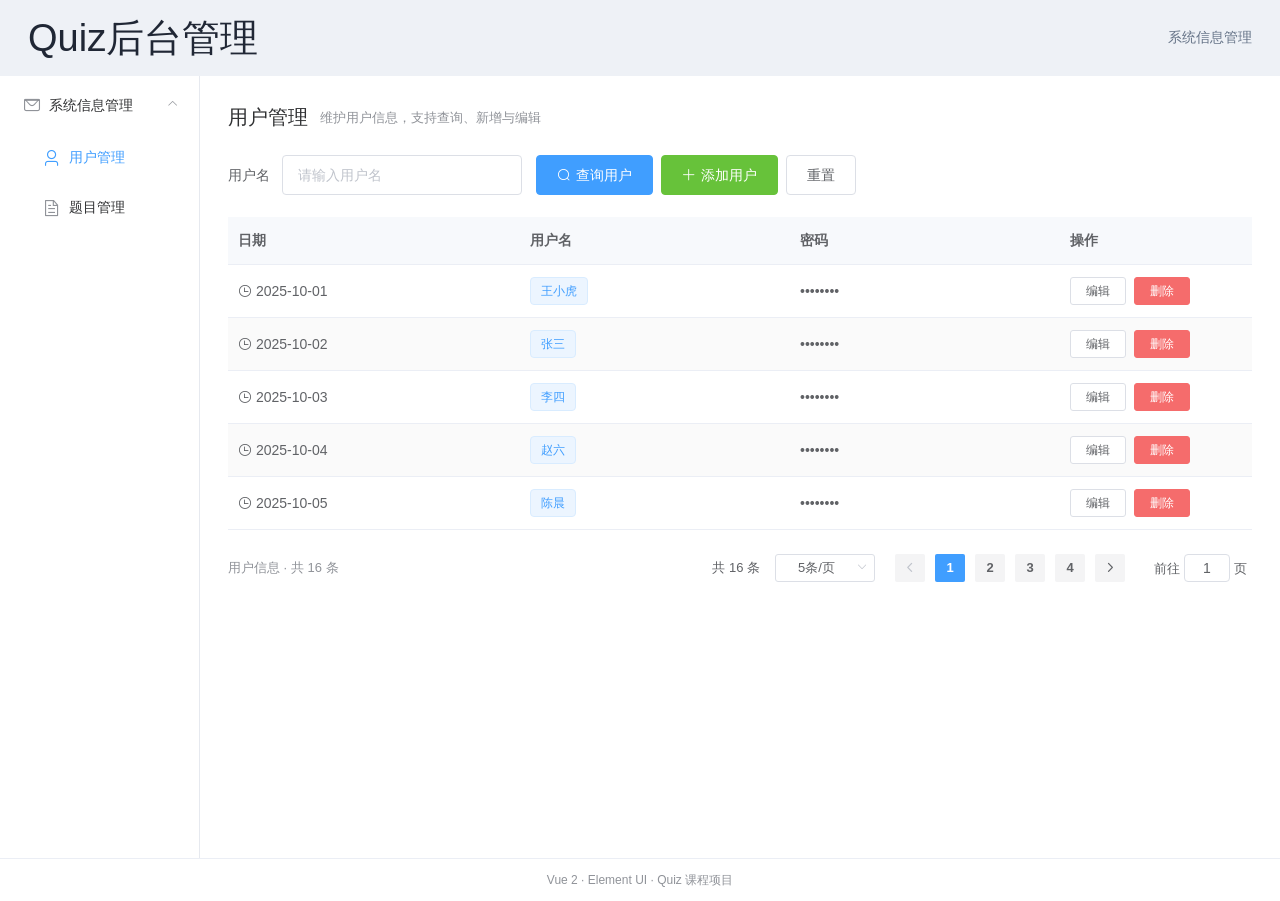
==== commit a93723f1: "Deploy validated password, dialog and direct-route fixes" ====
--- a/index.html
+++ b/index.html
@@ -1 +1,10 @@
-<!doctype html><html lang="zh-CN"><head><meta charset="utf-8"><meta name="viewport" content="width=device-width,initial-scale=1"><meta name="description" content="基于 Vue 2 与 Element UI 的 Quiz 后台管理课程项目"><title>Quiz后台管理</title><script defer="defer" src="js/chunk-vendors.cfb344a6.js"></script><script defer="defer" src="js/app.e6ddc2fd.js"></script><link href="css/chunk-vendors.77489a8d.css" rel="stylesheet"><link href="css/app.d2b51907.css" rel="stylesheet"></head><body><noscript>请开启 JavaScript 后使用 Quiz 后台管理。</noscript><div id="app"></div></body></html>+<!doctype html><html lang="zh-CN"><head><meta charset="utf-8"><meta name="viewport" content="width=device-width,initial-scale=1"><meta name="description" content="基于 Vue 2 与 Element UI 的 Quiz 后台管理课程项目"><title>Quiz后台管理</title><script>// 在加载相对资源之前恢复静态站点根路径，兼容直接打开深层页面。
+(function () {
+  var route = location.pathname.match(/^(.*?)(\/(?:user|question(?:\/add)?))\/?$/);
+  if (route && !location.hash) {
+    var base = document.createElement('base');
+    base.href = route[1] + '/';
+    document.head.appendChild(base);
+    history.replaceState(null, '', route[1] + '/#' + route[2] + location.search);
+  }
+})();</script><script defer="defer" src="js/chunk-vendors.cfb344a6.js"></script><script defer="defer" src="js/app.f184db09.js"></script><link href="css/chunk-vendors.77489a8d.css" rel="stylesheet"><link href="css/app.7998fc9e.css" rel="stylesheet"></head><body><noscript>请开启 JavaScript 后使用 Quiz 后台管理。</noscript><div id="app"></div></body></html>
--- a/css/app.7998fc9e.css
+++ b/css/app.7998fc9e.css
@@ -0,0 +1 @@
+*{box-sizing:border-box}body{margin:0;font-family:Microsoft YaHei,PingFang SC,Arial,sans-serif;color:#303133;background:#fff}.app-shell{min-height:100vh}.app-header{display:flex;align-items:center;justify-content:space-between;background:#eef1f6;font-size:38px;color:#202735;padding:0 28px}.header-note{font-size:14px;color:#657387}.app-aside{border-right:1px solid #e6e9ef}.el-menu{border-right:0}.el-main{min-width:0;padding:28px}.el-footer{color:#909399;font-size:12px;text-align:center;line-height:42px;border-top:1px solid #ebeef5}.page-heading{display:flex;align-items:center;gap:12px;margin-bottom:24px}.page-heading h1{font-size:20px;margin:0;font-weight:500}.page-heading span{color:#909399;font-size:13px}.filter-form{display:flex;flex-wrap:wrap;gap:0 4px}.filter-form .el-input{width:240px}.el-table,.filter-form .el-form-item{margin-bottom:22px}.el-table th.el-table__cell{background:#f7f9fc;color:#606266}.pagination-row{display:flex;justify-content:space-between;align-items:center;gap:14px;flex-wrap:wrap}.record-note{color:#909399;font-size:13px}.el-dialog{max-width:calc(100vw - 32px)}.dialog-form .el-select{width:100%}.option-line{margin-bottom:8px}.options-list{line-height:1.9;margin:0;padding:0;list-style:none}.el-button+.el-button{margin-left:8px}@media(max-width:760px){.app-header{font-size:26px;padding:0 16px}.header-note{display:none}.app-aside{width:156px!important}.el-main{padding:18px 12px}.el-menu-item{padding-left:22px!important}.page-heading{align-items:flex-start;flex-direction:column;gap:6px}.filter-form .el-input{width:180px}.el-pagination{white-space:normal}.el-pagination__jump{margin-left:0}.el-dialog{width:94%!important}.el-dialog__body{padding:20px 14px}}@media(max-width:480px){.app-aside{width:130px!important}.el-submenu__title{padding:0 10px!important;font-size:12px}.el-menu-item{min-width:0!important;font-size:12px}.el-main{padding:18px 10px}.el-pagination__jump,.el-pagination__sizes{display:none}}.question-page .question-search-button{background:#27833f;border-color:#27833f}.question-page .question-search-button:focus,.question-page .question-search-button:hover{background:#349b50;border-color:#349b50}.question-page .question-search-button:active{background:#1c6630;border-color:#1c6630}.question-page .question-add-button{background:#67c23a;border-color:#67c23a}.question-page .question-add-button:focus,.question-page .question-add-button:hover{background:#85ce61;border-color:#85ce61}.question-page .question-add-button:active{background:#55a532;border-color:#55a532}.el-dialog__wrapper{display:flex;align-items:flex-start;justify-content:center;overflow-y:auto;padding:clamp(16px,7vh,64px) 12px}.management-dialog.el-dialog{display:flex;flex-direction:column;max-height:calc(100vh - clamp(32px,14vh,128px));margin:0 auto!important}.management-dialog .el-dialog__header{flex:none;padding:22px 24px 16px;border-bottom:1px solid #ebeef5}.management-dialog .el-dialog__body{flex:1;min-height:0;overflow-y:auto;padding:24px}.management-dialog .el-dialog__footer{flex:none;padding:16px 24px;border-top:1px solid #ebeef5;background:#fff}.management-dialog .el-form-item:last-child{margin-bottom:0}@media(max-height:700px){.el-dialog__wrapper{padding-top:16px}.management-dialog.el-dialog{max-height:calc(100vh - 32px)}}input[type=password]::-ms-clear,input[type=password]::-ms-reveal{display:none}
